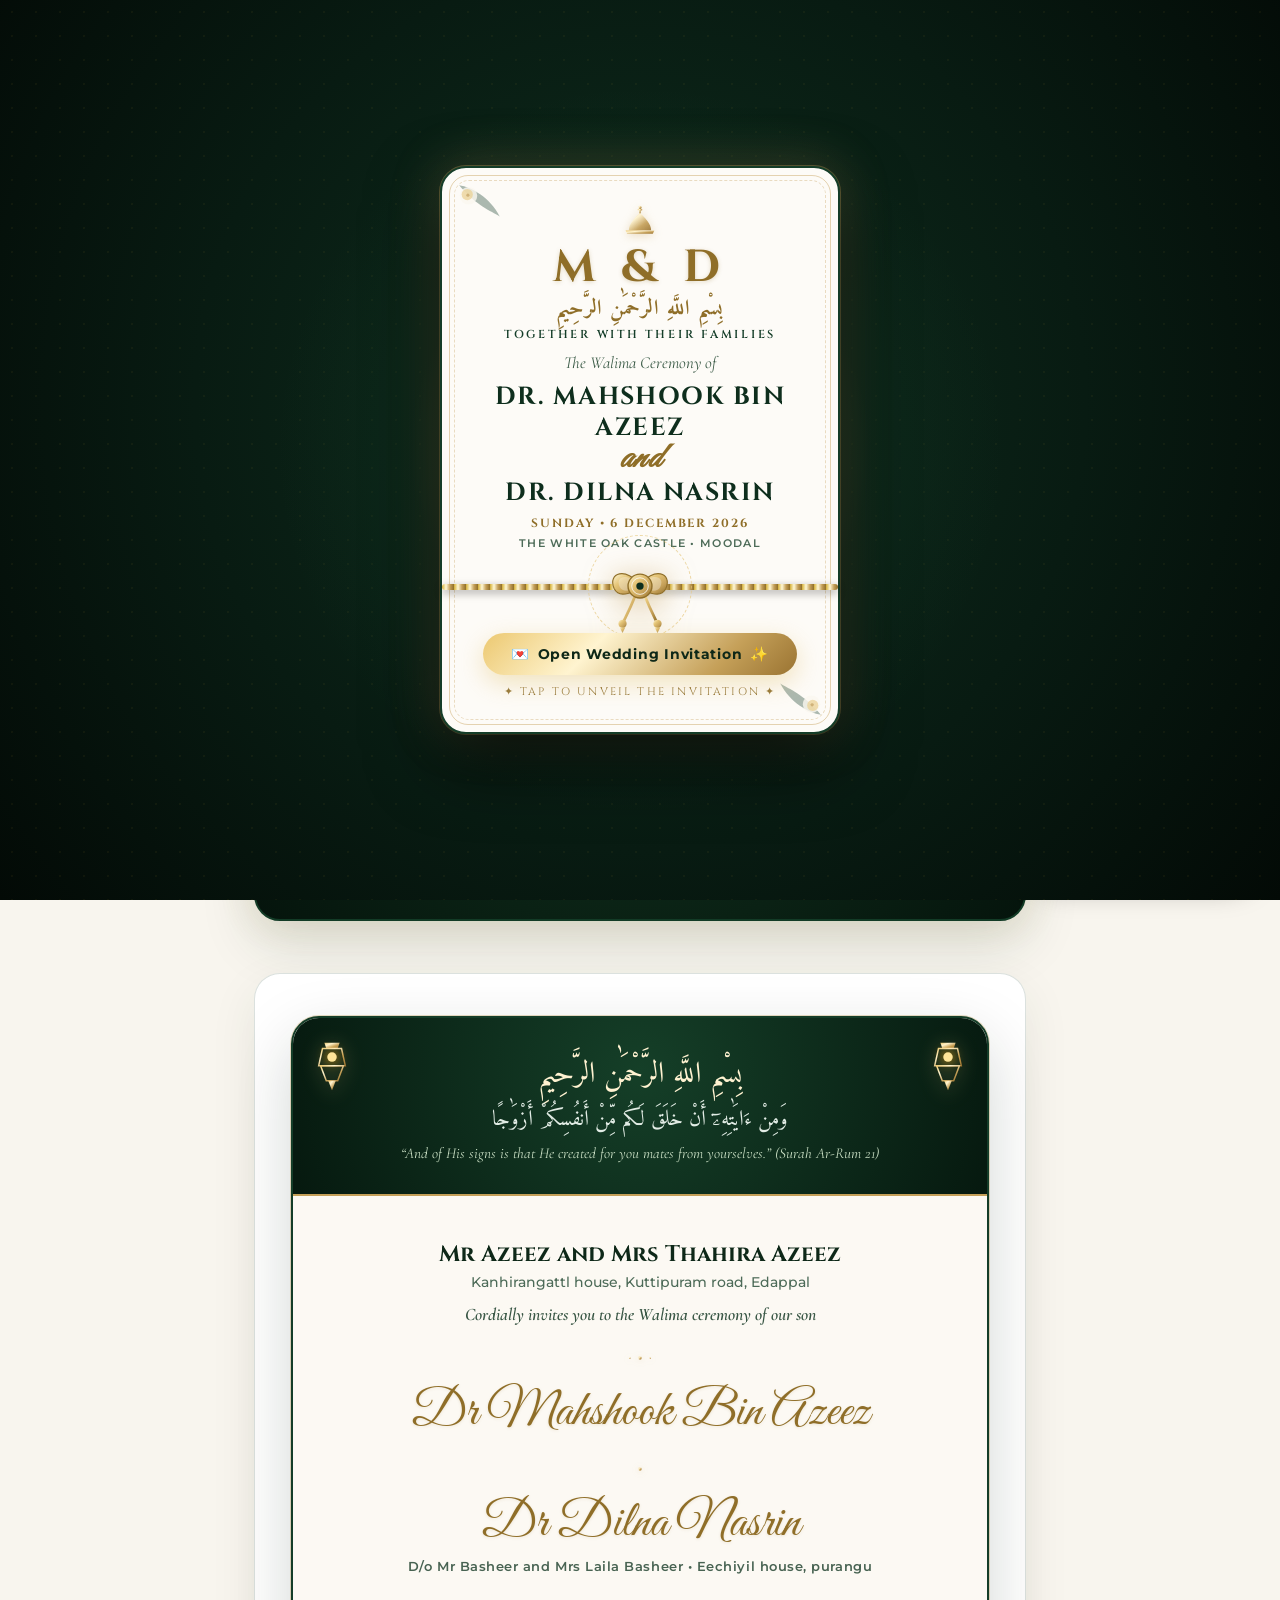
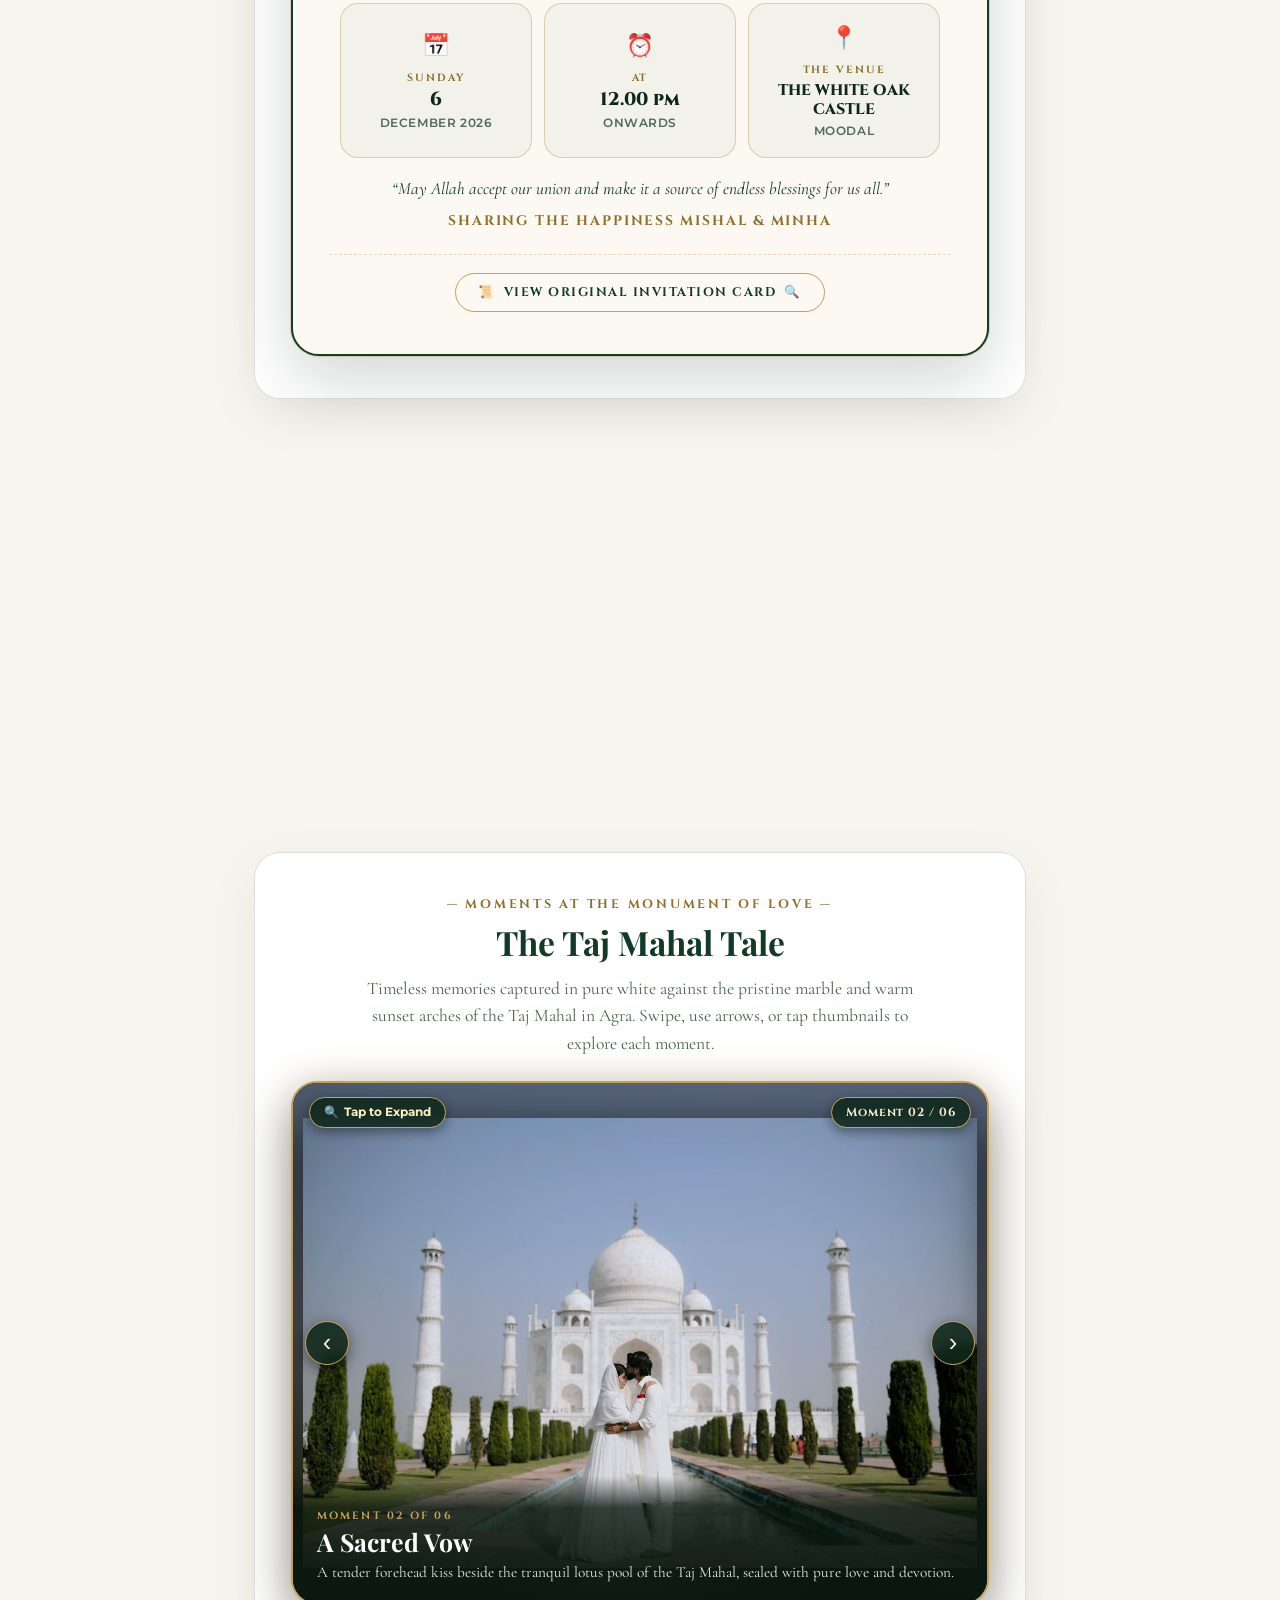
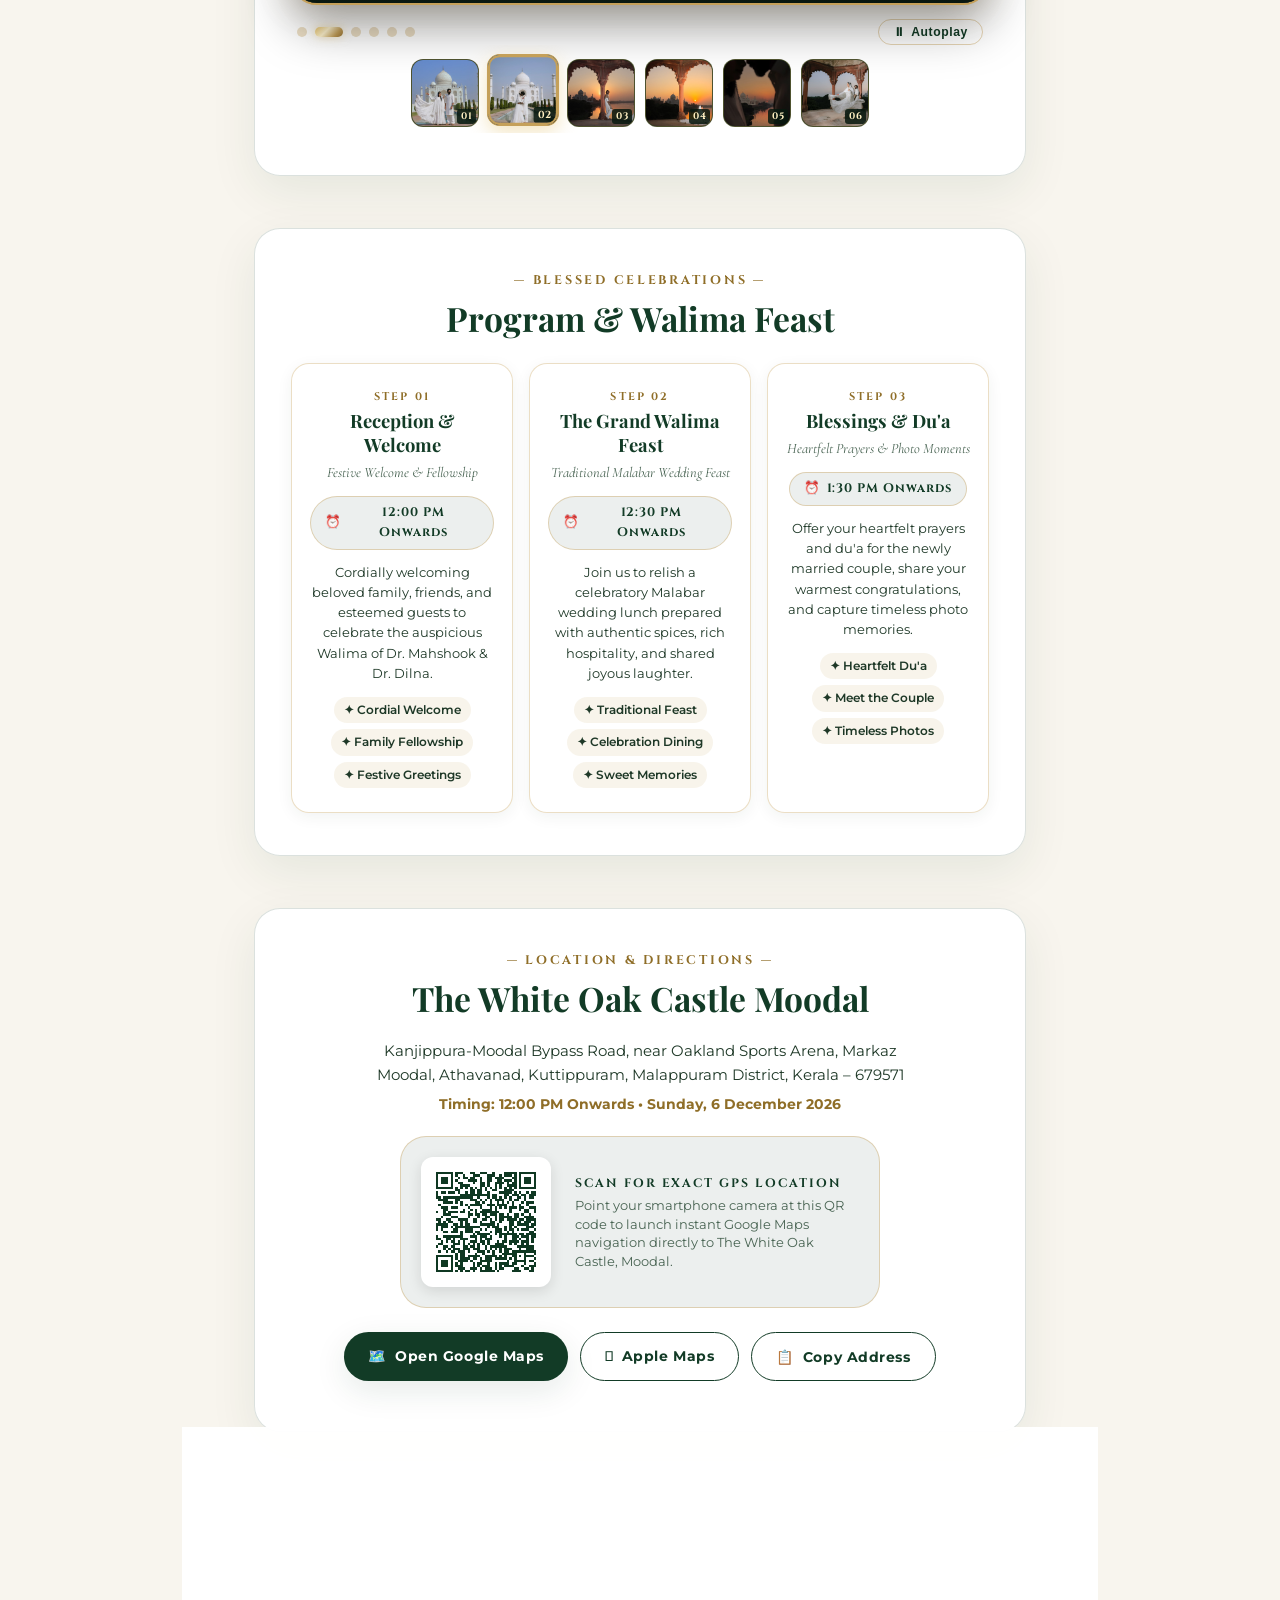
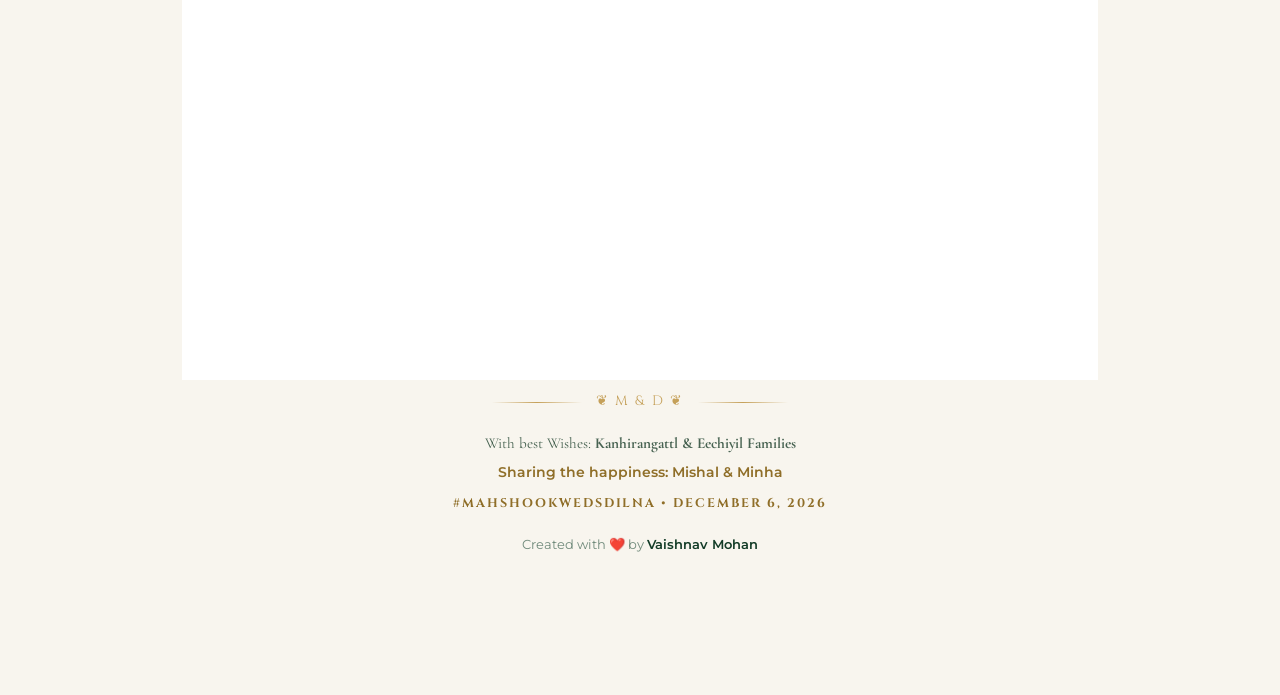
==== index.html @ 38a14735 "feat: Taj Mahal theme invitation for Dr. Mahshook & Dr. Dilna with luxury photo carousel" ====
<!DOCTYPE html>
<html lang="en">
<head>
  <meta charset="UTF-8" />
  <meta name="viewport" content="width=device-width, initial-scale=1.0, maximum-scale=1.0, user-scalable=no" />
  
  <title>Walima Ceremony | Dr. Mahshook Bin Azeez &amp; Dr. Dilna Nasrin</title>
  <meta name="description" content="Mr. Azeez &amp; Mrs. Thahira Azeez cordially invite you to the Walima ceremony of their son Dr. Mahshook Bin Azeez with Dr. Dilna Nasrin on Sunday, 6th December 2026 at The White Oak Castle, Moodal from 12:00 PM onwards." />
  
  <!-- Primary OpenGraph & WhatsApp Meta Tags -->
  <meta property="og:title" content="Walima Ceremony | Dr. Mahshook Bin Azeez &amp; Dr. Dilna Nasrin" />
  <meta property="og:description" content="Sunday, 6 December 2026 • 12:00 PM Onwards • The White Oak Castle, Moodal. ✦ Tap to view digital invitation &amp; Taj Mahal gallery" />
  <meta property="og:url" content="https://mahshookdilna.vercel.app/" />
  <meta property="og:type" content="website" />
  <meta property="og:site_name" content="Dr. Mahshook &amp; Dr. Dilna Walima Ceremony" />
  
  <!-- WhatsApp Mobile Chat Square Thumbnail -->
  <meta property="og:image" content="thumb.jpg" />
  <meta property="og:image:type" content="image/jpeg" />
  <meta property="og:image:width" content="600" />
  <meta property="og:image:height" content="600" />
  <meta property="og:image:alt" content="Walima Ceremony: Dr. Mahshook Bin Azeez &amp; Dr. Dilna Nasrin" />

  <!-- Landscape Card for Desktop / Twitter / Link Previews -->
  <meta property="og:image" content="og-image.jpg" />
  <meta property="og:image:type" content="image/jpeg" />
  <meta property="og:image:width" content="1200" />
  <meta property="og:image:height" content="630" />
  
  <!-- Twitter Card -->
  <meta name="twitter:card" content="summary_large_image" />
  <meta name="twitter:title" content="Walima Ceremony | Dr. Mahshook &amp; Dr. Dilna" />
  <meta name="twitter:description" content="Sunday, 6 December 2026 • The White Oak Castle, Moodal. Tap to unveil the digital invitation." />
  <meta name="twitter:image" content="og-image.jpg" />

  <!-- Theme Color for Mobile Browsers -->
  <meta name="theme-color" content="#F8F5EE" />
  <meta name="apple-mobile-web-app-status-bar-style" content="default" />

  <!-- Google Fonts: Premium Mughal & Royal Typography -->
  <link rel="preconnect" href="https://fonts.googleapis.com" />
  <link rel="preconnect" href="https://fonts.gstatic.com" crossorigin />
  <link rel="stylesheet" href="https://fonts.googleapis.com/css2?family=Alex+Brush&family=Amiri:wght@400;700&family=Cinzel:wght@400;600;700;800;900&family=Cormorant+Garamond:ital,wght@0,300;0,400;0,500;0,600;0,700;1,400;1,500;1,600;1,700&family=Great+Vibes&family=Montserrat:wght@200;300;400;500;600;700&family=Playfair+Display:ital,wght@0,400;0,600;0,700;1,400;1,600;1,700&family=Plus+Jakarta+Sans:wght@300;400;500;600;700&display=swap" />

  <!-- Stylesheets -->
  <link rel="stylesheet" href="css/style.css?v=200.0" />
  <link rel="stylesheet" href="css/envelope.css?v=200.0" />
</head>

<body>

  <!-- Shared SVG Gradients & Motifs -->
  <svg style="position: absolute; width: 0; height: 0; overflow: hidden;" aria-hidden="true">
    <defs>
      <linearGradient id="goldFiligree" x1="0%" y1="0%" x2="100%" y2="100%">
        <stop offset="0%" stop-color="#ECC870" />
        <stop offset="30%" stop-color="#FFF4D0" />
        <stop offset="65%" stop-color="#C5A059" />
        <stop offset="100%" stop-color="#9A7432" />
      </linearGradient>
      <linearGradient id="threadGoldGradient" x1="0%" y1="0%" x2="100%" y2="100%">
        <stop offset="0%" stop-color="#FFF8D6" />
        <stop offset="35%" stop-color="#E5C578" />
        <stop offset="70%" stop-color="#C5A059" />
        <stop offset="100%" stop-color="#8F6E28" />
      </linearGradient>
      <linearGradient id="emeraldGradient" x1="0%" y1="0%" x2="100%" y2="100%">
        <stop offset="0%" stop-color="#19482E" />
        <stop offset="100%" stop-color="#0B2417" />
      </linearGradient>
    </defs>
  </svg>

  <!-- Floating Falling Jasmine & White Petals Canvas -->
  <canvas id="petals-canvas"></canvas>

  <!-- Interactive Magic Touch Sparkle Trail Canvas -->
  <canvas id="sparkle-trail-canvas"></canvas>

  <!-- ===================================================================
       ROYAL MUGHAL FOLIO & TAJ MAHAL UNVEIL OPENING EXPERIENCE
       =================================================================== -->
  <div id="envelope-overlay" role="dialog" aria-label="Dr. Mahshook Bin Azeez and Dr. Dilna Nasrin Wedding Invitation">
    <div class="thread-ambient-glow"></div>

    <!-- Royal Folio Card -->
    <div class="thread-folio-card" title="Tap to Unveil the Royal Invitation">

      <!-- Corner Botanical Accents -->
      <svg class="thread-corner thread-corner-tl" viewBox="0 0 80 80" fill="none" xmlns="http://www.w3.org/2000/svg">
        <path d="M5 5 C25 8, 55 25, 70 55 C55 45, 35 40, 5 5 Z" fill="#1B4332" opacity="0.45" />
        <circle cx="20" cy="22" r="14" fill="#FAF6ED" opacity="0.8" />
        <circle cx="18" cy="20" r="9" fill="#E5C578" opacity="0.7" />
        <circle cx="19" cy="21" r="2.5" fill="#C5A059" />
      </svg>
      <svg class="thread-corner thread-corner-br" viewBox="0 0 80 80" fill="none" xmlns="http://www.w3.org/2000/svg">
        <path d="M5 5 C25 8, 55 25, 70 55 C55 45, 35 40, 5 5 Z" fill="#1B4332" opacity="0.45" />
        <circle cx="20" cy="22" r="14" fill="#FAF6ED" opacity="0.8" />
        <circle cx="18" cy="20" r="9" fill="#E5C578" opacity="0.7" />
        <circle cx="19" cy="21" r="2.5" fill="#C5A059" />
      </svg>

      <!-- Taj Mahal Dome Crest Finial -->
      <div class="folio-dome-crest">
        <svg class="folio-dome-svg" viewBox="0 0 60 45" fill="none" xmlns="http://www.w3.org/2000/svg">
          <path d="M30 4 L30 10 M28 6 L32 6" stroke="url(#goldFiligree)" stroke-width="1.8" stroke-linecap="round" />
          <path d="M30 10 C24 16, 16 23, 16 32 L44 32 C44 23, 36 16, 30 10 Z" fill="url(#goldFiligree)" opacity="0.9" />
          <path d="M12 32 L48 32 L46 36 L14 36 Z" fill="url(#goldFiligree)" />
          <circle cx="30" cy="3" r="2" fill="url(#goldFiligree)" />
        </svg>
      </div>

      <!-- Monogram & Invocation Header -->
      <div class="thread-card-header">
        <div class="thread-monogram-wrap">
          <div class="thread-monogram-text">M &amp; D</div>
        </div>
        <div class="thread-bismillah">بِسْمِ اللَّهِ الرَّحْمَٰنِ الرَّحِيمِ</div>
        <div class="thread-invitation-sub">Together With Their Families</div>
      </div>

      <!-- Couple Names & Date -->
      <div class="thread-couple-wrap">
        <p class="thread-invite-line">The Walima Ceremony of</p>
        <h1 class="thread-couple-names">Dr. Mahshook Bin Azeez <span class="thread-couple-and">and</span> Dr. Dilna Nasrin</h1>
        <div class="thread-date-line">Sunday • 6 December 2026</div>
        <div class="thread-venue-line">The White Oak Castle • Moodal</div>
      </div>

      <!-- Royal Woven Golden Cord & Medallion Seal -->
      <div class="sacred-thread-band">
        <div class="sacred-thread-line"></div>
        
        <!-- Center Medallion Seal -->
        <div class="sacred-knot-wrap" title="Tap to Unveil">
          <div class="sacred-knot-halo"></div>
          <svg class="sacred-knot-svg" viewBox="0 0 100 100" fill="none" xmlns="http://www.w3.org/2000/svg">
            <!-- Left Rosette Petal -->
            <path d="M50 48 C36 28 14 34 22 52 C28 64 46 54 50 50 Z" fill="url(#threadGoldGradient)" stroke="#8F6E28" stroke-width="1.2" />
            <path d="M48 48 C38 34 22 38 28 50 C32 58 45 52 48 48 Z" fill="#FAF7F2" opacity="0.35" />
            
            <!-- Right Rosette Petal -->
            <path d="M50 48 C64 28 86 34 78 52 C72 64 54 54 50 50 Z" fill="url(#threadGoldGradient)" stroke="#8F6E28" stroke-width="1.2" />
            <path d="M52 48 C62 34 78 38 72 50 C68 58 55 52 52 48 Z" fill="#FAF7F2" opacity="0.35" />
            
            <!-- Dangling Silk Tassels -->
            <path d="M48 52 Q 40 72 32 88" stroke="url(#threadGoldGradient)" stroke-width="3" stroke-linecap="round" />
            <circle cx="31" cy="90" r="4.5" fill="url(#threadGoldGradient)" />
            <path d="M28 94 L34 94 L31 100 Z" fill="url(#threadGoldGradient)" />

            <path d="M52 52 Q 60 72 68 88" stroke="url(#threadGoldGradient)" stroke-width="3" stroke-linecap="round" />
            <circle cx="69" cy="90" r="4.5" fill="url(#threadGoldGradient)" />
            <path d="M66 94 L72 94 L69 100 Z" fill="url(#threadGoldGradient)" />

            <!-- Center Royal Medallion -->
            <circle cx="50" cy="49" r="13" fill="url(#threadGoldGradient)" stroke="#8F6E28" stroke-width="1.5" />
            <circle cx="50" cy="49" r="9" fill="none" stroke="#FFFFFF" stroke-width="1" opacity="0.85" />
            <circle cx="50" cy="49" r="4" fill="#0E2E1D" />
          </svg>
        </div>
      </div>

      <!-- Action Button -->
      <div class="thread-action-wrap">
        <button class="thread-untie-btn" type="button" aria-label="Open wedding invitation">
          <span>💌</span>
          <span>Open Wedding Invitation</span>
          <span>✨</span>
        </button>
        <span class="thread-hint-text">✦ Tap to unveil the invitation ✦</span>
      </div>

    </div>
  </div>

  <!-- ===================================================================
       MAIN DIGITAL INVITATION CONTENT
       =================================================================== -->
  <main class="main-wrapper">

    <!-- 1. HERO SPOTLIGHT: COUPLE AT THE TAJ MAHAL -->
    <section class="invitation-card-section hero-spotlight-card reveal-on-scroll is-revealed">
      <div class="hero-image-wrap">
        <div class="hero-arch-crest">✦ The Monument of Eternal Love ✦</div>
        <img src="assets/images/tajmahal/photo1_hero_flowing.jpg" alt="Dr. Mahshook Bin Azeez &amp; Dr. Dilna Nasrin at the Taj Mahal" class="hero-couple-img" />
        <div class="hero-image-overlay"></div>
      </div>

      <div class="hero-content-block">
        <!-- Surah Ar-Rum Quran Verse Banner -->
        <div class="hero-quran-banner">
          <div class="quran-arabic-text">وَمِنْ ءَايَٰتِهِۦٓ أَنْ خَلَقَ لَكُم مِّنْ أَنفُسِكُمْ أَزْوَٰجًا لِّتَسْكُنُوٓا۟ إِلَيْهَا وَجَعَلَ بَيْنَكُم مَّوَدَّةًۭ وَرَحْمَةً</div>
          <p class="quran-english-text">“And of His signs is that He created for you mates from yourselves, that you may find tranquility in them; and He placed between you affection and mercy.”</p>
          <span class="quran-surah-ref">— Surah Ar-Rum 30:21 —</span>
        </div>

        <h1 class="hero-couple-headline">
          Dr. Mahshook <span class="hero-script-and">&amp;</span> Dr. Dilna
        </h1>
        <p class="hero-walima-tagline">Walima Ceremony Celebration • Sunday, 6 December 2026</p>
      </div>
    </section>

    <!-- 2. FORMAL DIGITAL INVITATION LETTER CARD (FAITHFUL RECREATION) -->
    <section class="invitation-card-section reveal-on-scroll">
      <div class="invitation-letter-card">

        <!-- Arched Emerald Header with Hanging Lanterns -->
        <div class="card-arch-header">
          <!-- Left Lantern -->
          <div class="card-lantern card-lantern-left">
            <svg class="card-lantern-svg" viewBox="0 0 40 90" fill="none" xmlns="http://www.w3.org/2000/svg">
              <path d="M20 0 L20 28" stroke="url(#goldFiligree)" stroke-width="1.8" />
              <path d="M12 28 L28 28 L26 34 L14 34 Z" fill="url(#goldFiligree)" />
              <path d="M10 34 L30 34 L34 52 L6 52 Z" fill="none" stroke="url(#goldFiligree)" stroke-width="1.6" />
              <circle cx="20" cy="43" r="5" fill="#FFE599" filter="drop-shadow(0 0 6px #FFAA00)" />
              <path d="M8 52 L32 52 L26 68 L14 68 Z" fill="none" stroke="url(#goldFiligree)" stroke-width="1.6" />
              <path d="M16 68 L24 68 L20 78 Z" fill="url(#goldFiligree)" />
            </svg>
          </div>

          <!-- Right Lantern -->
          <div class="card-lantern card-lantern-right">
            <svg class="card-lantern-svg" viewBox="0 0 40 90" fill="none" xmlns="http://www.w3.org/2000/svg">
              <path d="M20 0 L20 28" stroke="url(#goldFiligree)" stroke-width="1.8" />
              <path d="M12 28 L28 28 L26 34 L14 34 Z" fill="url(#goldFiligree)" />
              <path d="M10 34 L30 34 L34 52 L6 52 Z" fill="none" stroke="url(#goldFiligree)" stroke-width="1.6" />
              <circle cx="20" cy="43" r="5" fill="#FFE599" filter="drop-shadow(0 0 6px #FFAA00)" />
              <path d="M8 52 L32 52 L26 68 L14 68 Z" fill="none" stroke="url(#goldFiligree)" stroke-width="1.6" />
              <path d="M16 68 L24 68 L20 78 Z" fill="url(#goldFiligree)" />
            </svg>
          </div>

          <!-- Bismillah & Quranic Verse -->
          <div class="card-bismillah-top">بِسْمِ اللَّهِ الرَّحْمَٰنِ الرَّحِيمِ</div>
          <div class="card-quran-verse-top">وَمِنْ ءَايَٰتِهِۦٓ أَنْ خَلَقَ لَكُم مِّنْ أَنفُسِكُمْ أَزْوَٰجًا</div>
          <p class="card-verse-translation">“And of His signs is that He created for you mates from yourselves.” (Surah Ar-Rum 21)</p>
        </div>

        <!-- Card Body Inner -->
        <div class="card-body-inner">
          <!-- Inviting Parents -->
          <div class="card-host-invitation">
            <span class="card-host-names">Mr Azeez and Mrs Thahira Azeez</span>
            <span class="card-host-residence">Kanhirangattl house, Kuttipuram road, Edappal</span>
            <p class="card-cordial-lead">Cordially invites you to the Walima ceremony of our son</p>
          </div>

          <div class="card-ornament-sep">
            <svg class="card-ornament-svg" viewBox="0 0 60 20" fill="none" xmlns="http://www.w3.org/2000/svg">
              <circle cx="30" cy="10" r="3" fill="url(#goldFiligree)" />
              <path d="M5 10 L22 10 M38 10 L55 10" stroke="url(#goldFiligree)" stroke-width="1.2" />
              <circle cx="12" cy="10" r="1.5" fill="url(#goldFiligree)" />
              <circle cx="48" cy="10" r="1.5" fill="url(#goldFiligree)" />
            </svg>
          </div>

          <!-- Groom Section -->
          <div class="card-groom-block">
            <h2 class="card-couples-title">Dr Mahshook Bin Azeez</h2>
          </div>

          <div class="card-ornament-sep">
            <svg class="card-ornament-svg" viewBox="0 0 60 20" fill="none" xmlns="http://www.w3.org/2000/svg">
              <circle cx="30" cy="10" r="3" fill="url(#goldFiligree)" />
              <path d="M5 10 L22 10 M38 10 L55 10" stroke="url(#goldFiligree)" stroke-width="1.2" />
            </svg>
          </div>

          <!-- Bride Section -->
          <div class="card-bride-block">
            <h2 class="card-couples-title">Dr Dilna Nasrin</h2>
            <div class="card-couples-subdetail">D/o Mr Basheer and Mrs Laila Basheer • Eechiyil house, purangu</div>
          </div>

          <!-- 3-Column Luxury Badges Grid -->
          <div class="card-tri-badge-grid">
            <!-- Date Badge -->
            <div class="card-badge-col">
              <div class="badge-icon-wrap">📅</div>
              <div class="badge-tag-text">SUNDAY</div>
              <div class="badge-main-text">6</div>
              <div class="badge-sub-text">DECEMBER 2026</div>
            </div>

            <!-- Time Badge -->
            <div class="card-badge-col">
              <div class="badge-icon-wrap">⏰</div>
              <div class="badge-tag-text">AT</div>
              <div class="badge-main-text">12.00 pm</div>
              <div class="badge-sub-text">ONWARDS</div>
            </div>

            <!-- Venue Badge -->
            <div class="card-badge-col">
              <div class="badge-icon-wrap">📍</div>
              <div class="badge-tag-text">THE VENUE</div>
              <div class="badge-main-text" style="font-size: 0.95rem;">THE WHITE OAK CASTLE</div>
              <div class="badge-sub-text">MOODAL</div>
            </div>
          </div>

          <!-- Prayer & Du'a -->
          <p class="card-bottom-blessing">“May Allah accept our union and make it a source of endless blessings for us all.”</p>
          <div class="card-happiness-note">Sharing the happiness Mishal &amp; Minha</div>

          <!-- View Original Physical Invitation Button -->
          <div class="card-view-original-wrap">
            <button id="btn-view-physical-card" class="btn-view-card" type="button">
              <span>📜</span>
              <span>View Original Invitation Card</span>
              <span>🔍</span>
            </button>
          </div>

        </div>

      </div>
    </section>

    <!-- 3. LIVE COUNTDOWN & CALENDAR INTEGRATION -->
    <section class="invitation-card-section reveal-on-scroll">
      <div class="section-subtitle-tag">— Counting Down To The Blessed Occasion —</div>
      <h2 class="section-headline">Sunday, 6 December 2026</h2>

      <div class="countdown-grid">
        <div class="countdown-card">
          <div class="countdown-number" id="cd-days">--</div>
          <div class="countdown-unit">Days</div>
        </div>
        <div class="countdown-card">
          <div class="countdown-number" id="cd-hours">--</div>
          <div class="countdown-unit">Hours</div>
        </div>
        <div class="countdown-card">
          <div class="countdown-number" id="cd-minutes">--</div>
          <div class="countdown-unit">Mins</div>
        </div>
        <div class="countdown-card">
          <div class="countdown-number" id="cd-seconds">--</div>
          <div class="countdown-unit">Secs</div>
        </div>
      </div>

      <div class="calendar-actions">
        <button id="add-google-cal" class="btn-luxury btn-forest" type="button">
          <span>📅</span> Add to Google Calendar
        </button>
        <button id="add-ical" class="btn-luxury btn-outline-forest" type="button">
          <span></span> Apple / Outlook (.ics)
        </button>
      </div>
    </section>

    <!-- 4. "THE TAJ MAHAL TALE" — LUXURY ROYAL CAROUSEL -->
    <section class="invitation-card-section gallery-carousel-section reveal-on-scroll">
      <div class="section-subtitle-tag">— Moments at The Monument of Love —</div>
      <h2 class="section-headline">The Taj Mahal Tale</h2>
      <p class="gallery-intro-text">
        Timeless memories captured in pure white against the pristine marble and warm sunset arches of the Taj Mahal in Agra. Swipe, use arrows, or tap thumbnails to explore each moment.
      </p>

      <!-- Royal Carousel Container -->
      <div class="royal-carousel-wrapper" id="taj-carousel">
        
        <!-- Main Carousel Stage -->
        <div class="carousel-stage-container">
          <!-- Ambient Glow Backdrop -->
          <div class="carousel-ambient-backdrop" id="carousel-ambient-bg" style="background-image: url('assets/images/tajmahal/photo1_hero_flowing.jpg');"></div>

          <!-- Slide Frame (Clickable for Lightbox) -->
          <div class="carousel-slide-viewport" id="carousel-slide-viewport" title="Tap to expand photo">
            
            <!-- Top Badges -->
            <div class="carousel-top-bar">
              <span class="carousel-zoom-hint"><span>🔍</span> Tap to Expand</span>
              <span class="carousel-counter-pill" id="carousel-counter-badge">Moment 01 / 06</span>
            </div>

            <!-- Slides Track -->
            <div class="carousel-track" id="carousel-track">
              <!-- Slide 1 -->
              <div class="carousel-slide active" data-index="0">
                <img src="assets/images/tajmahal/photo1_hero_flowing.jpg" alt="Eternal Symphony - Taj Mahal" class="carousel-slide-img" loading="eager" />
              </div>
              <!-- Slide 2 -->
              <div class="carousel-slide" data-index="1">
                <img src="assets/images/tajmahal/photo2_forehead_kiss.jpg" alt="A Sacred Vow - Forehead Kiss at Taj Mahal" class="carousel-slide-img" loading="lazy" />
              </div>
              <!-- Slide 3 -->
              <div class="carousel-slide" data-index="2">
                <img src="assets/images/tajmahal/photo3_pavilion_sunset.jpg" alt="Sunset Whispers - Mughal Pavilion" class="carousel-slide-img" loading="lazy" />
              </div>
              <!-- Slide 4 -->
              <div class="carousel-slide" data-index="3">
                <img src="assets/images/tajmahal/photo4_bride_serenade.jpg" alt="Golden Hour Serenity - Dr. Dilna" class="carousel-slide-img" loading="lazy" />
              </div>
              <!-- Slide 5 -->
              <div class="carousel-slide" data-index="4">
                <img src="assets/images/tajmahal/photo5_sunset_silhouette.jpg" alt="Twilight Embrace - Silhouette at Taj Mahal" class="carousel-slide-img" loading="lazy" />
              </div>
              <!-- Slide 6 -->
              <div class="carousel-slide" data-index="5">
                <img src="assets/images/tajmahal/photo6_twirl_joy.jpg" alt="A Whirl of Joy - Marble Pavilion" class="carousel-slide-img" loading="lazy" />
              </div>
            </div>

            <!-- Bottom Story Card Overlay -->
            <div class="carousel-story-card" id="carousel-story-card">
              <div class="story-tag" id="carousel-slide-tag">MOMENT 01 OF 06</div>
              <h3 class="story-title" id="carousel-slide-title">Eternal Symphony</h3>
              <p class="story-caption" id="carousel-slide-caption">Dr. Mahshook &amp; Dr. Dilna standing in grace before the majestic Taj Mahal as Dilna's white dress flows like a dream in the Agra breeze.</p>
            </div>

          </div>

          <!-- Navigation Arrow Buttons -->
          <button class="carousel-nav-btn carousel-nav-prev" id="carousel-btn-prev" type="button" aria-label="Previous Photo">
            <span>‹</span>
          </button>
          <button class="carousel-nav-btn carousel-nav-next" id="carousel-btn-next" type="button" aria-label="Next Photo">
            <span>›</span>
          </button>
        </div>

        <!-- Carousel Pagination Dots & Autoplay Button -->
        <div class="carousel-controls-bar">
          <div class="carousel-dots-list" id="carousel-dots">
            <button class="carousel-dot active" data-index="0" aria-label="Slide 1"></button>
            <button class="carousel-dot" data-index="1" aria-label="Slide 2"></button>
            <button class="carousel-dot" data-index="2" aria-label="Slide 3"></button>
            <button class="carousel-dot" data-index="3" aria-label="Slide 4"></button>
            <button class="carousel-dot" data-index="4" aria-label="Slide 5"></button>
            <button class="carousel-dot" data-index="5" aria-label="Slide 6"></button>
          </div>
          <button class="carousel-autoplay-btn" id="carousel-autoplay-toggle" type="button" aria-label="Toggle Auto Play" title="Auto Play Slideshow">
            <span id="autoplay-icon">⏸</span>
            <span id="autoplay-text">Autoplay</span>
          </button>
        </div>

        <!-- Filmstrip / Thumbnail Preview Row -->
        <div class="carousel-thumbnail-strip" id="carousel-thumb-strip">
          <button class="thumb-strip-item active" data-index="0" type="button" title="Eternal Symphony">
            <img src="assets/images/tajmahal/photo1_hero_flowing.jpg" alt="Eternal Symphony" />
            <span class="thumb-num">01</span>
          </button>
          <button class="thumb-strip-item" data-index="1" type="button" title="A Sacred Vow">
            <img src="assets/images/tajmahal/photo2_forehead_kiss.jpg" alt="A Sacred Vow" />
            <span class="thumb-num">02</span>
          </button>
          <button class="thumb-strip-item" data-index="2" type="button" title="Sunset Whispers">
            <img src="assets/images/tajmahal/photo3_pavilion_sunset.jpg" alt="Sunset Whispers" />
            <span class="thumb-num">03</span>
          </button>
          <button class="thumb-strip-item" data-index="3" type="button" title="Golden Hour Serenity">
            <img src="assets/images/tajmahal/photo4_bride_serenade.jpg" alt="Golden Hour Serenity" />
            <span class="thumb-num">04</span>
          </button>
          <button class="thumb-strip-item" data-index="4" type="button" title="Twilight Embrace">
            <img src="assets/images/tajmahal/photo5_sunset_silhouette.jpg" alt="Twilight Embrace" />
            <span class="thumb-num">05</span>
          </button>
          <button class="thumb-strip-item" data-index="5" type="button" title="A Whirl of Joy">
            <img src="assets/images/tajmahal/photo6_twirl_joy.jpg" alt="A Whirl of Joy" />
            <span class="thumb-num">06</span>
          </button>
        </div>

      </div>
    </section>

    <!-- 5. WALIMA CEREMONY TIMELINE & PROGRAM -->
    <section class="invitation-card-section reveal-on-scroll">
      <div class="section-subtitle-tag">— Blessed Celebrations —</div>
      <h2 class="section-headline">Program &amp; Walima Feast</h2>

      <div class="ceremony-timeline">
        <!-- Event 1 -->
        <div class="ceremony-event-card">
          <div class="ceremony-card-top">
            <span class="ceremony-step-num">Step 01</span>
            <h3 class="ceremony-main-title">Reception &amp; Welcome</h3>
            <p class="ceremony-subtitle">Festive Welcome &amp; Fellowship</p>
            <div class="ceremony-time-pill">
              <span>⏰</span> 12:00 PM Onwards
            </div>
            <p class="ceremony-desc-text">
              Cordially welcoming beloved family, friends, and esteemed guests to celebrate the auspicious Walima of Dr. Mahshook &amp; Dr. Dilna.
            </p>
            <div class="ceremony-rituals-list">
              <span class="ritual-pill">✦ Cordial Welcome</span>
              <span class="ritual-pill">✦ Family Fellowship</span>
              <span class="ritual-pill">✦ Festive Greetings</span>
            </div>
          </div>
        </div>

        <!-- Event 2 -->
        <div class="ceremony-event-card">
          <div class="ceremony-card-top">
            <span class="ceremony-step-num">Step 02</span>
            <h3 class="ceremony-main-title">The Grand Walima Feast</h3>
            <p class="ceremony-subtitle">Traditional Malabar Wedding Feast</p>
            <div class="ceremony-time-pill">
              <span>⏰</span> 12:30 PM Onwards
            </div>
            <p class="ceremony-desc-text">
              Join us to relish a celebratory Malabar wedding lunch prepared with authentic spices, rich hospitality, and shared joyous laughter.
            </p>
            <div class="ceremony-rituals-list">
              <span class="ritual-pill">✦ Traditional Feast</span>
              <span class="ritual-pill">✦ Celebration Dining</span>
              <span class="ritual-pill">✦ Sweet Memories</span>
            </div>
          </div>
        </div>

        <!-- Event 3 -->
        <div class="ceremony-event-card">
          <div class="ceremony-card-top">
            <span class="ceremony-step-num">Step 03</span>
            <h3 class="ceremony-main-title">Blessings &amp; Du'a</h3>
            <p class="ceremony-subtitle">Heartfelt Prayers &amp; Photo Moments</p>
            <div class="ceremony-time-pill">
              <span>⏰</span> 1:30 PM Onwards
            </div>
            <p class="ceremony-desc-text">
              Offer your heartfelt prayers and du'a for the newly married couple, share your warmest congratulations, and capture timeless photo memories.
            </p>
            <div class="ceremony-rituals-list">
              <span class="ritual-pill">✦ Heartfelt Du'a</span>
              <span class="ritual-pill">✦ Meet the Couple</span>
              <span class="ritual-pill">✦ Timeless Photos</span>
            </div>
          </div>
        </div>
      </div>
    </section>

    <!-- 6. VENUE & 1-TOUCH GPS NAVIGATION (WITH QR CODE) -->
    <section class="invitation-card-section reveal-on-scroll">
      <div class="section-subtitle-tag">— Location &amp; Directions —</div>
      <h2 class="section-headline">The White Oak Castle Moodal</h2>

      <div class="venue-card-inner">
        <p class="venue-address">
          Kanjippura-Moodal Bypass Road, near Oakland Sports Arena, Markaz Moodal, Athavanad, Kuttippuram, Malappuram District, Kerala – 679571<br />
          <span style="font-size: 0.88rem; color: var(--gold-dark); font-weight: 700; display: inline-block; margin-top: 6px;">Timing: 12:00 PM Onwards • Sunday, 6 December 2026</span>
        </p>

        <!-- QR Code & Scanner Box -->
        <div class="venue-qr-section-wrap">
          <div class="venue-qr-box">
            <img src="assets/images/qr_white_oak_castle.svg" alt="Scan QR Code for The White Oak Castle Moodal" class="venue-qr-img" />
          </div>
          <div class="venue-qr-text-block">
            <div class="venue-qr-label">SCAN FOR EXACT GPS LOCATION</div>
            <p class="venue-qr-subtext">
              Point your smartphone camera at this QR code to launch instant Google Maps navigation directly to The White Oak Castle, Moodal.
            </p>
          </div>
        </div>

        <div class="venue-action-buttons">
          <a href="https://www.google.com/maps/search/?api=1&query=White+Oak+Castle+Convention+Centre+Moodal+Kerala" target="_blank" rel="noopener" class="btn-luxury btn-forest">
            <span>🗺️</span> Open Google Maps
          </a>
          <a href="https://maps.apple.com/?q=White+Oak+Castle+Convention+Centre+Moodal+Kerala" target="_blank" rel="noopener" class="btn-luxury btn-outline-forest">
            <span></span> Apple Maps
          </a>
          <button id="btn-copy-address" class="btn-luxury btn-outline-forest" type="button">
            <span>📋</span> Copy Address
          </button>
        </div>
      </div>
    </section>

    <!-- 7. WARM WISHES & BLESSINGS CONTACT -->
    <section class="invitation-card-section reveal-on-scroll">
      <div class="section-subtitle-tag">— Warm Wishes &amp; Du'a —</div>
      <h2 class="section-headline">Send Your Blessings</h2>
      <p style="font-size: 0.9rem; color: var(--text-muted); max-width: 500px; margin: 0 auto 16px;">
        Send your sincere prayers, heartfelt du'a, and congratulations directly via WhatsApp to the families!
      </p>

      <div class="blessings-actions-grid">
        <!-- Groom Family -->
        <div class="blessing-contact-card">
          <h3 class="blessing-person-name">Groom's Family</h3>
          <p class="blessing-person-role">Mr. Azeez &amp; Mrs. Thahira Azeez<br /><span style="font-size: 0.8rem; opacity: 0.85;">Kanhirangattl House, Edappal</span></p>
          <a href="https://api.whatsapp.com/send?text=Heartiest%20congratulations%20and%20warm%20prayers%20and%20blessings%20for%20Dr.%20Mahshook%20and%20Dr.%20Dilna%27s%20Walima%20ceremony!" target="_blank" rel="noopener" class="blessing-action-btn">
            <span>💬</span> Send WhatsApp Du'a
          </a>
        </div>

        <!-- Bride Family -->
        <div class="blessing-contact-card">
          <h3 class="blessing-person-name">Bride's Family</h3>
          <p class="blessing-person-role">Mr. Basheer &amp; Mrs. Laila Basheer<br /><span style="font-size: 0.8rem; opacity: 0.85;">Eechiyil House, Purangu</span></p>
          <a href="https://api.whatsapp.com/send?text=Heartiest%20congratulations%20and%20warm%20prayers%20and%20blessings%20for%20Dr.%20Mahshook%20and%20Dr.%20Dilna%27s%20Walima%20ceremony!" target="_blank" rel="noopener" class="blessing-action-btn">
            <span>💬</span> Send WhatsApp Du'a
          </a>
        </div>
      </div>
    </section>

    <!-- 8. FOOTER -->
    <footer class="invitation-footer reveal-on-scroll">
      <div class="gold-divider">
        <span class="gold-divider-icon">❦ M &amp; D ❦</span>
      </div>
      <p class="footer-compliments">
        With best Wishes:
        <strong>Kanhirangattl &amp; Eechiyil Families</strong>
      </p>
      <p style="font-size: 0.88rem; color: var(--gold-dark); font-weight: 600; margin-top: 4px;">Sharing the happiness: Mishal &amp; Minha</p>
      <div class="footer-hashtag" style="margin-top: 10px;">#MahshookWedsDilna • December 6, 2026</div>

      <!-- Developer Signature -->
      <div class="footer-signature">
        <span>Created with ❤️ by </span>
        <a href="https://vaishnavmohan.tech" target="_blank" rel="noopener noreferrer">
          Vaishnav Mohan
        </a>
      </div>
    </footer>

  </main>

  <!-- ===================================================================
       FLOATING ACTION CONTROLS BAR
       =================================================================== -->
  <div class="floating-controls-bar" role="toolbar" aria-label="Quick Controls">
    <!-- Music Toggle with Animated Equalizer Bars -->
    <button id="music-toggle-btn" class="floating-btn music-toggle-btn" aria-label="Play / Pause Music" title="Play Music">
      <div class="music-equalizer">
        <span class="eq-bar"></span>
        <span class="eq-bar"></span>
        <span class="eq-bar"></span>
        <span class="eq-bar"></span>
      </div>
    </button>

    <!-- Falling Petals Toggle (🌸) -->
    <button id="petals-toggle-btn" class="floating-btn" aria-label="Toggle Falling Petals" title="Toggle Falling Petals">
      🌸
    </button>

    <!-- Theme Switcher (☀️ / 🌙) -->
    <button id="theme-toggle-btn" class="floating-btn" aria-label="Toggle Royal Theme" title="Toggle Theme">
      <span id="theme-toggle-icon">🌙</span>
    </button>

    <!-- Share on WhatsApp -->
    <button id="share-whatsapp-btn" class="floating-btn" aria-label="Share on WhatsApp" title="Share Invitation">
      <svg viewBox="0 0 24 24">
        <path d="M12.031 6.172c-3.181 0-5.767 2.586-5.768 5.766-.001 1.298.38 2.27 1.019 3.287l-.582 2.128 2.182-.573c.978.58 1.911.928 3.145.929 3.178 0 5.767-2.587 5.768-5.766.001-3.187-2.575-5.77-5.764-5.771zm3.392 8.244c-.144.405-.837.774-1.17.824-.299.045-.677.063-1.092-.069-.252-.08-.575-.187-.988-.365-1.739-.751-2.874-2.502-2.961-2.617-.087-.116-.708-.94-.708-1.793s.448-1.273.607-1.446c.159-.173.346-.217.462-.217l.332.007c.106.005.249-.04.39.298.144.347.491 1.2.534 1.287.043.087.072.188.014.303-.058.116-.087.188-.173.289l-.26.302c-.087.087-.179.182-.077.357.101.174.45 1.002 1.488 1.621.365.217.671.306.908.38.238.075.454.065.626.04.19-.028.604-.247.69-.485.086-.239.086-.444.06-.487-.026-.044-.1-.07-.213-.127z"/>
      </svg>
    </button>

    <!-- Scroll to Top -->
    <button id="scroll-top-btn" class="floating-btn" aria-label="Scroll to Top" title="Top">
      ↑
    </button>
  </div>

  <!-- Toast Notice Container -->
  <div class="toast-notice" role="alert"></div>

  <!-- ===================================================================
       LIGHTBOX MODAL FOR GALLERY PHOTOS
       =================================================================== -->
  <div id="gallery-lightbox-modal" class="lightbox-modal" role="dialog" aria-modal="true" aria-label="Gallery Lightbox">
    <div class="lightbox-backdrop"></div>
    <div class="lightbox-content-wrap">
      <button id="lightbox-close-btn" class="modal-close-btn" type="button" aria-label="Close Lightbox">✕</button>
      <button id="lightbox-prev-btn" class="lightbox-nav-btn lightbox-prev-btn" type="button" aria-label="Previous Photo">‹</button>
      <button id="lightbox-next-btn" class="lightbox-nav-btn lightbox-next-btn" type="button" aria-label="Next Photo">›</button>
      
      <div class="lightbox-img-frame">
        <img id="lightbox-img" src="" alt="Taj Mahal Photo" class="lightbox-img" />
      </div>

      <div class="lightbox-info-bar">
        <h4 id="lightbox-title" class="lightbox-info-title"></h4>
        <p id="lightbox-caption" class="lightbox-info-caption"></p>
        <div id="lightbox-counter" class="lightbox-counter-badge"></div>
      </div>
    </div>
  </div>

  <!-- ===================================================================
       PHYSICAL INVITATION CARD MODAL
       =================================================================== -->
  <div id="physical-card-modal" class="card-modal" role="dialog" aria-modal="true" aria-label="Physical Invitation Card">
    <div class="card-modal-backdrop"></div>
    <div class="card-modal-content-wrap">
      <button id="card-modal-close-btn" class="modal-close-btn" type="button" aria-label="Close Card View">✕</button>
      <img src="assets/images/tajmahal/invitation_card.jpg" alt="Original Physical Invitation Card" class="card-modal-img" />
    </div>
  </div>

  <!-- JavaScript Modules with Cache-Busting -->
  <script src="js/config.js?v=200.0"></script>
  <script src="js/audio.js?v=200.0"></script>
  <script src="js/petals.js?v=200.0"></script>
  <script src="js/sparkles.js?v=200.0"></script>
  <script src="js/countdown.js?v=200.0"></script>
  <script src="js/envelope.js?v=200.0"></script>
  <script src="js/main.js?v=200.0"></script>

</body>
</html>
---- css/style.css ----
/* ===================================================================
   TAJ MAHAL THEME WEDDING INVITATION - ROYAL MUGHAL LUXURY
   Dr. Mahshook Bin Azeez & Dr. Dilna Nasrin — Sunday, 6 December 2026
   The White Oak Castle, Moodal
   =================================================================== */

@import url('https://fonts.googleapis.com/css2?family=Alex+Brush&family=Amiri:wght@400;700&family=Cinzel:wght@400;600;700;800;900&family=Cormorant+Garamond:ital,wght@0,300;0,400;0,500;0,600;0,700;1,400;1,500;1,600;1,700&family=Great+Vibes&family=Montserrat:wght@200;300;400;500;600;700&family=Playfair+Display:ital,wght@0,400;0,600;0,700;1,400;1,600;1,700&family=Plus+Jakarta+Sans:wght@300;400;500;600;700&display=swap');

/* 1. Base Royal Marble Day Light Theme */
:root {
  --bg-primary: #F8F5EE;
  --bg-secondary: #EFE8DC;
  --bg-card: rgba(255, 255, 255, 0.96);
  --bg-card-glass: rgba(255, 255, 255, 0.90);
  --bg-card-elevated: #FFFFFF;

  /* Typography Colors */
  --text-main: #11281B;
  --text-body: #1E3827;
  --text-muted: #486352;
  --text-light: #708A7B;
  --text-cream: #0B1E13;

  /* Signature Royal Mughal Emerald */
  --forest-primary: #123B26;
  --forest-dark: #0A2417;
  --forest-light: #20593B;
  --forest-soft: rgba(18, 59, 38, 0.08);
  --forest-border: #1C4D32;

  /* Imperial Mughal Gold */
  --gold-primary: #C5A059;
  --gold-light: #F7EECD;
  --gold-dark: #8F6E28;
  --gold-gradient: linear-gradient(135deg, #ECC870 0%, #FFF4D0 40%, #C5A059 75%, #9A7432 100%);
  --gold-foil: linear-gradient(135deg, #ECC870 0%, #FFFBE6 30%, #D4AF37 60%, #9F7824 100%);
  --forest-text-gradient: linear-gradient(135deg, #123B26 0%, #20593B 50%, #0A2417 100%);

  --shadow-sm: 0 4px 16px rgba(18, 59, 38, 0.06);
  --shadow-md: 0 10px 32px rgba(18, 59, 38, 0.10);
  --shadow-lg: 0 22px 55px rgba(18, 59, 38, 0.14);
  --shadow-gold: 0 8px 30px rgba(197, 160, 89, 0.28);
  --shadow-card: 0 16px 48px rgba(18, 59, 38, 0.08), inset 0 1px 0 rgba(255, 255, 255, 0.95);
  --border-card: 1px solid rgba(18, 59, 38, 0.15);
  --border-subtle: 1px solid rgba(18, 59, 38, 0.10);

  --font-script: 'Great Vibes', 'Alex Brush', cursive;
  --font-serif-luxury: 'Playfair Display', Georgia, serif;
  --font-serif-classic: 'Cormorant Garamond', Garamond, Georgia, serif;
  --font-royal: 'Cinzel', 'Times New Roman', serif;
  --font-arabic: 'Amiri', serif;
  --font-sans: 'Montserrat', 'Plus Jakarta Sans', -apple-system, BlinkMacSystemFont, sans-serif;

  --radius-sm: 12px;
  --radius-md: 18px;
  --radius-lg: 26px;
  --radius-xl: 34px;
  --radius-full: 9999px;

  --transition-smooth: all 0.4s cubic-bezier(0.16, 1, 0.3, 1);
  --transition-bounce: all 0.5s cubic-bezier(0.34, 1.56, 0.64, 1);
}

/* 2. Velvet Midnight Emerald & Mughal Gold Dark Theme */
html[data-theme="dark"],
body[data-theme="dark"] {
  --bg-primary: #06150D;
  --bg-secondary: #0D2418;
  --bg-card: rgba(14, 36, 25, 0.96);
  --bg-card-glass: rgba(18, 45, 31, 0.88);
  --bg-card-elevated: #163B28;

  --text-main: #FAF6ED;
  --text-body: #ECE4D5;
  --text-muted: #B4CDC0;
  --text-light: #83A392;
  --text-cream: #FFFBF2;

  --forest-primary: #E5C578;
  --forest-dark: #FFF1C5;
  --forest-light: #F7E4B2;
  --forest-soft: rgba(229, 197, 120, 0.14);
  --forest-border: #4D8B68;

  --gold-primary: #E5C578;
  --gold-light: #FFF0C2;
  --gold-dark: #C49E4A;
  --gold-gradient: linear-gradient(135deg, #ECC870 0%, #FFF4D0 40%, #C5A059 75%, #9A7432 100%);
  --gold-foil: linear-gradient(135deg, #FFF0C2 0%, #E5C578 50%, #D4AF37 100%);
  --forest-text-gradient: linear-gradient(135deg, #FFF0C2 0%, #E5C578 50%, #FFF0C2 100%);

  --shadow-sm: 0 4px 16px rgba(0, 0, 0, 0.5);
  --shadow-md: 0 10px 32px rgba(0, 0, 0, 0.65);
  --shadow-lg: 0 20px 60px rgba(0, 0, 0, 0.85);
  --shadow-gold: 0 8px 32px rgba(229, 197, 120, 0.28);
  --shadow-card: 0 16px 48px rgba(0, 0, 0, 0.8), inset 0 1px 0 rgba(229, 197, 120, 0.2);
  --border-card: 1px solid rgba(229, 197, 120, 0.26);
  --border-subtle: 1px solid rgba(229, 197, 120, 0.15);
}

/* Base Styles & Resets */
*, *::before, *::after {
  box-sizing: border-box;
  margin: 0;
  padding: 0;
}

html {
  font-size: 16px;
  scroll-behavior: smooth;
  -webkit-text-size-adjust: 100%;
}

body {
  background-color: var(--bg-primary);
  color: var(--text-body);
  font-family: var(--font-sans);
  line-height: 1.6;
  overflow-x: hidden;
  position: relative;
  transition: background-color 0.4s ease, color 0.4s ease;
  min-height: 100vh;
}

/* Background Subtle Jali Lattice Pattern */
body::before {
  content: '';
  position: fixed;
  inset: 0;
  background-image: radial-gradient(rgba(197, 160, 89, 0.07) 1.5px, transparent 1.5px);
  background-size: 26px 26px;
  pointer-events: none;
  z-index: 0;
}

/* Canvas Layers */
#petals-canvas, #sparkle-trail-canvas {
  position: fixed;
  top: 0;
  left: 0;
  width: 100%;
  height: 100%;
  pointer-events: none;
  z-index: 998;
}

/* ─────────────────────────────────────────────────────────────
   MAIN CONTAINER & WRAPPERS
   ───────────────────────────────────────────────────────────── */
.main-wrapper {
  position: relative;
  z-index: 1;
  max-width: 820px;
  margin: 0 auto;
  padding: clamp(24px, 5vw, 48px) clamp(16px, 4vw, 24px) 120px;
  display: flex;
  flex-direction: column;
  gap: clamp(32px, 6vh, 52px);
}

/* Section Cards */
.invitation-card-section {
  position: relative;
  background: var(--bg-card);
  backdrop-filter: blur(12px);
  -webkit-backdrop-filter: blur(12px);
  border-radius: var(--radius-lg);
  border: var(--border-card);
  box-shadow: var(--shadow-card);
  padding: clamp(28px, 5vw, 42px) clamp(20px, 4vw, 36px);
  text-align: center;
  transition: var(--transition-smooth);
}

/* Section Subtitle Tag & Headlines */
.section-subtitle-tag {
  font-family: var(--font-royal);
  font-size: clamp(0.7rem, 2.2vw, 0.78rem);
  font-weight: 700;
  letter-spacing: 0.22em;
  text-transform: uppercase;
  color: var(--gold-dark);
  margin-bottom: 6px;
}

html[data-theme="dark"] .section-subtitle-tag {
  color: var(--gold-primary);
}

.section-headline {
  font-family: var(--font-serif-luxury);
  font-size: clamp(1.45rem, 4.2vw, 2.1rem);
  font-weight: 700;
  color: var(--forest-primary);
  margin-bottom: 12px;
  line-height: 1.25;
}

html[data-theme="dark"] .section-headline {
  color: var(--text-main);
}

/* Gold Divider */
.gold-divider {
  display: flex;
  align-items: center;
  justify-content: center;
  gap: 14px;
  margin: 18px 0;
}

.gold-divider::before, .gold-divider::after {
  content: '';
  flex: 1;
  max-width: 90px;
  height: 1px;
  background: linear-gradient(90deg, transparent, var(--gold-primary), transparent);
}

.gold-divider-icon {
  font-family: var(--font-royal);
  color: var(--gold-primary);
  font-size: 0.85rem;
  letter-spacing: 0.15em;
}

/* ─────────────────────────────────────────────────────────────
   HERO SPOTLIGHT SECTION (MUGHAL ARCH & TAJ MAHAL COUPLE)
   ───────────────────────────────────────────────────────────── */
.hero-spotlight-card {
  padding: 0;
  overflow: hidden;
  border-radius: var(--radius-lg);
  border: 2px solid var(--forest-primary);
  box-shadow: var(--shadow-lg), 0 0 40px rgba(197, 160, 89, 0.22);
  background: #0E2818;
}

.hero-image-wrap {
  position: relative;
  width: 100%;
  aspect-ratio: 16 / 10;
  max-height: 520px;
  overflow: hidden;
  background: #0B1C12;
}

.hero-couple-img {
  width: 100%;
  height: 100%;
  object-fit: cover;
  object-position: center 38%;
  display: block;
  transition: transform 1.2s cubic-bezier(0.16, 1, 0.3, 1);
}

.hero-spotlight-card:hover .hero-couple-img {
  transform: scale(1.03);
}

/* Hero Vignette Overlay */
.hero-image-overlay {
  position: absolute;
  inset: 0;
  background: linear-gradient(180deg, rgba(8, 24, 15, 0.15) 0%, rgba(8, 24, 15, 0.3) 50%, rgba(8, 24, 15, 0.95) 100%);
  pointer-events: none;
}

/* Mughal Arch Framing at Top */
.hero-arch-crest {
  position: absolute;
  top: 14px;
  left: 50%;
  transform: translateX(-50%);
  background: rgba(8, 24, 15, 0.82);
  backdrop-filter: blur(8px);
  border: 1px solid var(--gold-primary);
  border-radius: var(--radius-full);
  padding: 6px 20px;
  color: var(--gold-light);
  font-family: var(--font-royal);
  font-size: 0.72rem;
  letter-spacing: 0.18em;
  text-transform: uppercase;
  z-index: 2;
  box-shadow: 0 4px 16px rgba(0, 0, 0, 0.4);
}

/* Hero Content Block */
.hero-content-block {
  padding: clamp(22px, 4vw, 34px) clamp(18px, 4vw, 30px);
  background: radial-gradient(circle at 50% 20%, #153B25 0%, #0A2114 65%, #05140C 100%);
  color: #FAF6ED;
  position: relative;
  text-align: center;
}

/* Surah Ar-Rum Quran Verse Banner */
.hero-quran-banner {
  background: rgba(229, 197, 120, 0.08);
  border: 1px solid rgba(229, 197, 120, 0.3);
  border-radius: var(--radius-md);
  padding: 16px 20px;
  margin: 0 auto 18px;
  max-width: 650px;
}

.quran-arabic-text {
  font-family: var(--font-arabic);
  font-size: clamp(1.2rem, 3.8vw, 1.55rem);
  color: #FFF0C2;
  line-height: 1.8;
  margin-bottom: 6px;
  direction: rtl;
}

.quran-english-text {
  font-family: var(--font-serif-classic);
  font-style: italic;
  font-size: clamp(0.92rem, 2.6vw, 1.05rem);
  color: #E2ECE5;
  line-height: 1.5;
  margin-bottom: 4px;
}

.quran-surah-ref {
  font-family: var(--font-royal);
  font-size: 0.72rem;
  letter-spacing: 0.14em;
  color: var(--gold-primary);
  text-transform: uppercase;
}

/* Couple Titles in Hero */
.hero-couple-headline {
  font-family: var(--font-royal);
  font-size: clamp(1.6rem, 5vw, 2.4rem);
  font-weight: 700;
  letter-spacing: 0.06em;
  color: #FFFFFF;
  margin: 8px 0;
  line-height: 1.25;
}

.hero-script-and {
  font-family: var(--font-script);
  font-size: clamp(2rem, 5.5vw, 2.7rem);
  color: var(--gold-primary);
  display: inline-block;
  margin: 0 8px;
  vertical-align: middle;
}

.hero-walima-tagline {
  font-family: var(--font-serif-classic);
  font-size: clamp(1rem, 3vw, 1.25rem);
  font-style: italic;
  color: #C8DEC3;
  margin-top: 4px;
}

/* ─────────────────────────────────────────────────────────────
   FORMAL DIGITAL INVITATION LETTER CARD (EXACT REPLICA DESIGN)
   Emerald Arched Top, Dual Lanterns & Cream Parchment Body
   ───────────────────────────────────────────────────────────── */
.invitation-letter-card {
  position: relative;
  background: #FCF9F3;
  border-radius: 28px;
  border: 2.5px solid #143D28;
  box-shadow: 
    0 24px 65px rgba(10, 36, 23, 0.18),
    0 0 0 1px rgba(197, 160, 89, 0.35);
  overflow: hidden;
  text-align: center;
}

html[data-theme="dark"] .invitation-letter-card {
  background: #0E2418;
  border-color: var(--gold-primary);
}

/* Arched Emerald Header Banner with Lanterns */
.card-arch-header {
  position: relative;
  background: radial-gradient(circle at 50% 30%, #153F28 0%, #0C2819 60%, #06190F 100%);
  padding: 38px 24px 28px;
  color: #FAF6ED;
  overflow: hidden;
  border-bottom: 2px solid var(--gold-primary);
}

/* Hanging Lanterns Left & Right */
.card-lantern {
  position: absolute;
  top: -4px;
  width: 38px;
  height: 90px;
  z-index: 3;
  animation: lanternSway 4.5s infinite ease-in-out alternate;
  transform-origin: top center;
  pointer-events: none;
}

.card-lantern-left {
  left: 20px;
  animation-delay: 0s;
}

.card-lantern-right {
  right: 20px;
  animation-delay: -2.2s;
}

@keyframes lanternSway {
  0% { transform: rotate(-3deg); }
  100% { transform: rotate(3deg); }
}

.card-lantern-svg {
  width: 100%;
  height: 100%;
  filter: drop-shadow(0 4px 10px rgba(229, 197, 120, 0.4));
}

/* Bismillah & Top Verses */
.card-bismillah-top {
  font-family: var(--font-arabic);
  font-size: clamp(1.4rem, 4.4vw, 1.85rem);
  color: #FFF2D1;
  margin-bottom: 8px;
  line-height: 1.3;
}

.card-quran-verse-top {
  font-family: var(--font-arabic);
  font-size: clamp(1.1rem, 3.6vw, 1.35rem);
  color: #E2ECE5;
  margin-bottom: 4px;
  direction: rtl;
}

.card-verse-translation {
  font-family: var(--font-serif-classic);
  font-size: clamp(0.85rem, 2.5vw, 0.95rem);
  font-style: italic;
  color: #C8DEC3;
}

/* Card Body (Cream / Ivory Parchment) */
.card-body-inner {
  padding: clamp(28px, 5vw, 42px) clamp(20px, 4vw, 36px);
  position: relative;
}

.card-host-invitation {
  font-family: var(--font-serif-classic);
  font-size: clamp(1.05rem, 3vw, 1.25rem);
  color: #123B26;
  font-weight: 600;
  line-height: 1.45;
  margin-bottom: 18px;
}

html[data-theme="dark"] .card-host-invitation {
  color: #FAF6ED;
}

.card-host-names {
  font-family: var(--font-royal);
  font-size: clamp(1.15rem, 3.4vw, 1.4rem);
  font-weight: 700;
  color: #0E2818;
  display: block;
  margin-bottom: 2px;
}

html[data-theme="dark"] .card-host-names {
  color: var(--gold-light);
}

.card-host-residence {
  font-family: var(--font-sans);
  font-size: clamp(0.78rem, 2.4vw, 0.88rem);
  color: #4D6B58;
  font-weight: 500;
  display: block;
}

html[data-theme="dark"] .card-host-residence {
  color: #A3C5B2;
}

.card-cordial-lead {
  font-family: var(--font-serif-classic);
  font-size: clamp(0.95rem, 2.8vw, 1.1rem);
  font-style: italic;
  color: #385644;
  margin-top: 10px;
}

html[data-theme="dark"] .card-cordial-lead {
  color: #C5DEC3;
}

/* Couple Names & Family Details */
.card-groom-block, .card-bride-block {
  margin: 14px 0;
}

.card-couples-title {
  font-family: var(--font-script);
  font-size: clamp(2.3rem, 7vw, 3.2rem);
  color: #8F6E28;
  font-weight: 400;
  line-height: 1.15;
  margin: 0;
  text-shadow: 0 1px 3px rgba(143, 110, 40, 0.15);
}

html[data-theme="dark"] .card-couples-title {
  color: #E5C578;
}

.card-couples-subdetail {
  font-family: var(--font-sans);
  font-size: clamp(0.76rem, 2.3vw, 0.84rem);
  color: #486352;
  font-weight: 600;
  letter-spacing: 0.04em;
  margin-top: 2px;
}

html[data-theme="dark"] .card-couples-subdetail {
  color: #A3C5B2;
}

.card-ornament-sep {
  display: flex;
  align-items: center;
  justify-content: center;
  margin: 12px 0;
}

.card-ornament-svg {
  width: 34px;
  height: 24px;
  filter: drop-shadow(0 1px 3px rgba(197, 160, 89, 0.3));
}

/* 3-Column Luxury Badges Grid (Date, Time, Venue) */
.card-tri-badge-grid {
  display: grid;
  grid-template-columns: repeat(3, 1fr);
  gap: 12px;
  margin: 26px auto 18px;
  max-width: 600px;
}

@media (max-width: 580px) {
  .card-tri-badge-grid {
    grid-template-columns: 1fr;
    gap: 10px;
  }
}

.card-badge-col {
  background: rgba(18, 59, 38, 0.04);
  border: 1px solid rgba(197, 160, 89, 0.45);
  border-radius: var(--radius-md);
  padding: 16px 12px;
  display: flex;
  flex-direction: column;
  align-items: center;
  justify-content: center;
  transition: var(--transition-smooth);
}

html[data-theme="dark"] .card-badge-col {
  background: rgba(229, 197, 120, 0.06);
  border-color: rgba(229, 197, 120, 0.35);
}

.badge-icon-wrap {
  font-size: 1.4rem;
  margin-bottom: 6px;
  color: var(--gold-dark);
}

html[data-theme="dark"] .badge-icon-wrap {
  color: var(--gold-primary);
}

.badge-tag-text {
  font-family: var(--font-royal);
  font-size: 0.65rem;
  letter-spacing: 0.18em;
  text-transform: uppercase;
  color: var(--gold-dark);
  font-weight: 700;
  margin-bottom: 2px;
}

html[data-theme="dark"] .badge-tag-text {
  color: var(--gold-primary);
}

.badge-main-text {
  font-family: var(--font-royal);
  font-size: clamp(0.95rem, 2.8vw, 1.15rem);
  font-weight: 800;
  color: #0E2818;
  line-height: 1.25;
}

html[data-theme="dark"] .badge-main-text {
  color: #FAF6ED;
}

.badge-sub-text {
  font-family: var(--font-sans);
  font-size: 0.74rem;
  font-weight: 600;
  color: #4D6B58;
  letter-spacing: 0.05em;
  text-transform: uppercase;
  margin-top: 3px;
}

html[data-theme="dark"] .badge-sub-text {
  color: #A3C5B2;
}

/* Card Bottom Blessing & Happiness */
.card-bottom-blessing {
  font-family: var(--font-serif-classic);
  font-size: clamp(0.95rem, 2.7vw, 1.08rem);
  font-style: italic;
  color: #123B26;
  margin-top: 18px;
  line-height: 1.5;
}

html[data-theme="dark"] .card-bottom-blessing {
  color: #E2ECE5;
}

.card-happiness-note {
  font-family: var(--font-royal);
  font-size: clamp(0.78rem, 2.4vw, 0.86rem);
  font-weight: 700;
  letter-spacing: 0.14em;
  color: #8F6E28;
  text-transform: uppercase;
  margin-top: 8px;
}

html[data-theme="dark"] .card-happiness-note {
  color: #E5C578;
}

/* View Physical Card Action */
.card-view-original-wrap {
  margin-top: 22px;
  padding-top: 18px;
  border-top: 1px dashed rgba(197, 160, 89, 0.4);
}

.btn-view-card {
  display: inline-flex;
  align-items: center;
  gap: 8px;
  background: transparent;
  color: var(--forest-primary);
  border: 1.5px solid var(--gold-primary);
  padding: 10px 22px;
  border-radius: var(--radius-full);
  font-family: var(--font-royal);
  font-size: 0.78rem;
  font-weight: 700;
  letter-spacing: 0.12em;
  text-transform: uppercase;
  cursor: pointer;
  transition: var(--transition-smooth);
}

html[data-theme="dark"] .btn-view-card {
  color: var(--gold-light);
}

.btn-view-card:hover {
  background: var(--gold-gradient);
  color: #0E2818;
  border-color: transparent;
  box-shadow: 0 4px 16px rgba(197, 160, 89, 0.4);
  transform: translateY(-2px);
}

/* ─────────────────────────────────────────────────────────────
   COUNTDOWN TIMER & CALENDAR INTEGRATION
   ───────────────────────────────────────────────────────────── */
.countdown-grid {
  display: grid;
  grid-template-columns: repeat(4, 1fr);
  gap: clamp(8px, 2vw, 16px);
  margin: 24px auto;
  max-width: 520px;
}

.countdown-card {
  background: var(--forest-soft);
  border: 1px solid rgba(197, 160, 89, 0.35);
  border-radius: var(--radius-md);
  padding: clamp(14px, 3vw, 20px) 8px;
  text-align: center;
  box-shadow: var(--shadow-sm);
}

.countdown-number {
  font-family: var(--font-royal);
  font-size: clamp(1.8rem, 5vw, 2.4rem);
  font-weight: 800;
  color: var(--forest-primary);
  line-height: 1;
  margin-bottom: 4px;
}

html[data-theme="dark"] .countdown-number {
  color: var(--gold-primary);
}

.countdown-unit {
  font-family: var(--font-royal);
  font-size: clamp(0.65rem, 2vw, 0.75rem);
  font-weight: 600;
  letter-spacing: 0.18em;
  text-transform: uppercase;
  color: var(--text-muted);
}

.calendar-actions {
  display: flex;
  flex-wrap: wrap;
  gap: 12px;
  justify-content: center;
  margin-top: 18px;
}

/* Luxury Buttons */
.btn-luxury {
  display: inline-flex;
  align-items: center;
  justify-content: center;
  gap: 8px;
  padding: 12px 24px;
  border-radius: var(--radius-full);
  font-family: var(--font-sans);
  font-size: 0.88rem;
  font-weight: 700;
  letter-spacing: 0.04em;
  text-decoration: none;
  cursor: pointer;
  transition: var(--transition-smooth);
  border: none;
}

.btn-forest {
  background: var(--forest-primary);
  color: #FFFFFF;
  box-shadow: var(--shadow-md);
}

html[data-theme="dark"] .btn-forest {
  background: var(--gold-gradient);
  color: #0E2818;
}

.btn-forest:hover {
  transform: translateY(-2px);
  box-shadow: var(--shadow-lg);
  filter: brightness(1.1);
}

.btn-outline-forest {
  background: transparent;
  color: var(--forest-primary);
  border: 1.5px solid var(--forest-primary);
}

html[data-theme="dark"] .btn-outline-forest {
  color: var(--gold-primary);
  border-color: var(--gold-primary);
}

.btn-outline-forest:hover {
  background: var(--forest-soft);
  transform: translateY(-2px);
}

/* ─────────────────────────────────────────────────────────────
   "THE TAJ MAHAL TALE" — LUXURY ROYAL CAROUSEL
   ───────────────────────────────────────────────────────────── */
.gallery-intro-text {
  font-family: var(--font-serif-classic);
  font-size: clamp(0.96rem, 2.7vw, 1.1rem);
  color: var(--text-muted);
  max-width: 580px;
  margin: 0 auto 24px;
  line-height: 1.55;
}

.royal-carousel-wrapper {
  position: relative;
  max-width: 720px;
  margin: 0 auto;
}

/* Main Carousel Stage */
.carousel-stage-container {
  position: relative;
  border-radius: var(--radius-lg);
  overflow: hidden;
  box-shadow: 0 20px 50px rgba(0, 0, 0, 0.4), 0 0 35px rgba(197, 160, 89, 0.25);
  border: 2px solid var(--gold-primary);
  background: #081C12;
}

/* Ambient Glow Backdrop */
.carousel-ambient-backdrop {
  position: absolute;
  inset: -20px;
  background-size: cover;
  background-position: center;
  filter: blur(28px) brightness(0.65);
  transform: scale(1.15);
  transition: background-image 0.6s ease;
  pointer-events: none;
  z-index: 1;
}

/* Slide Viewport Frame (Clickable for Lightbox) */
.carousel-slide-viewport {
  position: relative;
  z-index: 2;
  width: 100%;
  height: clamp(380px, 60vh, 520px);
  overflow: hidden;
  cursor: pointer;
  display: flex;
  flex-direction: column;
  justify-content: space-between;
}

/* Top Bar: Zoom Hint & Counter */
.carousel-top-bar {
  position: absolute;
  top: 14px;
  left: 16px;
  right: 16px;
  display: flex;
  justify-content: space-between;
  align-items: center;
  z-index: 10;
  pointer-events: none;
}

.carousel-zoom-hint {
  background: rgba(14, 38, 25, 0.85);
  backdrop-filter: blur(8px);
  -webkit-backdrop-filter: blur(8px);
  border: 1px solid var(--gold-primary);
  color: #FFF0C2;
  font-size: 0.74rem;
  font-weight: 700;
  padding: 5px 14px;
  border-radius: var(--radius-full);
  box-shadow: 0 4px 12px rgba(0, 0, 0, 0.4);
  display: inline-flex;
  align-items: center;
  gap: 5px;
}

.carousel-counter-pill {
  background: rgba(14, 38, 25, 0.85);
  backdrop-filter: blur(8px);
  -webkit-backdrop-filter: blur(8px);
  border: 1px solid var(--gold-primary);
  color: var(--gold-light);
  font-family: var(--font-royal);
  font-size: 0.74rem;
  font-weight: 700;
  letter-spacing: 0.08em;
  padding: 5px 14px;
  border-radius: var(--radius-full);
  box-shadow: 0 4px 12px rgba(0, 0, 0, 0.4);
}

/* Slides Track */
.carousel-track {
  display: flex;
  width: 100%;
  height: 100%;
  transition: transform 0.55s cubic-bezier(0.16, 1, 0.3, 1);
}

.carousel-slide {
  flex: 0 0 100%;
  width: 100%;
  height: 100%;
  display: flex;
  align-items: center;
  justify-content: center;
  position: relative;
  user-select: none;
  -webkit-user-select: none;
  padding: 10px;
  box-sizing: border-box;
}

.carousel-slide-img {
  max-width: 100%;
  max-height: 100%;
  width: 100%;
  height: 100%;
  object-fit: contain;
  display: block;
  filter: drop-shadow(0 8px 24px rgba(0, 0, 0, 0.65));
  transition: transform 0.6s cubic-bezier(0.16, 1, 0.3, 1);
}

.carousel-slide-viewport:hover .carousel-slide-img {
  transform: scale(1.02);
}

/* Bottom Story Card Overlay */
.carousel-story-card {
  position: absolute;
  bottom: 0;
  left: 0;
  right: 0;
  background: linear-gradient(180deg, transparent 0%, rgba(6, 21, 13, 0.78) 25%, rgba(6, 21, 13, 0.96) 100%);
  padding: clamp(24px, 4vw, 32px) clamp(18px, 4vw, 24px) clamp(16px, 3vw, 20px);
  color: #FFFFFF;
  text-align: left;
  z-index: 10;
  pointer-events: none;
}

.story-tag {
  font-family: var(--font-royal);
  font-size: 0.66rem;
  letter-spacing: 0.2em;
  text-transform: uppercase;
  color: var(--gold-primary);
  font-weight: 700;
  margin-bottom: 2px;
}

.story-title {
  font-family: var(--font-serif-luxury);
  font-size: clamp(1.2rem, 3.6vw, 1.55rem);
  font-weight: 700;
  color: #FFFFFF;
  line-height: 1.2;
  margin-bottom: 4px;
}

.story-caption {
  font-family: var(--font-serif-classic);
  font-size: clamp(0.86rem, 2.5vw, 0.96rem);
  color: #E2ECE5;
  line-height: 1.45;
}

/* Navigation Arrow Buttons */
.carousel-nav-btn {
  position: absolute;
  top: 50%;
  transform: translateY(-50%);
  width: 44px;
  height: 44px;
  border-radius: 50%;
  background: rgba(14, 38, 25, 0.88);
  backdrop-filter: blur(8px);
  -webkit-backdrop-filter: blur(8px);
  border: 1.5px solid var(--gold-primary);
  color: var(--gold-light);
  font-size: 1.6rem;
  display: flex;
  align-items: center;
  justify-content: center;
  cursor: pointer;
  z-index: 20;
  transition: var(--transition-smooth);
  box-shadow: 0 4px 16px rgba(0, 0, 0, 0.5);
}

.carousel-nav-prev { left: 12px; }
.carousel-nav-next { right: 12px; }

.carousel-nav-btn:hover {
  background: var(--gold-gradient);
  color: #0E2818;
  transform: translateY(-50%) scale(1.12);
  box-shadow: 0 6px 22px rgba(229, 197, 120, 0.5);
}

/* Pagination Dots & Autoplay Bar */
.carousel-controls-bar {
  display: flex;
  justify-content: space-between;
  align-items: center;
  margin-top: 14px;
  padding: 0 6px;
}

.carousel-dots-list {
  display: flex;
  gap: 8px;
  align-items: center;
}

.carousel-dot {
  width: 10px;
  height: 10px;
  border-radius: 5px;
  background: rgba(197, 160, 89, 0.35);
  border: none;
  cursor: pointer;
  padding: 0;
  transition: all 0.35s cubic-bezier(0.16, 1, 0.3, 1);
}

.carousel-dot.active {
  width: 28px;
  background: var(--gold-gradient);
  box-shadow: 0 0 10px rgba(229, 197, 120, 0.5);
}

.carousel-autoplay-btn {
  display: inline-flex;
  align-items: center;
  gap: 6px;
  background: transparent;
  border: 1px solid rgba(197, 160, 89, 0.45);
  color: var(--forest-primary);
  padding: 5px 14px;
  border-radius: var(--radius-full);
  font-size: 0.76rem;
  font-weight: 600;
  letter-spacing: 0.05em;
  cursor: pointer;
  transition: var(--transition-smooth);
}

html[data-theme="dark"] .carousel-autoplay-btn {
  color: var(--gold-light);
  border-color: rgba(229, 197, 120, 0.4);
}

.carousel-autoplay-btn:hover {
  background: var(--forest-soft);
  border-color: var(--gold-primary);
}

/* Filmstrip / Thumbnail Selector Row */
.carousel-thumbnail-strip {
  display: flex;
  gap: 10px;
  overflow-x: auto;
  padding: 14px 2px 6px;
  scrollbar-width: none;
  -webkit-overflow-scrolling: touch;
  justify-content: center;
}

.carousel-thumbnail-strip::-webkit-scrollbar {
  display: none;
}

@media (max-width: 600px) {
  .carousel-thumbnail-strip {
    justify-content: flex-start;
  }
}

.thumb-strip-item {
  position: relative;
  flex: 0 0 68px;
  height: 68px;
  border-radius: var(--radius-sm);
  overflow: hidden;
  border: 1.5px solid rgba(197, 160, 89, 0.35);
  background: #0E2818;
  cursor: pointer;
  padding: 0;
  transition: var(--transition-smooth);
}

.thumb-strip-item img {
  width: 100%;
  height: 100%;
  object-fit: cover;
  display: block;
  transition: transform 0.4s ease;
}

.thumb-strip-item:hover img {
  transform: scale(1.08);
}

.thumb-strip-item.active {
  border-color: var(--gold-primary);
  transform: translateY(-3px) scale(1.06);
  box-shadow: 0 6px 18px rgba(229, 197, 120, 0.45);
}

.thumb-strip-item.active::after {
  content: '';
  position: absolute;
  inset: 0;
  border: 2px solid var(--gold-primary);
  border-radius: calc(var(--radius-sm) - 1.5px);
  pointer-events: none;
}

.thumb-num {
  position: absolute;
  bottom: 2px;
  right: 2px;
  background: rgba(8, 24, 15, 0.85);
  color: #FFF0C2;
  font-size: 0.6rem;
  font-weight: 700;
  padding: 1px 4px;
  border-radius: 3px;
  font-family: var(--font-royal);
  letter-spacing: 0.05em;
}

/* ─────────────────────────────────────────────────────────────
   WALIMA CEREMONY TIMELINE & PROGRAM
   ───────────────────────────────────────────────────────────── */
.ceremony-timeline {
  display: grid;
  grid-template-columns: repeat(3, 1fr);
  gap: 16px;
  margin-top: 24px;
}

@media (max-width: 720px) {
  .ceremony-timeline {
    grid-template-columns: 1fr;
    gap: 16px;
  }
}

.ceremony-event-card {
  background: var(--bg-card);
  border: 1.5px solid rgba(197, 160, 89, 0.35);
  border-radius: var(--radius-md);
  padding: 24px 18px;
  display: flex;
  flex-direction: column;
  justify-content: space-between;
  box-shadow: var(--shadow-sm);
  transition: var(--transition-smooth);
}

.ceremony-event-card:hover {
  transform: translateY(-4px);
  box-shadow: var(--shadow-md);
  border-color: var(--gold-primary);
}

.ceremony-step-num {
  font-family: var(--font-royal);
  font-size: 0.68rem;
  letter-spacing: 0.2em;
  text-transform: uppercase;
  color: var(--gold-dark);
  font-weight: 700;
  margin-bottom: 4px;
  display: block;
}

html[data-theme="dark"] .ceremony-step-num {
  color: var(--gold-primary);
}

.ceremony-main-title {
  font-family: var(--font-serif-luxury);
  font-size: 1.15rem;
  font-weight: 700;
  color: var(--forest-primary);
  margin-bottom: 4px;
  line-height: 1.3;
}

html[data-theme="dark"] .ceremony-main-title {
  color: var(--text-main);
}

.ceremony-subtitle {
  font-family: var(--font-serif-classic);
  font-style: italic;
  font-size: 0.9rem;
  color: var(--text-muted);
  margin-bottom: 12px;
}

.ceremony-time-pill {
  display: inline-flex;
  align-items: center;
  gap: 6px;
  background: var(--forest-soft);
  border: 1px solid rgba(197, 160, 89, 0.4);
  padding: 6px 14px;
  border-radius: var(--radius-full);
  font-family: var(--font-royal);
  font-size: 0.78rem;
  font-weight: 700;
  letter-spacing: 0.08em;
  color: var(--forest-primary);
  margin-bottom: 12px;
}

html[data-theme="dark"] .ceremony-time-pill {
  color: var(--gold-primary);
}

.ceremony-desc-text {
  font-size: 0.84rem;
  color: var(--text-body);
  line-height: 1.5;
  margin-bottom: 14px;
}

.ceremony-rituals-list {
  display: flex;
  flex-wrap: wrap;
  gap: 6px;
  justify-content: center;
}

.ritual-pill {
  font-size: 0.72rem;
  font-weight: 600;
  background: rgba(197, 160, 89, 0.12);
  color: var(--text-body);
  padding: 4px 10px;
  border-radius: var(--radius-full);
}

/* ─────────────────────────────────────────────────────────────
   VENUE & GPS NAVIGATION SECTION
   ───────────────────────────────────────────────────────────── */
.venue-card-inner {
  padding: 8px 0;
}

.venue-address {
  font-family: var(--font-sans);
  font-size: 0.94rem;
  color: var(--text-body);
  max-width: 540px;
  margin: 0 auto 20px;
  line-height: 1.6;
}

.venue-qr-section-wrap {
  display: flex;
  align-items: center;
  justify-content: center;
  gap: 24px;
  background: var(--forest-soft);
  border: 1.5px solid rgba(197, 160, 89, 0.4);
  border-radius: var(--radius-lg);
  padding: 20px;
  max-width: 480px;
  margin: 0 auto 24px;
  text-align: left;
}

@media (max-width: 500px) {
  .venue-qr-section-wrap {
    flex-direction: column;
    text-align: center;
    gap: 14px;
  }
}

.venue-qr-box {
  background: #FFFFFF;
  padding: 10px;
  border-radius: var(--radius-sm);
  box-shadow: 0 4px 14px rgba(0, 0, 0, 0.12);
  display: flex;
  align-items: center;
  justify-content: center;
  flex-shrink: 0;
}

.venue-qr-img {
  width: 110px;
  height: 110px;
  display: block;
}

.venue-qr-label {
  font-family: var(--font-royal);
  font-size: 0.76rem;
  font-weight: 700;
  letter-spacing: 0.16em;
  color: var(--forest-primary);
  margin-bottom: 4px;
}

html[data-theme="dark"] .venue-qr-label {
  color: var(--gold-primary);
}

.venue-qr-subtext {
  font-size: 0.8rem;
  color: var(--text-muted);
  line-height: 1.45;
}

.venue-action-buttons {
  display: flex;
  flex-wrap: wrap;
  gap: 12px;
  justify-content: center;
}

/* ─────────────────────────────────────────────────────────────
   WARM WISHES & WHATSAPP DU'A
   ───────────────────────────────────────────────────────────── */
.blessings-actions-grid {
  display: grid;
  grid-template-columns: repeat(2, 1fr);
  gap: 18px;
  margin-top: 22px;
}

@media (max-width: 560px) {
  .blessings-actions-grid {
    grid-template-columns: 1fr;
    gap: 14px;
  }
}

.blessing-contact-card {
  background: var(--bg-card);
  border: 1.5px solid rgba(197, 160, 89, 0.35);
  border-radius: var(--radius-md);
  padding: 22px 18px;
  box-shadow: var(--shadow-sm);
  transition: var(--transition-smooth);
}

.blessing-contact-card:hover {
  transform: translateY(-3px);
  box-shadow: var(--shadow-md);
  border-color: var(--gold-primary);
}

.blessing-person-name {
  font-family: var(--font-royal);
  font-size: 1.05rem;
  font-weight: 700;
  color: var(--forest-primary);
  margin-bottom: 4px;
}

html[data-theme="dark"] .blessing-person-name {
  color: var(--gold-primary);
}

.blessing-person-role {
  font-size: 0.84rem;
  color: var(--text-muted);
  line-height: 1.45;
  margin-bottom: 16px;
}

.blessing-action-btn {
  display: inline-flex;
  align-items: center;
  justify-content: center;
  gap: 8px;
  width: 100%;
  padding: 10px 18px;
  border-radius: var(--radius-full);
  font-size: 0.84rem;
  font-weight: 700;
  text-decoration: none;
  background: #25D366;
  color: #FFFFFF;
  box-shadow: 0 4px 14px rgba(37, 211, 102, 0.3);
  transition: var(--transition-smooth);
}

.blessing-action-btn:hover {
  background: #1EBE5D;
  transform: translateY(-2px);
  box-shadow: 0 6px 20px rgba(37, 211, 102, 0.45);
}

/* ─────────────────────────────────────────────────────────────
   FOOTER
   ───────────────────────────────────────────────────────────── */
.invitation-footer {
  text-align: center;
  padding: 30px 20px 20px;
}

.footer-compliments {
  font-family: var(--font-serif-classic);
  font-size: 0.95rem;
  color: var(--text-muted);
  margin-bottom: 6px;
}

.footer-hashtag {
  font-family: var(--font-royal);
  font-size: 0.78rem;
  letter-spacing: 0.16em;
  color: var(--gold-dark);
  font-weight: 700;
  text-transform: uppercase;
}

html[data-theme="dark"] .footer-hashtag {
  color: var(--gold-primary);
}

.footer-signature {
  margin-top: 20px;
  font-size: 0.82rem;
  color: var(--text-light);
}

.footer-signature a {
  color: var(--forest-primary);
  text-decoration: none;
  font-weight: 600;
}

html[data-theme="dark"] .footer-signature a {
  color: var(--gold-primary);
}

/* ─────────────────────────────────────────────────────────────
   FLOATING ACTION CONTROLS BAR
   ───────────────────────────────────────────────────────────── */
.floating-controls-bar {
  position: fixed;
  bottom: 24px;
  right: 24px;
  display: flex;
  align-items: center;
  gap: 10px;
  z-index: 990;
  background: rgba(14, 38, 25, 0.85);
  backdrop-filter: blur(12px);
  -webkit-backdrop-filter: blur(12px);
  padding: 8px 12px;
  border-radius: var(--radius-full);
  border: 1px solid var(--gold-primary);
  box-shadow: 0 10px 30px rgba(0, 0, 0, 0.4);
}

.floating-btn {
  width: 42px;
  height: 42px;
  border-radius: 50%;
  border: none;
  background: rgba(255, 255, 255, 0.12);
  color: #FFFFFF;
  display: flex;
  align-items: center;
  justify-content: center;
  font-size: 1.15rem;
  cursor: pointer;
  transition: var(--transition-smooth);
}

.floating-btn:hover {
  background: var(--gold-gradient);
  color: #0E2818;
  transform: translateY(-2px) scale(1.08);
}

.floating-btn svg {
  width: 20px;
  height: 20px;
  fill: currentColor;
}

#scroll-top-btn {
  display: none;
}

#scroll-top-btn.visible {
  display: flex;
}

/* Music Equalizer Bars on Floating Button */
.music-toggle-btn {
  position: relative;
  overflow: hidden;
}

.music-equalizer {
  display: flex;
  align-items: flex-end;
  gap: 2.5px;
  height: 16px;
}

.eq-bar {
  width: 3px;
  height: 4px;
  background: #FFFFFF;
  border-radius: 1px;
  transition: height 0.2s ease;
}

.music-toggle-btn.is-playing .eq-bar:nth-child(1) {
  animation: eqPulse 1.1s infinite alternate ease-in-out;
}
.music-toggle-btn.is-playing .eq-bar:nth-child(2) {
  animation: eqPulse 0.8s infinite alternate ease-in-out 0.2s;
}
.music-toggle-btn.is-playing .eq-bar:nth-child(3) {
  animation: eqPulse 1.3s infinite alternate ease-in-out 0.4s;
}
.music-toggle-btn.is-playing .eq-bar:nth-child(4) {
  animation: eqPulse 0.9s infinite alternate ease-in-out 0.1s;
}

@keyframes eqPulse {
  0% { height: 4px; }
  100% { height: 16px; }
}

/* ─────────────────────────────────────────────────────────────
   MODALS: GALLERY LIGHTBOX & PHYSICAL INVITATION MODAL
   ───────────────────────────────────────────────────────────── */
.lightbox-modal, .card-modal {
  position: fixed;
  inset: 0;
  z-index: 99999;
  display: flex;
  align-items: center;
  justify-content: center;
  padding: 16px;
  opacity: 0;
  visibility: hidden;
  transition: opacity 0.35s ease, visibility 0.35s ease;
}

.lightbox-modal.is-open, .card-modal.is-open {
  opacity: 1;
  visibility: visible;
}

.lightbox-backdrop, .card-modal-backdrop {
  position: absolute;
  inset: 0;
  background: rgba(3, 10, 6, 0.92);
  backdrop-filter: blur(10px);
  -webkit-backdrop-filter: blur(10px);
}

.lightbox-content-wrap, .card-modal-content-wrap {
  position: relative;
  z-index: 2;
  max-width: 900px;
  max-height: 90vh;
  display: flex;
  flex-direction: column;
  align-items: center;
}

.lightbox-img-frame {
  max-width: 100%;
  max-height: 72vh;
  border-radius: var(--radius-md);
  overflow: hidden;
  border: 2px solid var(--gold-primary);
  box-shadow: 0 20px 60px rgba(0, 0, 0, 0.8);
}

.lightbox-img {
  max-width: 100%;
  max-height: 72vh;
  object-fit: contain;
  display: block;
}

.lightbox-info-bar {
  background: rgba(14, 38, 25, 0.92);
  border: 1px solid var(--gold-primary);
  border-radius: var(--radius-md);
  padding: 12px 20px;
  margin-top: 12px;
  text-align: center;
  color: #FFFFFF;
  max-width: 600px;
}

.lightbox-info-title {
  font-family: var(--font-serif-luxury);
  font-size: 1.15rem;
  color: var(--gold-light);
  margin-bottom: 4px;
}

.lightbox-info-caption {
  font-size: 0.84rem;
  color: #D2E4DA;
  line-height: 1.45;
}

.lightbox-counter-badge {
  font-family: var(--font-royal);
  font-size: 0.72rem;
  letter-spacing: 0.12em;
  color: var(--gold-primary);
  margin-top: 4px;
}

/* Modal Nav & Close Buttons */
.modal-close-btn {
  position: absolute;
  top: -46px;
  right: 0;
  width: 38px;
  height: 38px;
  background: rgba(255, 255, 255, 0.18);
  border: 1px solid var(--gold-primary);
  border-radius: 50%;
  color: #FFFFFF;
  font-size: 1.3rem;
  display: flex;
  align-items: center;
  justify-content: center;
  cursor: pointer;
  transition: var(--transition-smooth);
}

.modal-close-btn:hover {
  background: var(--gold-gradient);
  color: #0E2818;
  transform: rotate(90deg);
}

.lightbox-nav-btn {
  position: absolute;
  top: 50%;
  transform: translateY(-50%);
  width: 44px;
  height: 44px;
  background: rgba(14, 38, 25, 0.85);
  border: 1px solid var(--gold-primary);
  border-radius: 50%;
  color: #FFFFFF;
  font-size: 1.4rem;
  display: flex;
  align-items: center;
  justify-content: center;
  cursor: pointer;
  transition: var(--transition-smooth);
}

.lightbox-prev-btn { left: -54px; }
.lightbox-next-btn { right: -54px; }

@media (max-width: 680px) {
  .lightbox-prev-btn { left: 10px; }
  .lightbox-next-btn { right: 10px; }
  .modal-close-btn { top: -42px; right: 8px; }
}

.lightbox-nav-btn:hover {
  background: var(--gold-gradient);
  color: #0E2818;
}

/* Physical Card Modal Image */
.card-modal-img {
  max-width: 90vw;
  max-height: 85vh;
  border-radius: var(--radius-md);
  border: 2px solid var(--gold-primary);
  box-shadow: 0 20px 60px rgba(0, 0, 0, 0.9);
  object-fit: contain;
}

/* Toast Notice */
.toast-notice {
  position: fixed;
  bottom: 84px;
  left: 50%;
  transform: translateX(-50%) translateY(20px);
  background: rgba(14, 38, 25, 0.94);
  color: #FFFFFF;
  border: 1px solid var(--gold-primary);
  padding: 10px 22px;
  border-radius: var(--radius-full);
  font-size: 0.85rem;
  font-weight: 600;
  box-shadow: 0 10px 30px rgba(0, 0, 0, 0.5);
  z-index: 10000;
  opacity: 0;
  pointer-events: none;
  transition: all 0.3s cubic-bezier(0.16, 1, 0.3, 1);
}

.toast-notice.visible {
  opacity: 1;
  transform: translateX(-50%) translateY(0);
}

/* Reveal on Scroll */
.reveal-on-scroll {
  opacity: 0;
  transform: translateY(28px);
  transition: opacity 0.8s cubic-bezier(0.16, 1, 0.3, 1), transform 0.8s cubic-bezier(0.16, 1, 0.3, 1);
}

.reveal-on-scroll.is-revealed {
  opacity: 1;
  transform: translateY(0);
}
---- css/envelope.css ----
/* ===================================================================
   ROYAL MUGHAL FOLIO & TAJ MAHAL OPENING EXPERIENCE
   Dr. Mahshook Bin Azeez & Dr. Dilna Nasrin — Sunday, 6 December 2026
   =================================================================== */

/* Prevent page scrolling while overlay is active */
body:not(.envelope-opened) {
  overflow: hidden !important;
  height: 100vh !important;
  height: 100dvh !important;
  touch-action: none;
  -webkit-overflow-scrolling: auto;
}

#envelope-overlay {
  position: fixed;
  inset: 0;
  width: 100vw;
  height: 100vh;
  height: 100dvh;
  background: radial-gradient(circle at 50% 45%, #0F2E1E 0%, #081B12 55%, #030A06 100%);
  z-index: 9999;
  display: flex;
  flex-direction: column;
  align-items: center;
  justify-content: center;
  padding: 16px;
  box-sizing: border-box;
  overflow: hidden;
  perspective: 1200px;
  transition: opacity 0.85s cubic-bezier(0.16, 1, 0.3, 1), visibility 0.85s cubic-bezier(0.16, 1, 0.3, 1);
}

#envelope-overlay.opened {
  opacity: 0;
  visibility: hidden;
  pointer-events: none;
  display: none !important;
}

/* Ambient Radial Glow */
.thread-ambient-glow {
  position: absolute;
  top: 50%;
  left: 50%;
  transform: translate(-50%, -50%);
  width: min(720px, 95vw);
  height: min(720px, 95vw);
  background: radial-gradient(circle, rgba(229, 197, 120, 0.28) 0%, rgba(15, 46, 30, 0.35) 45%, transparent 72%);
  border-radius: 50%;
  pointer-events: none;
  animation: threadGlowPulse 4.5s infinite alternate ease-in-out;
}

@keyframes threadGlowPulse {
  0% { transform: translate(-50%, -50%) scale(0.92); opacity: 0.6; }
  100% { transform: translate(-50%, -50%) scale(1.15); opacity: 1; }
}

/* Background Mughal Jali Geometric Screen Pattern */
#envelope-overlay::before {
  content: '';
  position: absolute;
  inset: 0;
  background-image: radial-gradient(rgba(212, 175, 55, 0.08) 1.5px, transparent 1.5px);
  background-size: 24px 24px;
  pointer-events: none;
  opacity: 0.7;
}

/* ─────────────────────────────────────────────────────────────
   ROYAL MUGHAL FOLIO CARD CONTAINER
   ───────────────────────────────────────────────────────────── */
.thread-folio-card {
  position: relative;
  width: min(400px, 92vw);
  background: #FDFBF7;
  border-radius: 26px;
  padding: clamp(26px, 4vh, 38px) clamp(20px, 5vw, 30px) clamp(24px, 3.8vh, 32px);
  text-align: center;
  box-shadow: 
    0 26px 70px rgba(0, 0, 0, 0.75),
    0 0 0 1px rgba(197, 160, 89, 0.4),
    0 0 50px rgba(229, 197, 120, 0.25);
  border: 2.5px solid #143D28;
  cursor: pointer;
  z-index: 10;
  user-select: none;
  -webkit-user-select: none;
  animation: folioGentleFloat 5s infinite ease-in-out alternate;
  transform-style: preserve-3d;
  transition: transform 0.4s ease-out, box-shadow 0.4s ease;
}

@keyframes folioGentleFloat {
  0% { transform: translateY(0px) rotate(0deg); }
  50% { transform: translateY(-6px) rotate(0.4deg); }
  100% { transform: translateY(3px) rotate(-0.4deg); }
}

/* Gold Inset Double Frame */
.thread-folio-card::before {
  content: '';
  position: absolute;
  top: 7px;
  left: 7px;
  right: 7px;
  bottom: 7px;
  border: 1px solid rgba(197, 160, 89, 0.45);
  border-radius: 19px;
  pointer-events: none;
}

.thread-folio-card::after {
  content: '';
  position: absolute;
  top: 12px;
  left: 12px;
  right: 12px;
  bottom: 12px;
  border: 0.8px dashed rgba(197, 160, 89, 0.35);
  border-radius: 15px;
  pointer-events: none;
}

/* Taj Mahal Dome Finial Motif at Top of Card */
.folio-dome-crest {
  display: flex;
  justify-content: center;
  align-items: center;
  margin-bottom: 4px;
}

.folio-dome-svg {
  width: 48px;
  height: 38px;
  filter: drop-shadow(0 2px 5px rgba(197, 160, 89, 0.35));
}

/* Corner Botanical Filigree */
.thread-corner {
  position: absolute;
  width: clamp(38px, 7vw, 50px);
  height: clamp(38px, 7vw, 50px);
  pointer-events: none;
  opacity: 0.8;
}

.thread-corner-tl {
  top: 14px;
  left: 14px;
}

.thread-corner-tr {
  top: 14px;
  right: 14px;
  transform: scaleX(-1);
}

.thread-corner-bl {
  bottom: 14px;
  left: 14px;
  transform: scaleY(-1);
}

.thread-corner-br {
  bottom: 14px;
  right: 14px;
  transform: rotate(180deg);
}

/* Card Header (Royal Monogram & Invocation) */
.thread-card-header {
  position: relative;
  z-index: 2;
  margin-bottom: 6px;
}

.thread-monogram-wrap {
  margin: 0 auto 4px;
}

.thread-monogram-text {
  font-family: var(--font-royal);
  font-size: clamp(2.2rem, 7vw, 2.8rem);
  font-weight: 700;
  letter-spacing: 0.16em;
  color: #8F6E28;
  line-height: 1;
  text-shadow: 0 1px 4px rgba(143, 110, 40, 0.25);
}

.thread-bismillah {
  font-family: 'Amiri', serif;
  font-size: clamp(1.05rem, 3.4vw, 1.3rem);
  font-weight: 600;
  letter-spacing: 0.05em;
  color: #8F6E28;
  margin: 4px 0 2px;
  line-height: 1.4;
}

.thread-invitation-sub {
  font-family: var(--font-royal);
  font-size: clamp(0.66rem, 2.4vw, 0.72rem);
  font-weight: 600;
  letter-spacing: 0.24em;
  text-transform: uppercase;
  color: #143D28;
}

/* Couple Typography */
.thread-couple-wrap {
  position: relative;
  z-index: 2;
  margin: 6px 0 12px;
}

.thread-invite-line {
  font-family: var(--font-serif-classic);
  font-size: clamp(0.92rem, 3.4vw, 1.05rem);
  font-style: italic;
  color: #3B5B47;
  margin-bottom: 2px;
}

.thread-couple-names {
  font-family: var(--font-royal);
  font-size: clamp(1.2rem, 4.2vw, 1.55rem);
  font-weight: 700;
  letter-spacing: 0.06em;
  color: #0E2E1D;
  line-height: 1.25;
  margin: 4px 0;
  text-transform: uppercase;
}

.thread-couple-and {
  font-family: var(--font-script);
  font-size: clamp(1.7rem, 4.8vw, 2.2rem);
  color: #8F6E28;
  display: block;
  line-height: 0.9;
  margin: 1px 0;
  font-style: italic;
  text-transform: none;
}

.thread-date-line {
  font-family: var(--font-royal);
  font-size: clamp(0.66rem, 2.4vw, 0.74rem);
  font-weight: 700;
  letter-spacing: 0.16em;
  color: #8F6E28;
  text-transform: uppercase;
  margin-top: 6px;
}

.thread-venue-line {
  font-family: var(--font-sans);
  font-size: clamp(0.62rem, 2.2vw, 0.68rem);
  font-weight: 600;
  letter-spacing: 0.12em;
  color: #4D6B58;
  text-transform: uppercase;
  margin-top: 3px;
}

/* ─────────────────────────────────────────────────────────────
   THE ROYAL GOLDEN THREAD BAND & SEAL (Interactive)
   ───────────────────────────────────────────────────────────── */
.sacred-thread-band {
  position: relative;
  width: calc(100% + clamp(40px, 10vw, 60px));
  margin-left: calc(-1 * clamp(20px, 5vw, 30px));
  height: 40px;
  margin-top: 14px;
  margin-bottom: 26px;
  display: flex;
  align-items: center;
  justify-content: center;
  z-index: 5;
}

/* Horizontal Woven Silk Cord */
.sacred-thread-line {
  position: absolute;
  top: 50%;
  left: 0;
  right: 0;
  height: 6px;
  transform: translateY(-50%);
  background: repeating-linear-gradient(90deg, #D4AF37 0px, #FFF8D6 4px, #C5A059 8px, #8F6E28 12px);
  border-radius: 4px;
  box-shadow: 0 3px 8px rgba(0, 0, 0, 0.35);
  transition: transform 0.6s ease, opacity 0.5s ease;
}

/* Central Royal Medallion Seal */
.sacred-knot-wrap {
  position: absolute;
  top: 50%;
  left: 50%;
  transform: translate(-50%, -50%);
  width: 92px;
  height: 92px;
  display: flex;
  align-items: center;
  justify-content: center;
  cursor: pointer;
  z-index: 8;
  animation: knotBreathPulse 2.6s infinite ease-in-out;
  transition: transform 0.3s cubic-bezier(0.34, 1.56, 0.64, 1);
}

@keyframes knotBreathPulse {
  0%, 100% { transform: translate(-50%, -50%) scale(1); }
  50% { transform: translate(-50%, -50%) scale(1.08); }
}

.thread-folio-card:hover .sacred-knot-wrap {
  transform: translate(-50%, -50%) scale(1.14);
}

.sacred-knot-svg {
  width: 100%;
  height: 100%;
  display: block;
  filter: drop-shadow(0 4px 14px rgba(197, 160, 89, 0.55));
}

/* Pulsing Radiant Halo behind Knot */
.sacred-knot-halo {
  position: absolute;
  inset: -6px;
  border-radius: 50%;
  border: 1.5px dashed rgba(229, 197, 120, 0.65);
  animation: knotHaloRotate 6s infinite linear;
  pointer-events: none;
}

@keyframes knotHaloRotate {
  0% { transform: rotate(0deg) scale(0.95); opacity: 0.5; }
  50% { transform: rotate(180deg) scale(1.1); opacity: 0.9; }
  100% { transform: rotate(360deg) scale(0.95); opacity: 0.5; }
}

/* ─────────────────────────────────────────────────────────────
   TAP TO UNVEIL ACTION BUTTON
   ───────────────────────────────────────────────────────────── */
.thread-action-wrap {
  position: relative;
  z-index: 6;
  margin-top: 6px;
  display: flex;
  flex-direction: column;
  align-items: center;
  gap: 8px;
}

.thread-untie-btn {
  background: linear-gradient(135deg, #ECC870 0%, #FFF4D0 35%, #C5A059 75%, #9A7432 100%);
  color: #0E2818;
  border: none;
  padding: 12px 28px;
  border-radius: var(--radius-full);
  font-family: var(--font-sans);
  font-size: clamp(0.82rem, 3.2vw, 0.9rem);
  font-weight: 700;
  letter-spacing: 0.05em;
  cursor: pointer;
  box-shadow: 0 8px 24px rgba(229, 197, 120, 0.45);
  display: inline-flex;
  align-items: center;
  gap: 8px;
  transition: var(--transition-smooth);
  animation: untieBtnGlow 2.2s infinite ease-in-out;
}

@keyframes untieBtnGlow {
  0%, 100% { transform: translateY(0); box-shadow: 0 6px 20px rgba(229, 197, 120, 0.35); }
  50% { transform: translateY(-3px); box-shadow: 0 12px 28px rgba(229, 197, 120, 0.65); }
}

.thread-untie-btn:hover {
  transform: translateY(-4px) scale(1.04);
  box-shadow: 0 14px 34px rgba(229, 197, 120, 0.7);
}

.thread-hint-text {
  font-family: var(--font-royal);
  font-size: 0.68rem;
  letter-spacing: 0.2em;
  text-transform: uppercase;
  color: #8F6E28;
  opacity: 0.9;
}

/* ─────────────────────────────────────────────────────────────
   UNTYING ANIMATION CHOREOGRAPHY ON TAP
   ───────────────────────────────────────────────────────────── */
#envelope-overlay.opening .sacred-knot-wrap {
  animation: knotUnravel 0.75s forwards cubic-bezier(0.16, 1, 0.3, 1) !important;
}

@keyframes knotUnravel {
  0% { transform: translate(-50%, -50%) scale(1); opacity: 1; }
  40% { transform: translate(-50%, -50%) scale(1.35) rotate(15deg); opacity: 0.9; filter: brightness(1.8); }
  100% { transform: translate(-50%, -50%) scale(2.2) rotate(45deg); opacity: 0; filter: blur(6px); }
}

#envelope-overlay.opening .sacred-thread-line {
  opacity: 0;
  transform: translateY(-50%) scaleX(0);
}

#envelope-overlay.opening .thread-folio-card {
  animation: folioUnveil 0.9s forwards cubic-bezier(0.16, 1, 0.3, 1);
}

@keyframes folioUnveil {
  0% { transform: scale(1) translateY(0); opacity: 1; }
  50% { transform: scale(1.05) translateY(-10px); opacity: 0.8; }
  100% { transform: scale(0.9) translateY(40px); opacity: 0; }
}
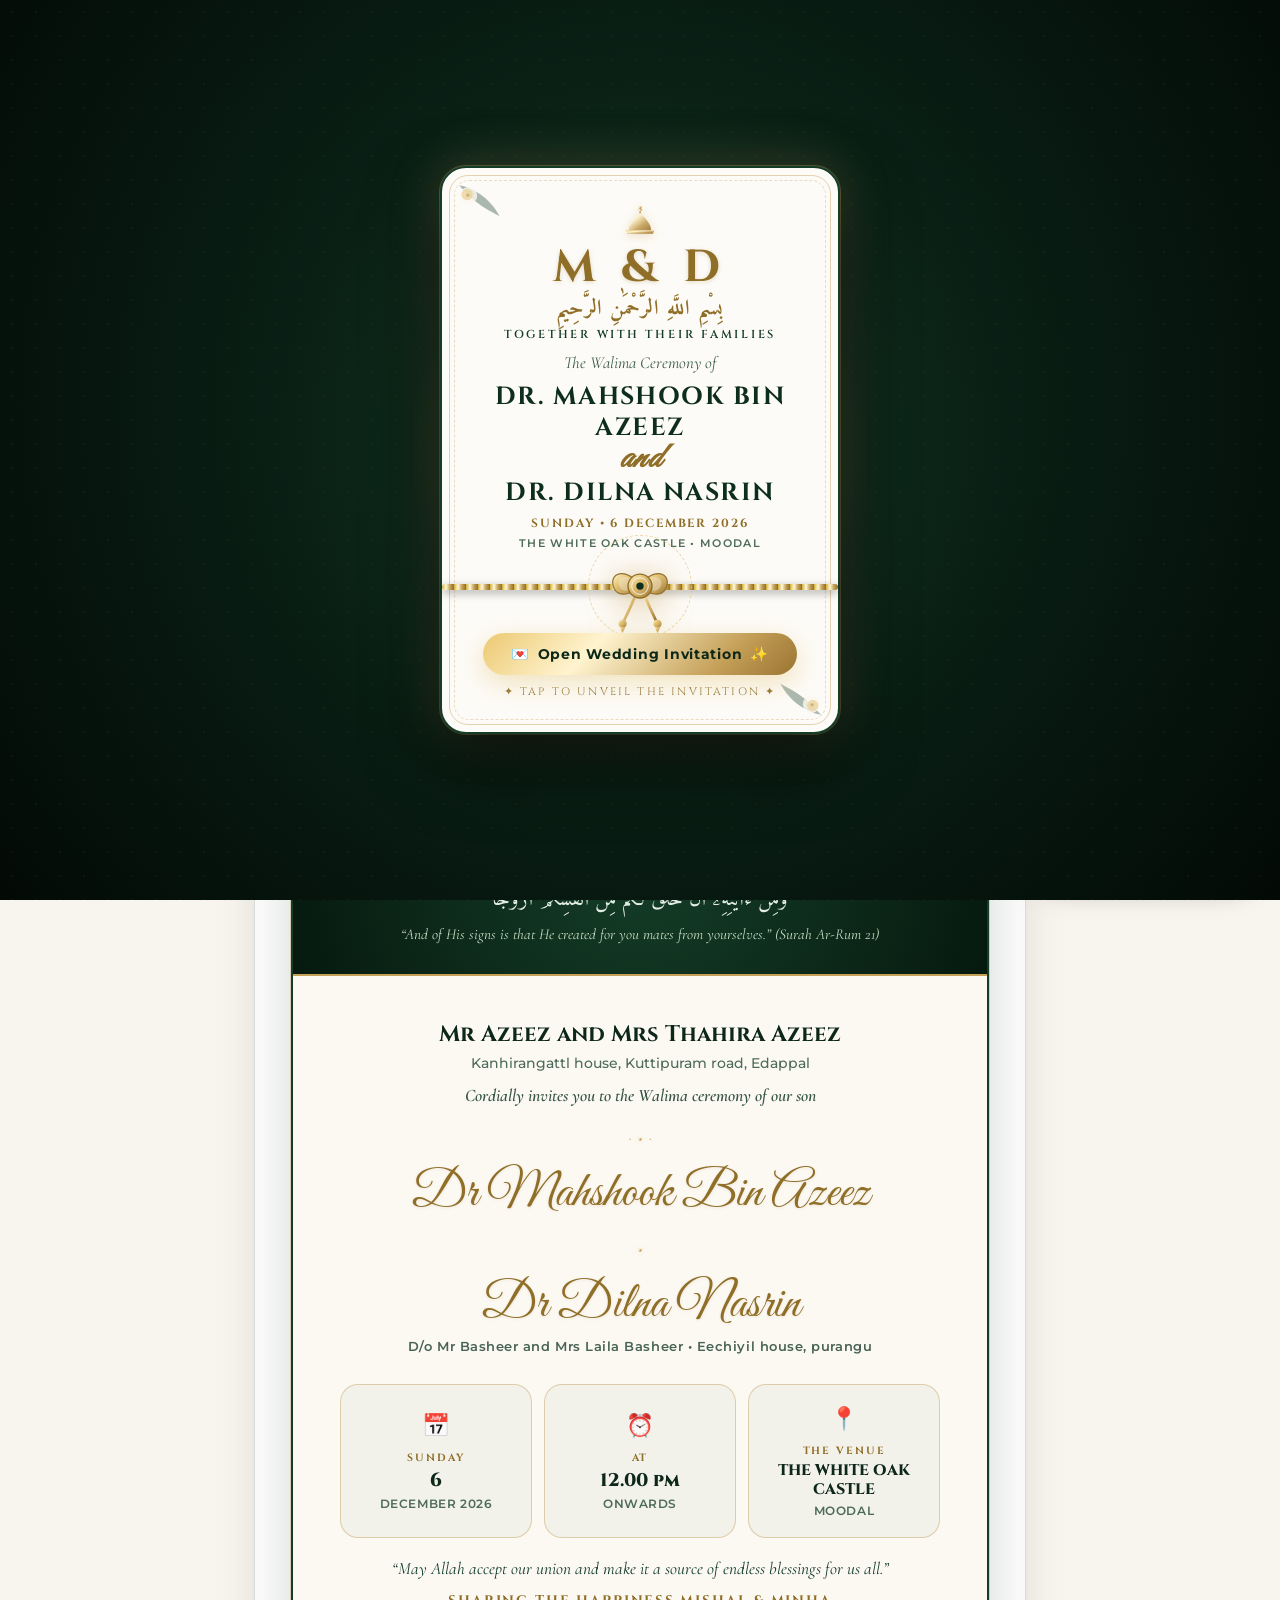
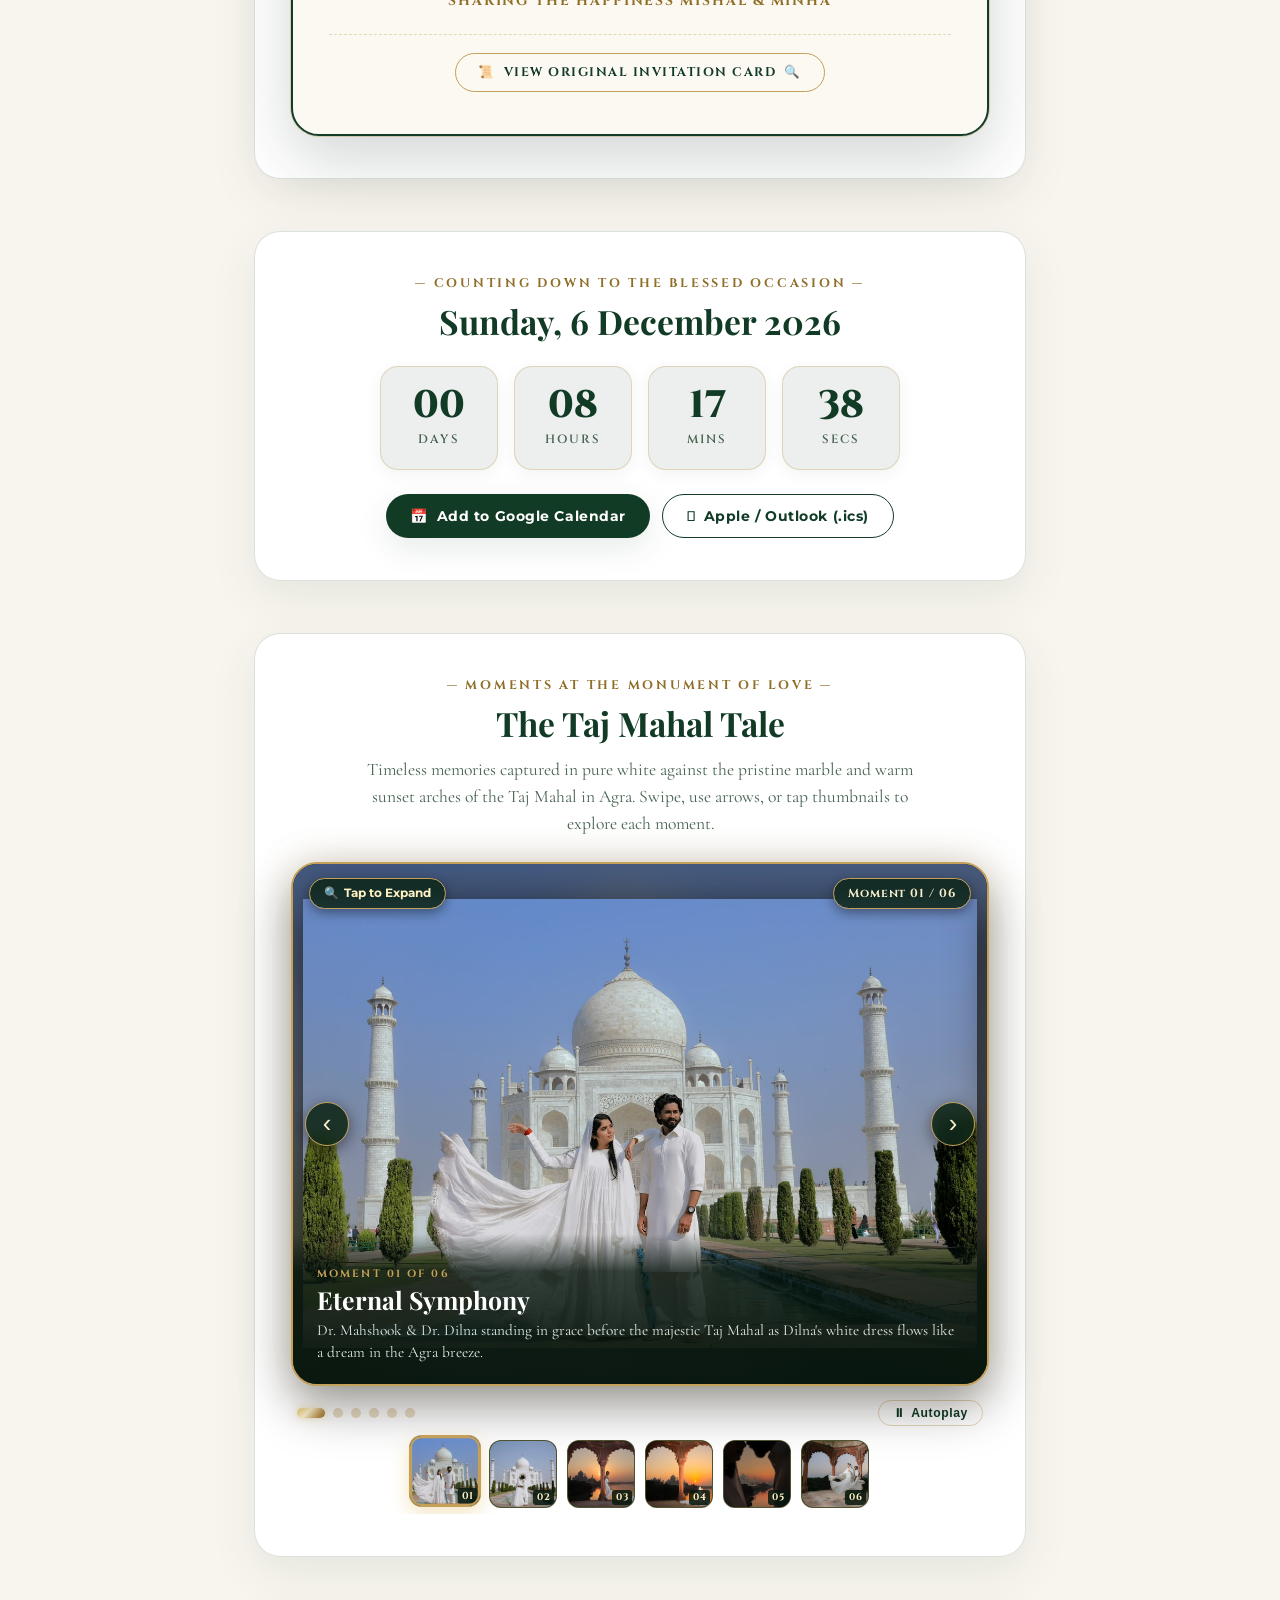
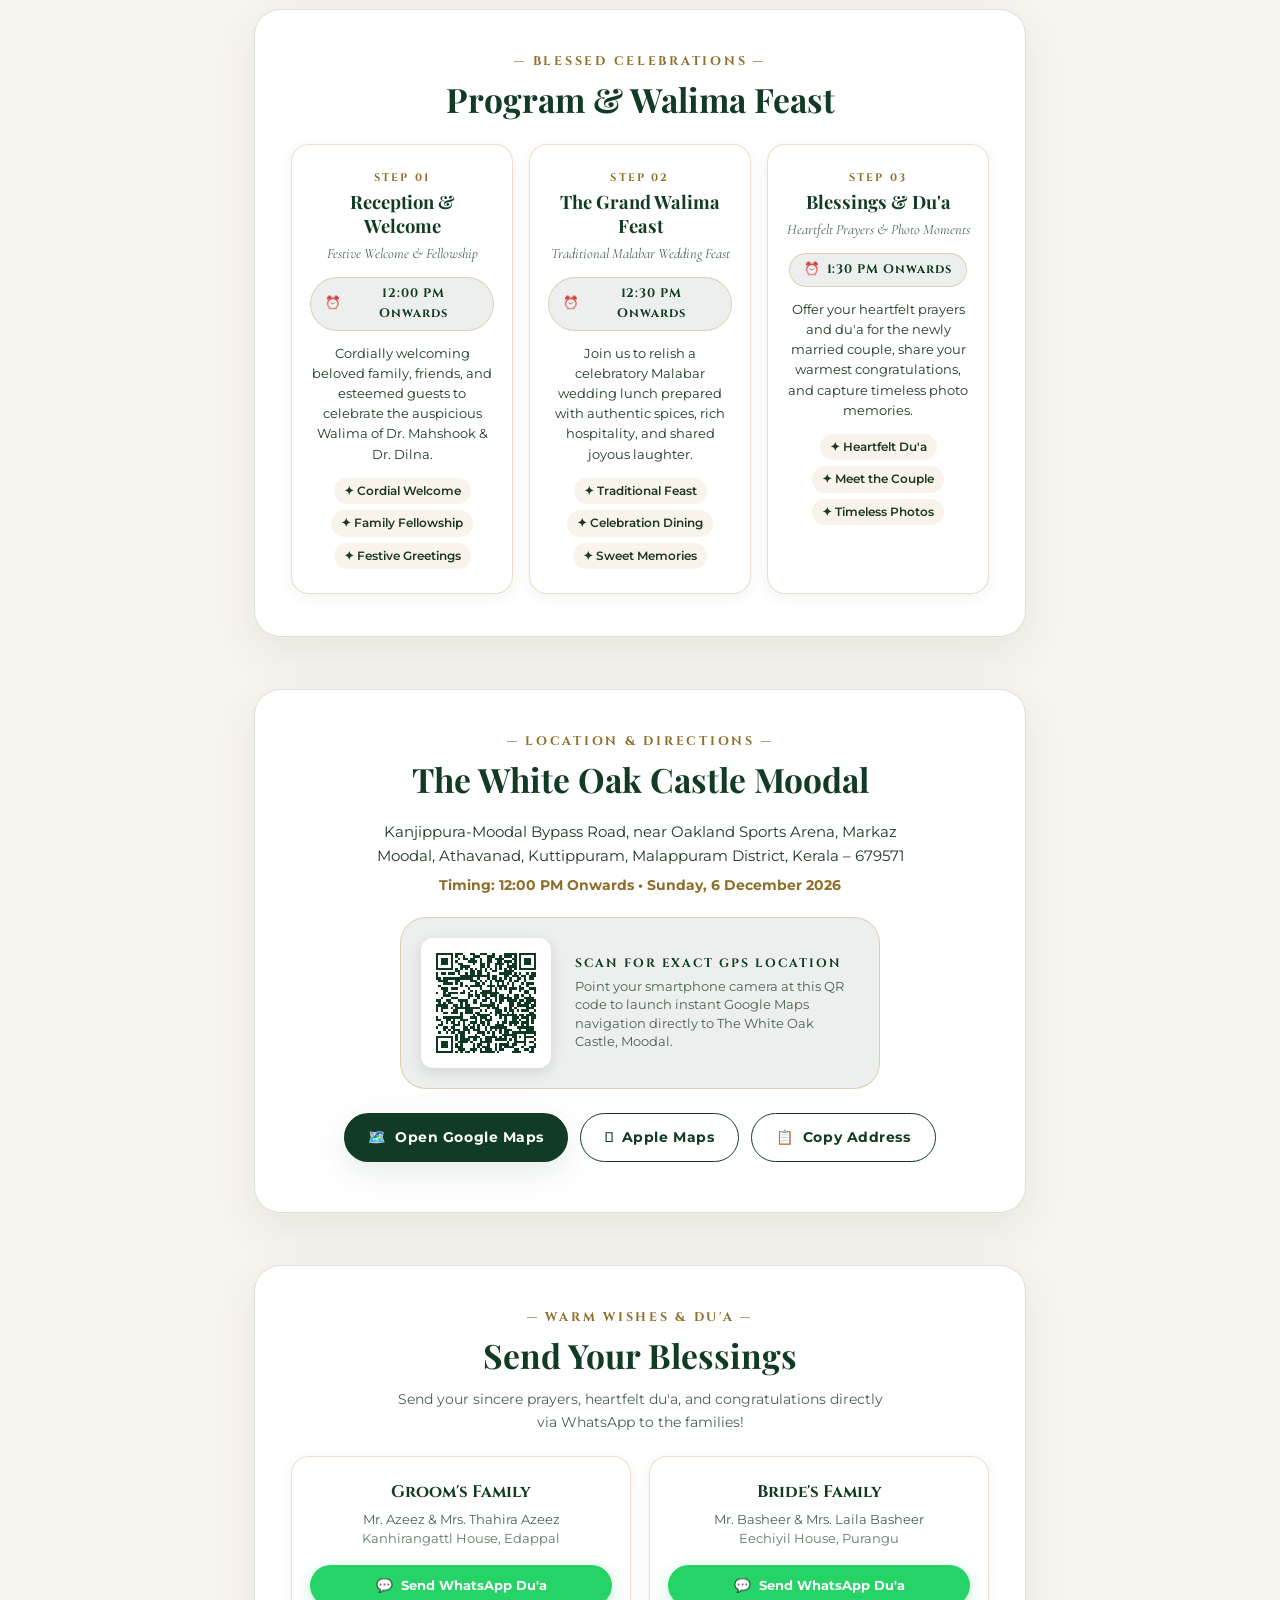
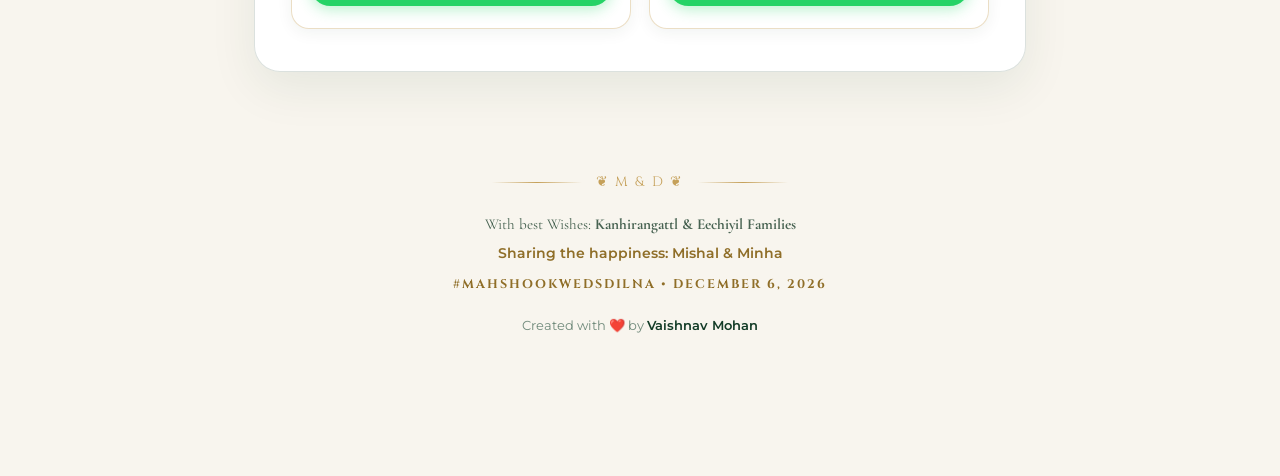
==== commit d0dadd24: "refactor: remove redundant Quran verse banner from hero spotlight" ====
--- a/index.html
+++ b/index.html
@@ -187,13 +187,6 @@
       </div>
 
       <div class="hero-content-block">
-        <!-- Surah Ar-Rum Quran Verse Banner -->
-        <div class="hero-quran-banner">
-          <div class="quran-arabic-text">وَمِنْ ءَايَٰتِهِۦٓ أَنْ خَلَقَ لَكُم مِّنْ أَنفُسِكُمْ أَزْوَٰجًا لِّتَسْكُنُوٓا۟ إِلَيْهَا وَجَعَلَ بَيْنَكُم مَّوَدَّةًۭ وَرَحْمَةً</div>
-          <p class="quran-english-text">“And of His signs is that He created for you mates from yourselves, that you may find tranquility in them; and He placed between you affection and mercy.”</p>
-          <span class="quran-surah-ref">— Surah Ar-Rum 30:21 —</span>
-        </div>
-
         <h1 class="hero-couple-headline">
           Dr. Mahshook <span class="hero-script-and">&amp;</span> Dr. Dilna
         </h1>
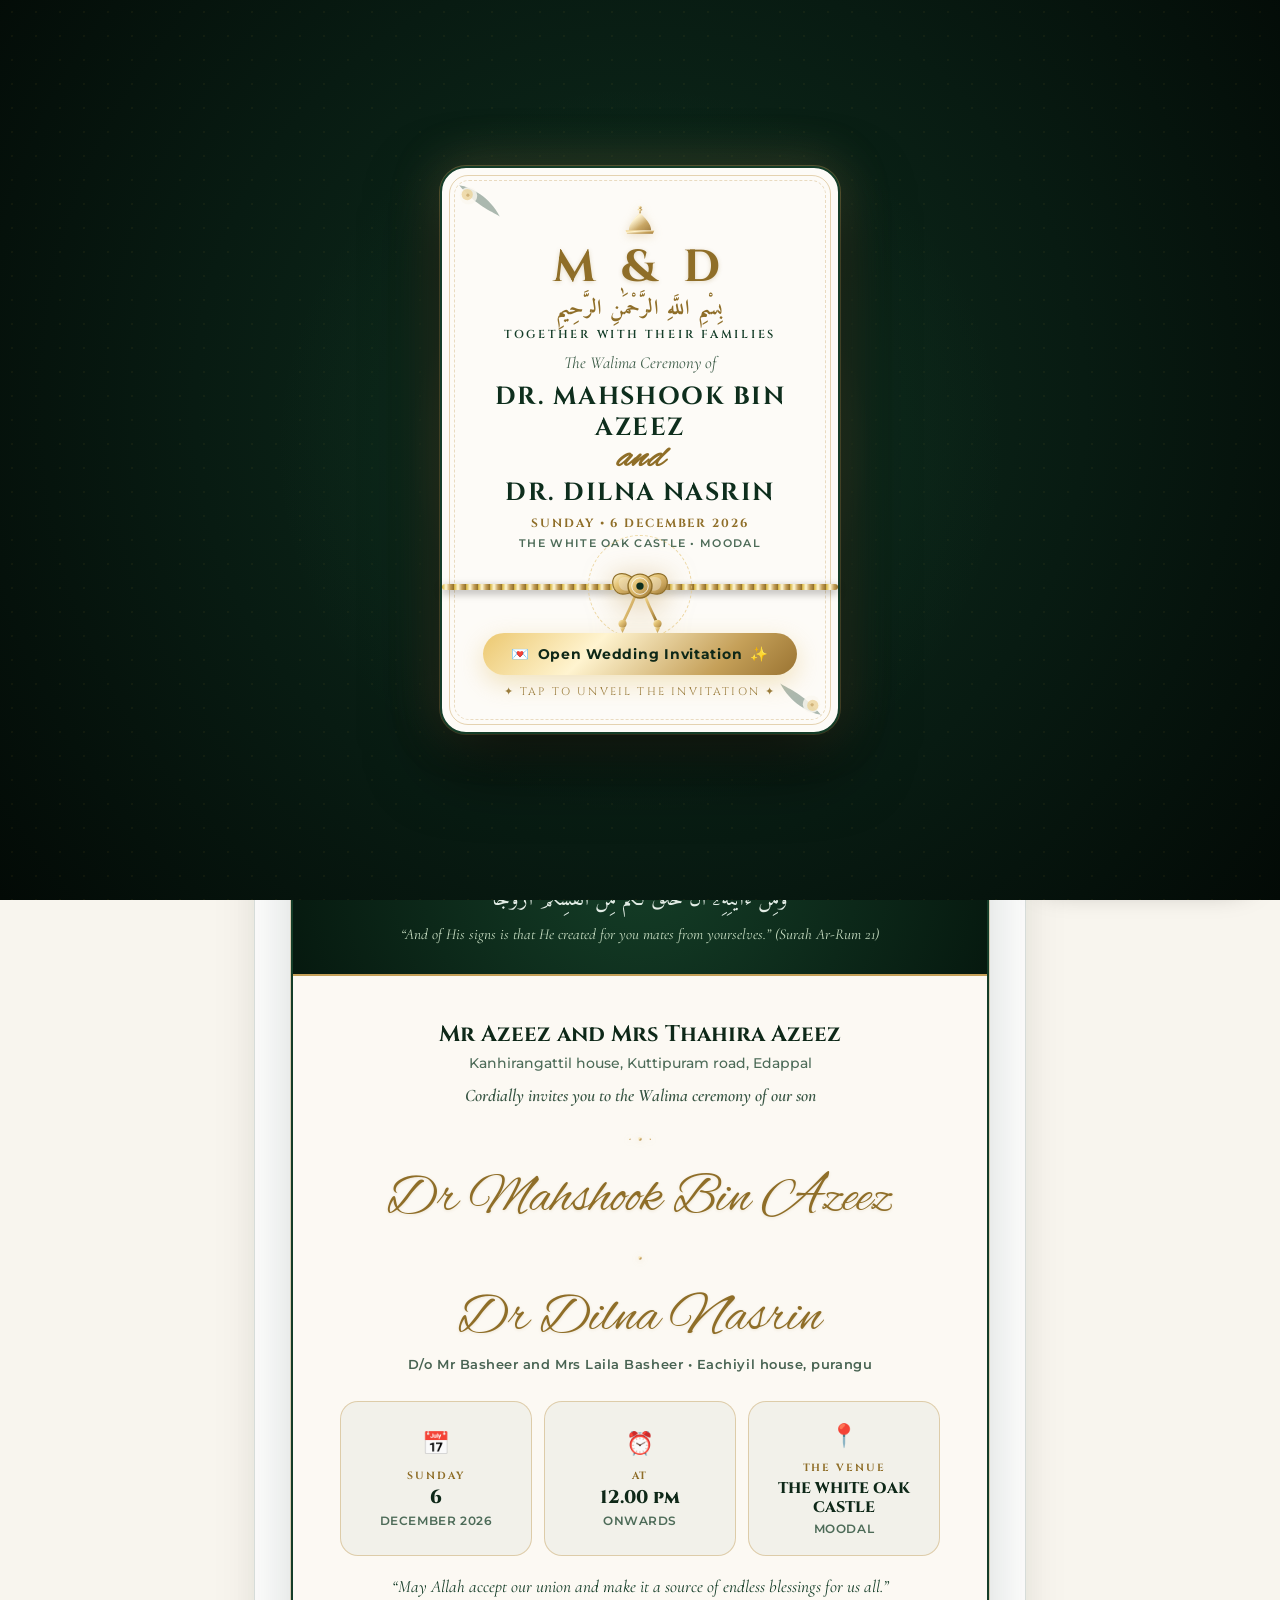
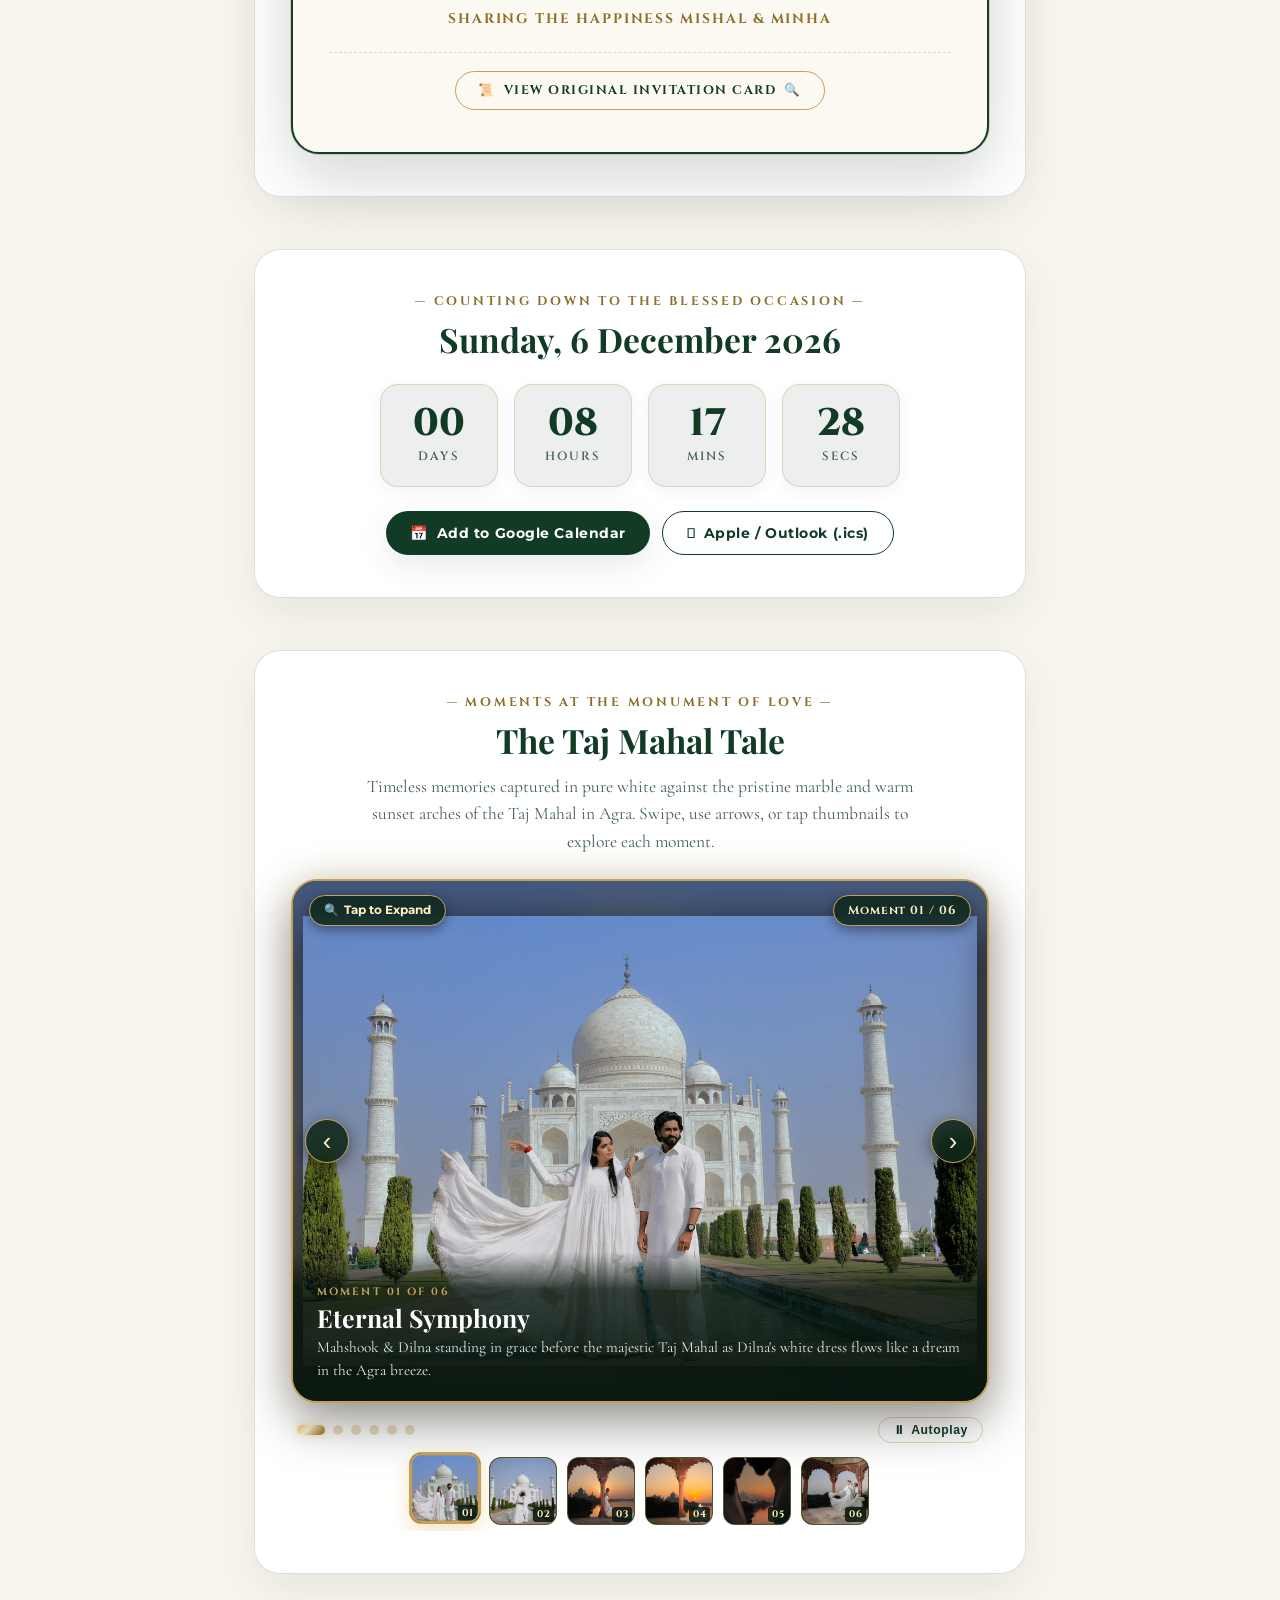
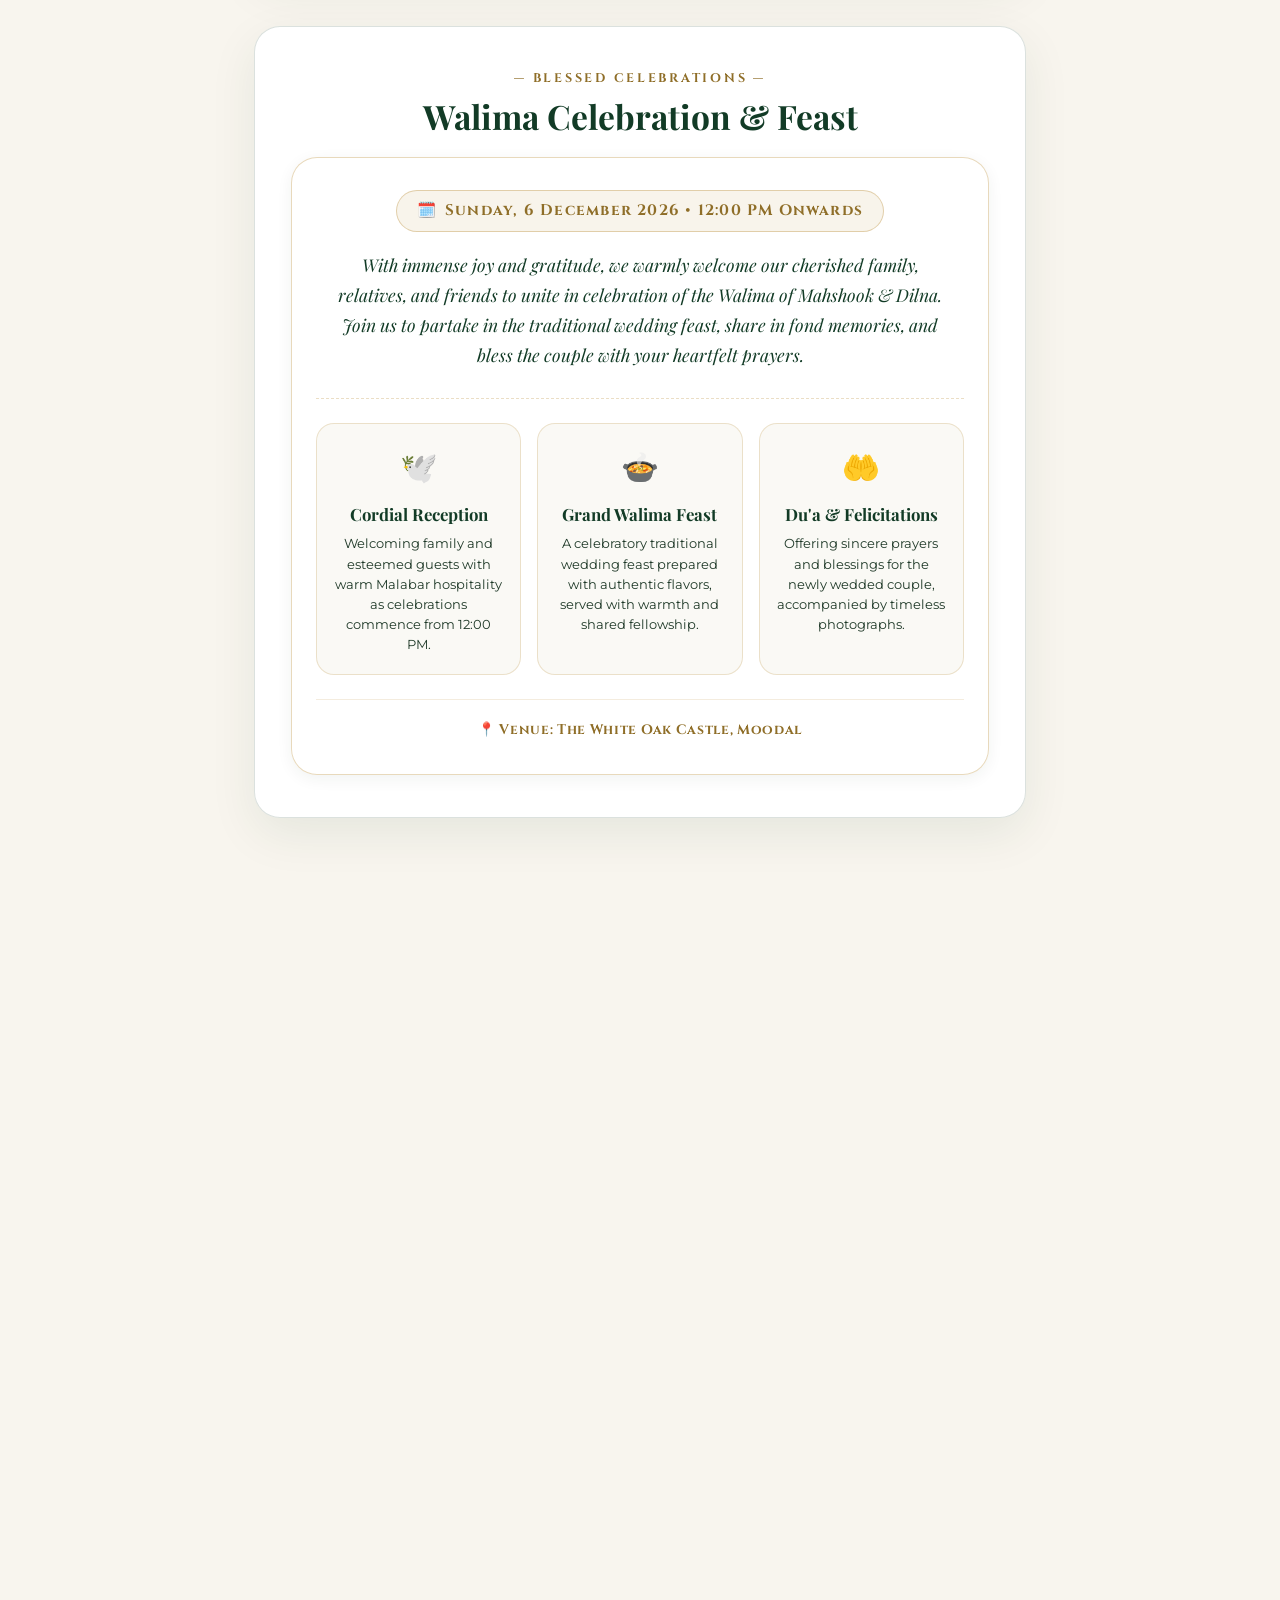
==== commit 1416e624: "fix: simplify celebrations section, capitalize names, correct house spellings, remove bottom whatsap" ====
--- a/index.html
+++ b/index.html
@@ -40,7 +40,7 @@
   <!-- Google Fonts: Premium Mughal & Royal Typography -->
   <link rel="preconnect" href="https://fonts.googleapis.com" />
   <link rel="preconnect" href="https://fonts.gstatic.com" crossorigin />
-  <link rel="stylesheet" href="https://fonts.googleapis.com/css2?family=Alex+Brush&family=Amiri:wght@400;700&family=Cinzel:wght@400;600;700;800;900&family=Cormorant+Garamond:ital,wght@0,300;0,400;0,500;0,600;0,700;1,400;1,500;1,600;1,700&family=Great+Vibes&family=Montserrat:wght@200;300;400;500;600;700&family=Playfair+Display:ital,wght@0,400;0,600;0,700;1,400;1,600;1,700&family=Plus+Jakarta+Sans:wght@300;400;500;600;700&display=swap" />
+  <link rel="stylesheet" href="https://fonts.googleapis.com/css2?family=Alex+Brush&family=Allura&family=Amiri:wght@400;700&family=Cinzel:wght@400;600;700;800;900&family=Cormorant+Garamond:ital,wght@0,300;0,400;0,500;0,600;0,700;1,400;1,500;1,600;1,700&family=Great+Vibes&family=Montserrat:wght@200;300;400;500;600;700&family=Pinyon+Script&family=Playfair+Display:ital,wght@0,400;0,600;0,700;1,400;1,600;1,700&family=Plus+Jakarta+Sans:wght@300;400;500;600;700&display=swap" />
 
   <!-- Stylesheets -->
   <link rel="stylesheet" href="css/style.css?v=200.0" />
@@ -182,13 +182,13 @@
     <section class="invitation-card-section hero-spotlight-card reveal-on-scroll is-revealed">
       <div class="hero-image-wrap">
         <div class="hero-arch-crest">✦ The Monument of Eternal Love ✦</div>
-        <img src="assets/images/tajmahal/photo1_hero_flowing.jpg" alt="Dr. Mahshook Bin Azeez &amp; Dr. Dilna Nasrin at the Taj Mahal" class="hero-couple-img" />
+        <img src="assets/images/tajmahal/photo1_hero_flowing.jpg" alt="Mahshook &amp; Dilna at the Taj Mahal" class="hero-couple-img" />
         <div class="hero-image-overlay"></div>
       </div>
 
       <div class="hero-content-block">
         <h1 class="hero-couple-headline">
-          Dr. Mahshook <span class="hero-script-and">&amp;</span> Dr. Dilna
+          Mahshook <span class="hero-script-and">&amp;</span> Dilna
         </h1>
         <p class="hero-walima-tagline">Walima Ceremony Celebration • Sunday, 6 December 2026</p>
       </div>
@@ -235,7 +235,7 @@
           <!-- Inviting Parents -->
           <div class="card-host-invitation">
             <span class="card-host-names">Mr Azeez and Mrs Thahira Azeez</span>
-            <span class="card-host-residence">Kanhirangattl house, Kuttipuram road, Edappal</span>
+            <span class="card-host-residence">Kanhirangattil house, Kuttipuram road, Edappal</span>
             <p class="card-cordial-lead">Cordially invites you to the Walima ceremony of our son</p>
           </div>
 
@@ -250,7 +250,7 @@
 
           <!-- Groom Section -->
           <div class="card-groom-block">
-            <h2 class="card-couples-title">Dr Mahshook Bin Azeez</h2>
+            <h2 class="card-couples-title">Dr Mahshook Bin <span class="card-cap-initial">A</span>zeez</h2>
           </div>
 
           <div class="card-ornament-sep">
@@ -262,8 +262,8 @@
 
           <!-- Bride Section -->
           <div class="card-bride-block">
-            <h2 class="card-couples-title">Dr Dilna Nasrin</h2>
-            <div class="card-couples-subdetail">D/o Mr Basheer and Mrs Laila Basheer • Eechiyil house, purangu</div>
+            <h2 class="card-couples-title">Dr Dilna <span class="card-cap-initial">N</span>asrin</h2>
+            <div class="card-couples-subdetail">D/o Mr Basheer and Mrs Laila Basheer • Eachiyil house, purangu</div>
           </div>
 
           <!-- 3-Column Luxury Badges Grid -->
@@ -402,7 +402,7 @@
             <div class="carousel-story-card" id="carousel-story-card">
               <div class="story-tag" id="carousel-slide-tag">MOMENT 01 OF 06</div>
               <h3 class="story-title" id="carousel-slide-title">Eternal Symphony</h3>
-              <p class="story-caption" id="carousel-slide-caption">Dr. Mahshook &amp; Dr. Dilna standing in grace before the majestic Taj Mahal as Dilna's white dress flows like a dream in the Agra breeze.</p>
+              <p class="story-caption" id="carousel-slide-caption">Mahshook &amp; Dilna standing in grace before the majestic Taj Mahal as Dilna's white dress flows like a dream in the Agra breeze.</p>
             </div>
 
           </div>
@@ -463,70 +463,45 @@
       </div>
     </section>
 
-    <!-- 5. WALIMA CEREMONY TIMELINE & PROGRAM -->
+    <!-- 5. WALIMA CELEBRATION & TRADITIONAL FEAST -->
     <section class="invitation-card-section reveal-on-scroll">
       <div class="section-subtitle-tag">— Blessed Celebrations —</div>
-      <h2 class="section-headline">Program &amp; Walima Feast</h2>
-
-      <div class="ceremony-timeline">
-        <!-- Event 1 -->
-        <div class="ceremony-event-card">
-          <div class="ceremony-card-top">
-            <span class="ceremony-step-num">Step 01</span>
-            <h3 class="ceremony-main-title">Reception &amp; Welcome</h3>
-            <p class="ceremony-subtitle">Festive Welcome &amp; Fellowship</p>
-            <div class="ceremony-time-pill">
-              <span>⏰</span> 12:00 PM Onwards
-            </div>
-            <p class="ceremony-desc-text">
-              Cordially welcoming beloved family, friends, and esteemed guests to celebrate the auspicious Walima of Dr. Mahshook &amp; Dr. Dilna.
-            </p>
-            <div class="ceremony-rituals-list">
-              <span class="ritual-pill">✦ Cordial Welcome</span>
-              <span class="ritual-pill">✦ Family Fellowship</span>
-              <span class="ritual-pill">✦ Festive Greetings</span>
-            </div>
-          </div>
-        </div>
-
-        <!-- Event 2 -->
-        <div class="ceremony-event-card">
-          <div class="ceremony-card-top">
-            <span class="ceremony-step-num">Step 02</span>
-            <h3 class="ceremony-main-title">The Grand Walima Feast</h3>
-            <p class="ceremony-subtitle">Traditional Malabar Wedding Feast</p>
-            <div class="ceremony-time-pill">
-              <span>⏰</span> 12:30 PM Onwards
-            </div>
-            <p class="ceremony-desc-text">
-              Join us to relish a celebratory Malabar wedding lunch prepared with authentic spices, rich hospitality, and shared joyous laughter.
-            </p>
-            <div class="ceremony-rituals-list">
-              <span class="ritual-pill">✦ Traditional Feast</span>
-              <span class="ritual-pill">✦ Celebration Dining</span>
-              <span class="ritual-pill">✦ Sweet Memories</span>
-            </div>
-          </div>
-        </div>
-
-        <!-- Event 3 -->
-        <div class="ceremony-event-card">
-          <div class="ceremony-card-top">
-            <span class="ceremony-step-num">Step 03</span>
-            <h3 class="ceremony-main-title">Blessings &amp; Du'a</h3>
-            <p class="ceremony-subtitle">Heartfelt Prayers &amp; Photo Moments</p>
-            <div class="ceremony-time-pill">
-              <span>⏰</span> 1:30 PM Onwards
-            </div>
-            <p class="ceremony-desc-text">
-              Offer your heartfelt prayers and du'a for the newly married couple, share your warmest congratulations, and capture timeless photo memories.
-            </p>
-            <div class="ceremony-rituals-list">
-              <span class="ritual-pill">✦ Heartfelt Du'a</span>
-              <span class="ritual-pill">✦ Meet the Couple</span>
-              <span class="ritual-pill">✦ Timeless Photos</span>
-            </div>
-          </div>
+      <h2 class="section-headline">Walima Celebration &amp; Feast</h2>
+
+      <div class="walima-celebration-showcase">
+        <div class="celebration-time-badge">
+          <span>🗓️</span> Sunday, 6 December 2026 • 12:00 PM Onwards
+        </div>
+
+        <p class="celebration-lead-message">
+          With immense joy and gratitude, we warmly welcome our cherished family, relatives, and friends to unite in celebration of the Walima of Mahshook &amp; Dilna. Join us to partake in the traditional wedding feast, share in fond memories, and bless the couple with your heartfelt prayers.
+        </p>
+
+        <div class="celebration-features-grid">
+          <!-- Feature 1: Cordial Reception -->
+          <div class="celebration-feature-item">
+            <div class="celebration-feature-icon">🕊️</div>
+            <h3 class="celebration-feature-title">Cordial Reception</h3>
+            <p class="celebration-feature-desc">Welcoming family and esteemed guests with warm Malabar hospitality as celebrations commence from 12:00 PM.</p>
+          </div>
+
+          <!-- Feature 2: Grand Walima Feast -->
+          <div class="celebration-feature-item">
+            <div class="celebration-feature-icon">🍲</div>
+            <h3 class="celebration-feature-title">Grand Walima Feast</h3>
+            <p class="celebration-feature-desc">A celebratory traditional wedding feast prepared with authentic flavors, served with warmth and shared fellowship.</p>
+          </div>
+
+          <!-- Feature 3: Du'a & Blessings -->
+          <div class="celebration-feature-item">
+            <div class="celebration-feature-icon">🤲</div>
+            <h3 class="celebration-feature-title">Du'a &amp; Felicitations</h3>
+            <p class="celebration-feature-desc">Offering sincere prayers and blessings for the newly wedded couple, accompanied by timeless photographs.</p>
+          </div>
+        </div>
+
+        <div class="celebration-venue-note">
+          <span class="celebration-venue-tag">📍 Venue: The White Oak Castle, Moodal</span>
         </div>
       </div>
     </section>
@@ -569,43 +544,14 @@
       </div>
     </section>
 
-    <!-- 7. WARM WISHES & BLESSINGS CONTACT -->
-    <section class="invitation-card-section reveal-on-scroll">
-      <div class="section-subtitle-tag">— Warm Wishes &amp; Du'a —</div>
-      <h2 class="section-headline">Send Your Blessings</h2>
-      <p style="font-size: 0.9rem; color: var(--text-muted); max-width: 500px; margin: 0 auto 16px;">
-        Send your sincere prayers, heartfelt du'a, and congratulations directly via WhatsApp to the families!
-      </p>
-
-      <div class="blessings-actions-grid">
-        <!-- Groom Family -->
-        <div class="blessing-contact-card">
-          <h3 class="blessing-person-name">Groom's Family</h3>
-          <p class="blessing-person-role">Mr. Azeez &amp; Mrs. Thahira Azeez<br /><span style="font-size: 0.8rem; opacity: 0.85;">Kanhirangattl House, Edappal</span></p>
-          <a href="https://api.whatsapp.com/send?text=Heartiest%20congratulations%20and%20warm%20prayers%20and%20blessings%20for%20Dr.%20Mahshook%20and%20Dr.%20Dilna%27s%20Walima%20ceremony!" target="_blank" rel="noopener" class="blessing-action-btn">
-            <span>💬</span> Send WhatsApp Du'a
-          </a>
-        </div>
-
-        <!-- Bride Family -->
-        <div class="blessing-contact-card">
-          <h3 class="blessing-person-name">Bride's Family</h3>
-          <p class="blessing-person-role">Mr. Basheer &amp; Mrs. Laila Basheer<br /><span style="font-size: 0.8rem; opacity: 0.85;">Eechiyil House, Purangu</span></p>
-          <a href="https://api.whatsapp.com/send?text=Heartiest%20congratulations%20and%20warm%20prayers%20and%20blessings%20for%20Dr.%20Mahshook%20and%20Dr.%20Dilna%27s%20Walima%20ceremony!" target="_blank" rel="noopener" class="blessing-action-btn">
-            <span>💬</span> Send WhatsApp Du'a
-          </a>
-        </div>
-      </div>
-    </section>
-
-    <!-- 8. FOOTER -->
+    <!-- 7. FOOTER -->
     <footer class="invitation-footer reveal-on-scroll">
       <div class="gold-divider">
         <span class="gold-divider-icon">❦ M &amp; D ❦</span>
       </div>
       <p class="footer-compliments">
         With best Wishes:
-        <strong>Kanhirangattl &amp; Eechiyil Families</strong>
+        <strong>Kanhirangattil &amp; Eachiyil Families</strong>
       </p>
       <p style="font-size: 0.88rem; color: var(--gold-dark); font-weight: 600; margin-top: 4px;">Sharing the happiness: Mishal &amp; Minha</p>
       <div class="footer-hashtag" style="margin-top: 10px;">#MahshookWedsDilna • December 6, 2026</div>
--- a/css/style.css
+++ b/css/style.css
@@ -44,7 +44,7 @@
   --border-card: 1px solid rgba(18, 59, 38, 0.15);
   --border-subtle: 1px solid rgba(18, 59, 38, 0.10);
 
-  --font-script: 'Great Vibes', 'Alex Brush', cursive;
+  --font-script: 'Alex Brush', 'Great Vibes', cursive;
   --font-serif-luxury: 'Playfair Display', Georgia, serif;
   --font-serif-classic: 'Cormorant Garamond', Garamond, Georgia, serif;
   --font-royal: 'Cinzel', 'Times New Roman', serif;
@@ -510,12 +510,19 @@
 
 .card-couples-title {
   font-family: var(--font-script);
-  font-size: clamp(2.3rem, 7vw, 3.2rem);
+  font-size: clamp(2.4rem, 7.5vw, 3.4rem);
   color: #8F6E28;
   font-weight: 400;
   line-height: 1.15;
   margin: 0;
   text-shadow: 0 1px 3px rgba(143, 110, 40, 0.15);
+}
+
+.card-couples-title .card-cap-initial {
+  font-size: 1.08em;
+  display: inline-block;
+  vertical-align: baseline;
+  letter-spacing: 0.02em;
 }
 
 html[data-theme="dark"] .card-couples-title {
@@ -1136,6 +1143,134 @@
   border-radius: 3px;
   font-family: var(--font-royal);
   letter-spacing: 0.05em;
+}
+
+/* ─────────────────────────────────────────────────────────────
+   WALIMA CELEBRATION SHOWCASE (SIMPLIFIED & MEANINGFUL)
+   ───────────────────────────────────────────────────────────── */
+.walima-celebration-showcase {
+  background: var(--bg-card);
+  border: 1.5px solid rgba(197, 160, 89, 0.4);
+  border-radius: var(--radius-lg);
+  padding: 32px 24px;
+  box-shadow: var(--shadow-sm);
+  text-align: center;
+  position: relative;
+  overflow: hidden;
+  margin-top: 20px;
+}
+
+.celebration-time-badge {
+  display: inline-flex;
+  align-items: center;
+  gap: 8px;
+  background: rgba(197, 160, 89, 0.12);
+  border: 1px solid rgba(197, 160, 89, 0.45);
+  padding: 8px 20px;
+  border-radius: var(--radius-full);
+  font-family: var(--font-royal);
+  font-size: clamp(0.82rem, 2.5vw, 0.95rem);
+  font-weight: 700;
+  letter-spacing: 0.08em;
+  color: var(--gold-dark);
+  margin-bottom: 18px;
+}
+
+html[data-theme="dark"] .celebration-time-badge {
+  color: var(--gold-primary);
+  background: rgba(197, 160, 89, 0.16);
+}
+
+.celebration-lead-message {
+  font-family: var(--font-serif-luxury);
+  font-size: clamp(0.96rem, 2.8vw, 1.1rem);
+  color: var(--forest-primary);
+  line-height: 1.7;
+  max-width: 620px;
+  margin: 0 auto 28px;
+  font-style: italic;
+}
+
+html[data-theme="dark"] .celebration-lead-message {
+  color: var(--cream-soft);
+}
+
+.celebration-features-grid {
+  display: grid;
+  grid-template-columns: repeat(3, 1fr);
+  gap: 16px;
+  margin-top: 10px;
+  padding-top: 24px;
+  border-top: 1px dashed rgba(197, 160, 89, 0.35);
+}
+
+@media (max-width: 720px) {
+  .celebration-features-grid {
+    grid-template-columns: 1fr;
+    gap: 14px;
+  }
+}
+
+.celebration-feature-item {
+  background: rgba(247, 245, 239, 0.6);
+  border: 1px solid rgba(197, 160, 89, 0.28);
+  border-radius: var(--radius-md);
+  padding: 20px 16px;
+  transition: var(--transition-smooth);
+}
+
+html[data-theme="dark"] .celebration-feature-item {
+  background: rgba(13, 30, 20, 0.7);
+  border-color: rgba(197, 160, 89, 0.3);
+}
+
+.celebration-feature-item:hover {
+  transform: translateY(-3px);
+  border-color: var(--gold-primary);
+  box-shadow: var(--shadow-sm);
+}
+
+.celebration-feature-icon {
+  font-size: 1.9rem;
+  margin-bottom: 8px;
+  display: block;
+}
+
+.celebration-feature-title {
+  font-family: var(--font-serif-luxury);
+  font-size: 1.05rem;
+  font-weight: 700;
+  color: var(--forest-primary);
+  margin-bottom: 6px;
+}
+
+html[data-theme="dark"] .celebration-feature-title {
+  color: var(--text-main);
+}
+
+.celebration-feature-desc {
+  font-size: 0.84rem;
+  color: var(--text-body);
+  line-height: 1.5;
+  margin: 0;
+}
+
+.celebration-venue-note {
+  margin-top: 24px;
+  padding-top: 16px;
+  border-top: 1px solid rgba(197, 160, 89, 0.2);
+}
+
+.celebration-venue-tag {
+  font-family: var(--font-royal);
+  font-size: 0.85rem;
+  font-weight: 700;
+  letter-spacing: 0.05em;
+  color: var(--gold-dark);
+}
+
+html[data-theme="dark"] .celebration-venue-tag {
+  color: var(--gold-primary);
 }
 
 /* ─────────────────────────────────────────────────────────────
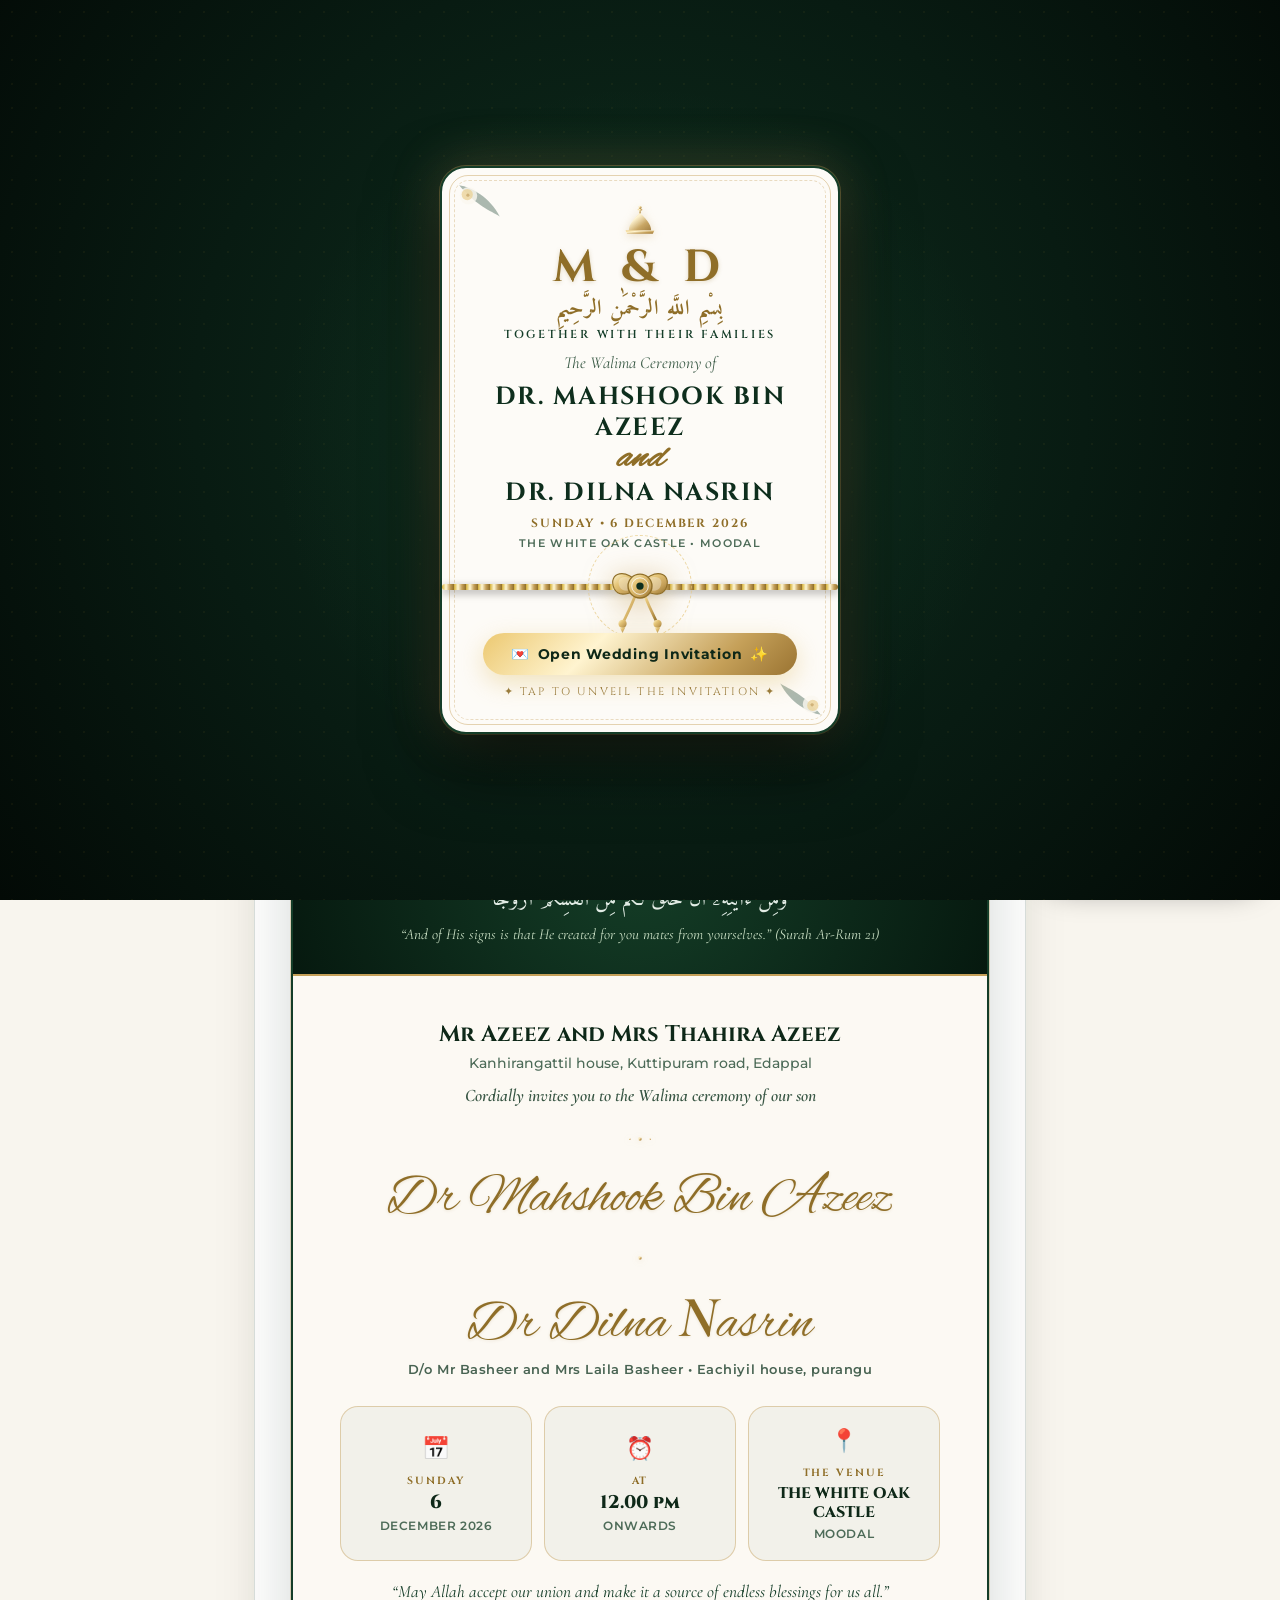
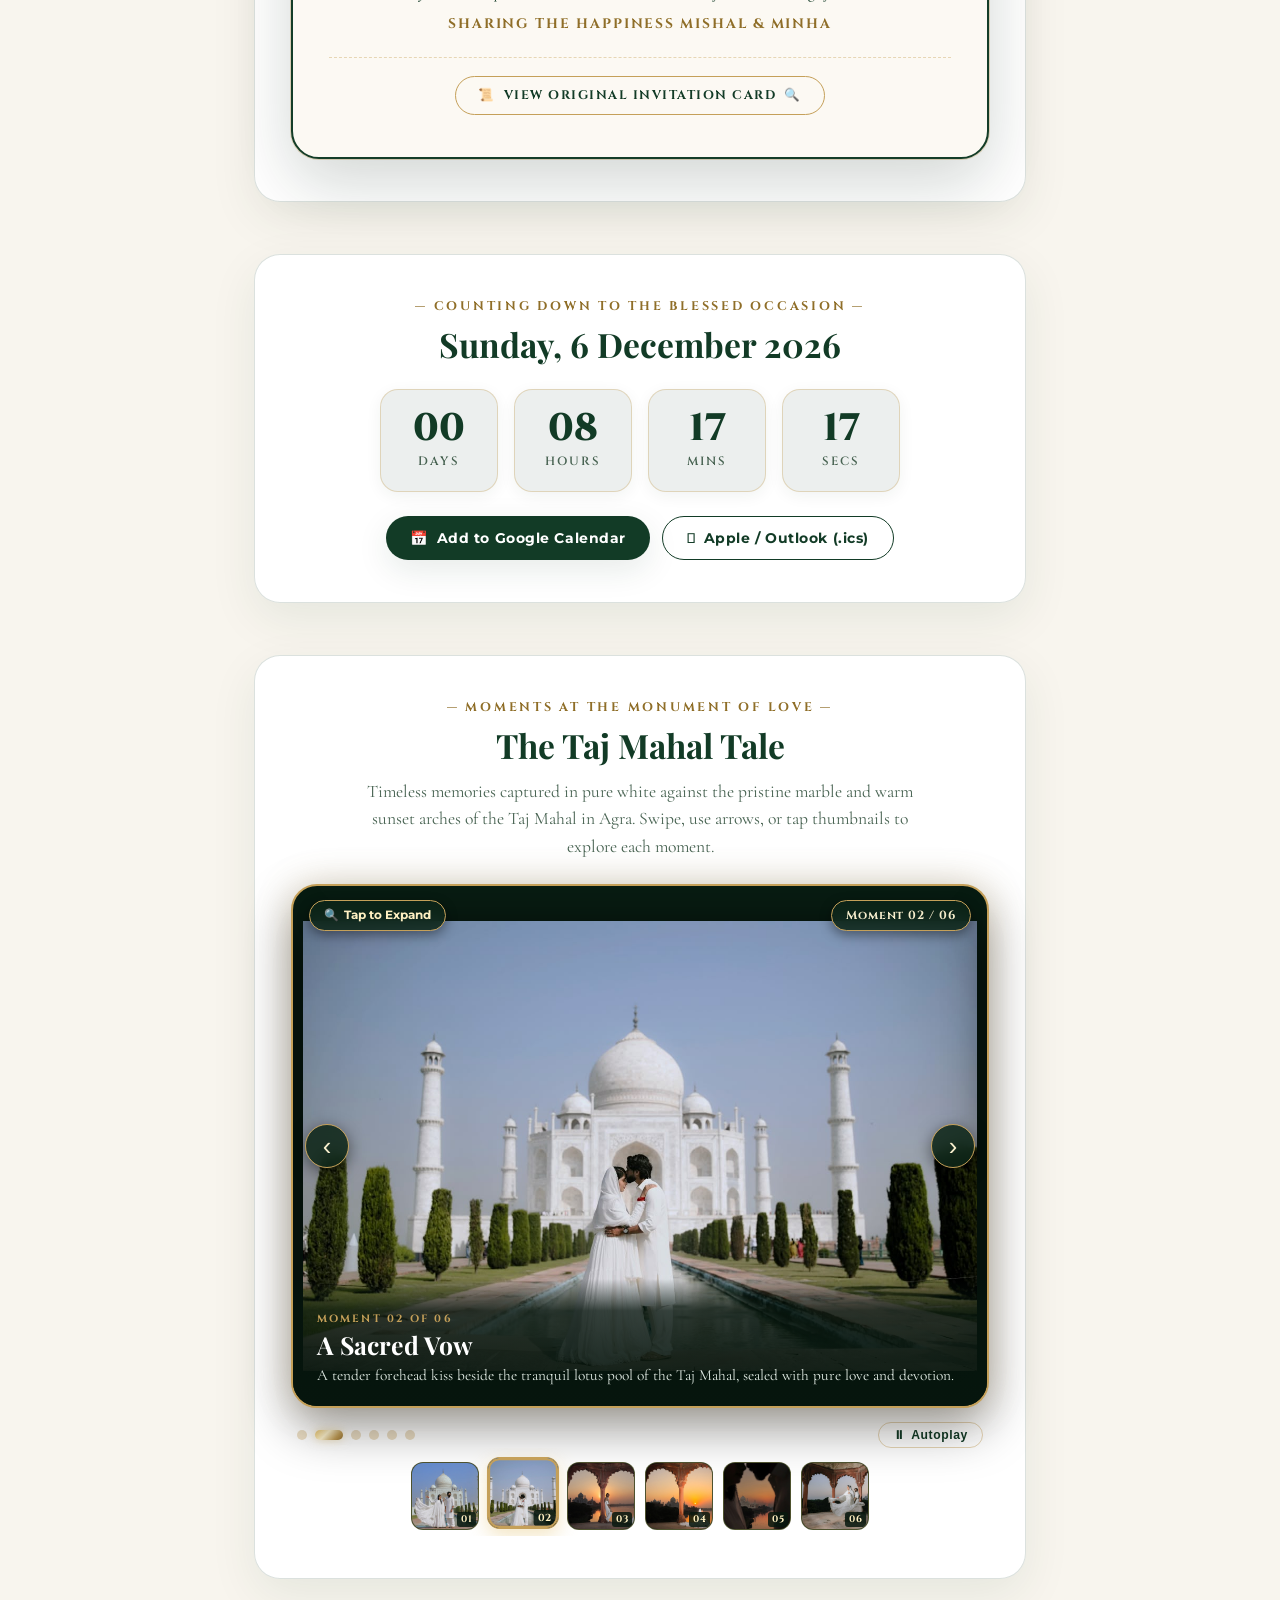
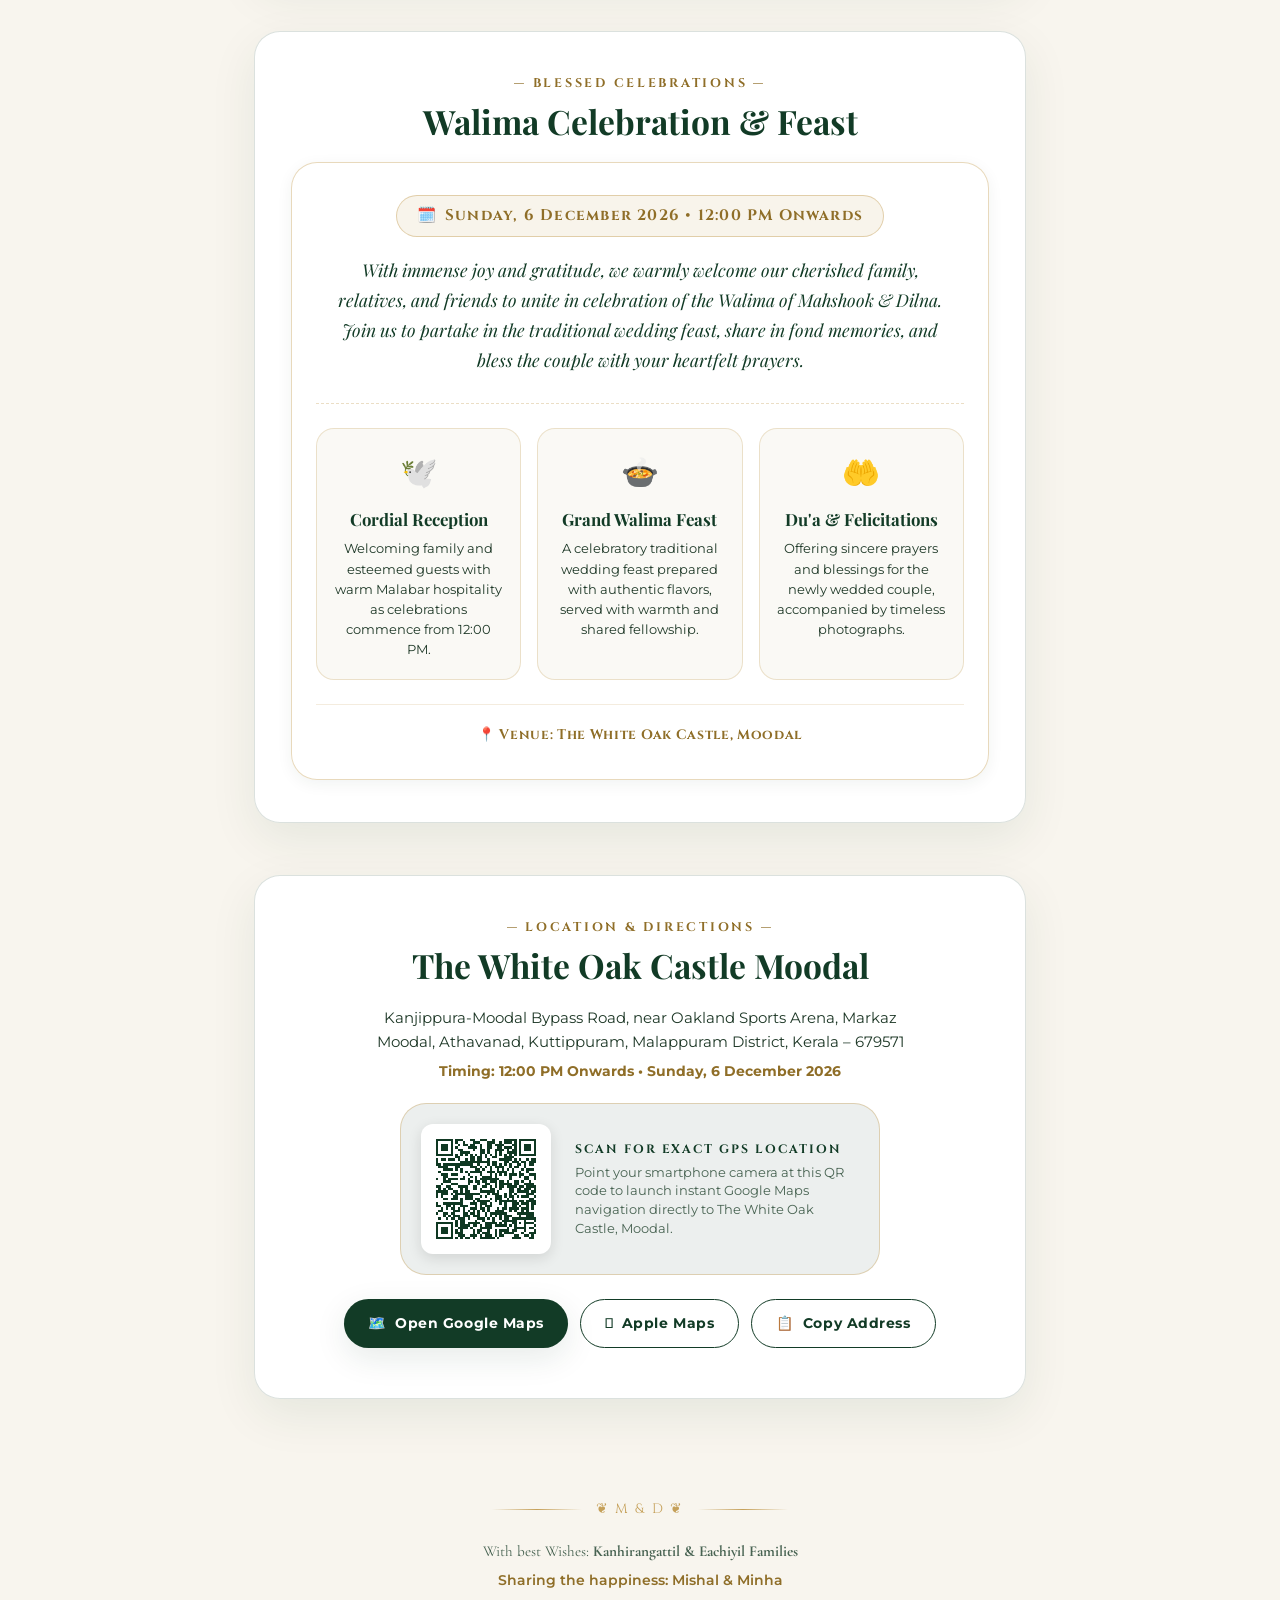
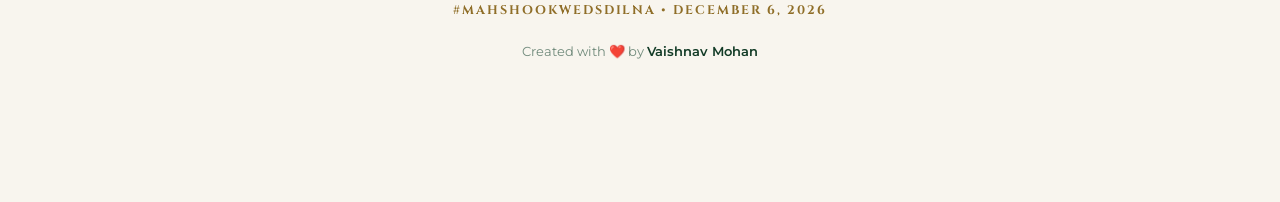
==== commit c55eda4f: "fix: capital N for Nasrin, comprehensive mobile responsiveness, and high-res Taj Mahal WhatsApp thum" ====
--- a/index.html
+++ b/index.html
@@ -2,36 +2,38 @@
 <html lang="en">
 <head>
   <meta charset="UTF-8" />
-  <meta name="viewport" content="width=device-width, initial-scale=1.0, maximum-scale=1.0, user-scalable=no" />
+  <meta name="viewport" content="width=device-width, initial-scale=1.0, viewport-fit=cover" />
   
-  <title>Walima Ceremony | Dr. Mahshook Bin Azeez &amp; Dr. Dilna Nasrin</title>
-  <meta name="description" content="Mr. Azeez &amp; Mrs. Thahira Azeez cordially invite you to the Walima ceremony of their son Dr. Mahshook Bin Azeez with Dr. Dilna Nasrin on Sunday, 6th December 2026 at The White Oak Castle, Moodal from 12:00 PM onwards." />
+  <title>Walima Ceremony | Mahshook &amp; Dilna</title>
+  <meta name="description" content="Mr. Azeez &amp; Mrs. Thahira Azeez cordially invite you to the Walima ceremony of their son Mahshook with Dilna on Sunday, 6th December 2026 at The White Oak Castle, Moodal from 12:00 PM onwards." />
   
-  <!-- Primary OpenGraph & WhatsApp Meta Tags -->
-  <meta property="og:title" content="Walima Ceremony | Dr. Mahshook Bin Azeez &amp; Dr. Dilna Nasrin" />
-  <meta property="og:description" content="Sunday, 6 December 2026 • 12:00 PM Onwards • The White Oak Castle, Moodal. ✦ Tap to view digital invitation &amp; Taj Mahal gallery" />
+  <!-- Primary OpenGraph & WhatsApp Meta Tags (Absolute URLs for WhatsApp Preview) -->
+  <meta property="og:title" content="Walima Ceremony | Mahshook &amp; Dilna" />
+  <meta property="og:description" content="Sunday, 6 December 2026 • 12:00 PM Onwards • The White Oak Castle, Moodal. ✦ Tap to open royal digital invitation &amp; Taj Mahal gallery" />
   <meta property="og:url" content="https://mahshookdilna.vercel.app/" />
   <meta property="og:type" content="website" />
-  <meta property="og:site_name" content="Dr. Mahshook &amp; Dr. Dilna Walima Ceremony" />
+  <meta property="og:site_name" content="Mahshook &amp; Dilna Walima Ceremony" />
   
-  <!-- WhatsApp Mobile Chat Square Thumbnail -->
-  <meta property="og:image" content="thumb.jpg" />
+  <!-- WhatsApp Mobile Chat Square Thumbnail (High-Quality 800x800) -->
+  <meta property="og:image" content="https://mahshookdilna.vercel.app/thumb.jpg?v=201.0" />
+  <meta property="og:image:secure_url" content="https://mahshookdilna.vercel.app/thumb.jpg?v=201.0" />
   <meta property="og:image:type" content="image/jpeg" />
-  <meta property="og:image:width" content="600" />
-  <meta property="og:image:height" content="600" />
-  <meta property="og:image:alt" content="Walima Ceremony: Dr. Mahshook Bin Azeez &amp; Dr. Dilna Nasrin" />
+  <meta property="og:image:width" content="800" />
+  <meta property="og:image:height" content="800" />
+  <meta property="og:image:alt" content="Walima Ceremony: Mahshook &amp; Dilna at the Taj Mahal" />
 
   <!-- Landscape Card for Desktop / Twitter / Link Previews -->
-  <meta property="og:image" content="og-image.jpg" />
+  <meta property="og:image" content="https://mahshookdilna.vercel.app/og-image.jpg?v=201.0" />
+  <meta property="og:image:secure_url" content="https://mahshookdilna.vercel.app/og-image.jpg?v=201.0" />
   <meta property="og:image:type" content="image/jpeg" />
   <meta property="og:image:width" content="1200" />
   <meta property="og:image:height" content="630" />
   
   <!-- Twitter Card -->
   <meta name="twitter:card" content="summary_large_image" />
-  <meta name="twitter:title" content="Walima Ceremony | Dr. Mahshook &amp; Dr. Dilna" />
+  <meta name="twitter:title" content="Walima Ceremony | Mahshook &amp; Dilna" />
   <meta name="twitter:description" content="Sunday, 6 December 2026 • The White Oak Castle, Moodal. Tap to unveil the digital invitation." />
-  <meta name="twitter:image" content="og-image.jpg" />
+  <meta name="twitter:image" content="https://mahshookdilna.vercel.app/og-image.jpg?v=201.0" />
 
   <!-- Theme Color for Mobile Browsers -->
   <meta name="theme-color" content="#F8F5EE" />
@@ -43,8 +45,8 @@
   <link rel="stylesheet" href="https://fonts.googleapis.com/css2?family=Alex+Brush&family=Allura&family=Amiri:wght@400;700&family=Cinzel:wght@400;600;700;800;900&family=Cormorant+Garamond:ital,wght@0,300;0,400;0,500;0,600;0,700;1,400;1,500;1,600;1,700&family=Great+Vibes&family=Montserrat:wght@200;300;400;500;600;700&family=Pinyon+Script&family=Playfair+Display:ital,wght@0,400;0,600;0,700;1,400;1,600;1,700&family=Plus+Jakarta+Sans:wght@300;400;500;600;700&display=swap" />
 
   <!-- Stylesheets -->
-  <link rel="stylesheet" href="css/style.css?v=200.0" />
-  <link rel="stylesheet" href="css/envelope.css?v=200.0" />
+  <link rel="stylesheet" href="css/style.css?v=201.0" />
+  <link rel="stylesheet" href="css/envelope.css?v=201.0" />
 </head>
 
 <body>
@@ -262,7 +264,7 @@
 
           <!-- Bride Section -->
           <div class="card-bride-block">
-            <h2 class="card-couples-title">Dr Dilna <span class="card-cap-initial">N</span>asrin</h2>
+            <h2 class="card-couples-title">Dr Dilna <span class="card-cap-initial-n">N</span>asrin</h2>
             <div class="card-couples-subdetail">D/o Mr Basheer and Mrs Laila Basheer • Eachiyil house, purangu</div>
           </div>
 
--- a/css/style.css
+++ b/css/style.css
@@ -525,6 +525,17 @@
   letter-spacing: 0.02em;
 }
 
+.card-couples-title .card-cap-initial-n {
+  font-family: 'Cormorant Garamond', Garamond, Georgia, serif;
+  font-style: italic;
+  font-size: 1.08em;
+  font-weight: 700;
+  display: inline-block;
+  vertical-align: baseline;
+  letter-spacing: 0.02em;
+  margin-right: -0.02em;
+}
+
 html[data-theme="dark"] .card-couples-title {
   color: #E5C578;
 }
@@ -566,8 +577,33 @@
 
 @media (max-width: 580px) {
   .card-tri-badge-grid {
-    grid-template-columns: 1fr;
-    gap: 10px;
+    grid-template-columns: repeat(3, 1fr);
+    gap: 6px;
+    margin: 18px auto 12px;
+  }
+
+  .card-badge-col {
+    padding: 10px 4px;
+    border-radius: var(--radius-sm);
+  }
+
+  .badge-icon-wrap {
+    font-size: 1.15rem;
+    margin-bottom: 3px;
+  }
+
+  .badge-tag-text {
+    font-size: 0.58rem;
+    letter-spacing: 0.08em;
+  }
+
+  .badge-main-text {
+    font-size: clamp(0.85rem, 3.2vw, 1rem);
+  }
+
+  .badge-sub-text {
+    font-size: 0.62rem;
+    letter-spacing: 0.03em;
   }
 }
 
@@ -1468,6 +1504,21 @@
   justify-content: center;
 }
 
+@media (max-width: 580px) {
+  .venue-action-buttons {
+    flex-direction: column;
+    width: 100%;
+    max-width: 320px;
+    margin: 0 auto;
+  }
+
+  .venue-action-buttons .btn-luxury {
+    width: 100%;
+    justify-content: center;
+    padding: 14px 20px;
+  }
+}
+
 /* ─────────────────────────────────────────────────────────────
    WARM WISHES & WHATSAPP DU'A
    ───────────────────────────────────────────────────────────── */
@@ -1591,13 +1642,13 @@
    ───────────────────────────────────────────────────────────── */
 .floating-controls-bar {
   position: fixed;
-  bottom: 24px;
-  right: 24px;
+  bottom: calc(20px + env(safe-area-inset-bottom, 0px));
+  right: calc(16px + env(safe-area-inset-right, 0px));
   display: flex;
   align-items: center;
   gap: 10px;
   z-index: 990;
-  background: rgba(14, 38, 25, 0.85);
+  background: rgba(14, 38, 25, 0.88);
   backdrop-filter: blur(12px);
   -webkit-backdrop-filter: blur(12px);
   padding: 8px 12px;
--- a/css/envelope.css
+++ b/css/envelope.css
@@ -423,3 +423,40 @@
   50% { transform: scale(1.05) translateY(-10px); opacity: 0.8; }
   100% { transform: scale(0.9) translateY(40px); opacity: 0; }
 }
+
+/* ─────────────────────────────────────────────────────────────
+   COMPACT MOBILE OPTIMIZATIONS (iPhone SE, Small Screens)
+   ───────────────────────────────────────────────────────────── */
+@media (max-height: 720px), (max-width: 380px) {
+  .thread-folio-card {
+    width: min(340px, 92vw);
+    padding: 20px 16px 18px;
+    border-radius: 20px;
+  }
+
+  .thread-monogram-circle {
+    width: 64px;
+    height: 64px;
+    margin-bottom: 10px;
+  }
+
+  .thread-monogram-text {
+    font-size: 1.4rem;
+  }
+
+  .thread-bismillah {
+    font-size: 1rem;
+    margin-bottom: 4px;
+  }
+
+  .thread-couple-names {
+    font-size: clamp(1.2rem, 4vw, 1.45rem);
+    margin: 4px 0;
+  }
+
+  .thread-untie-btn {
+    padding: 10px 22px;
+    font-size: 0.8rem;
+    margin-bottom: 6px;
+  }
+}
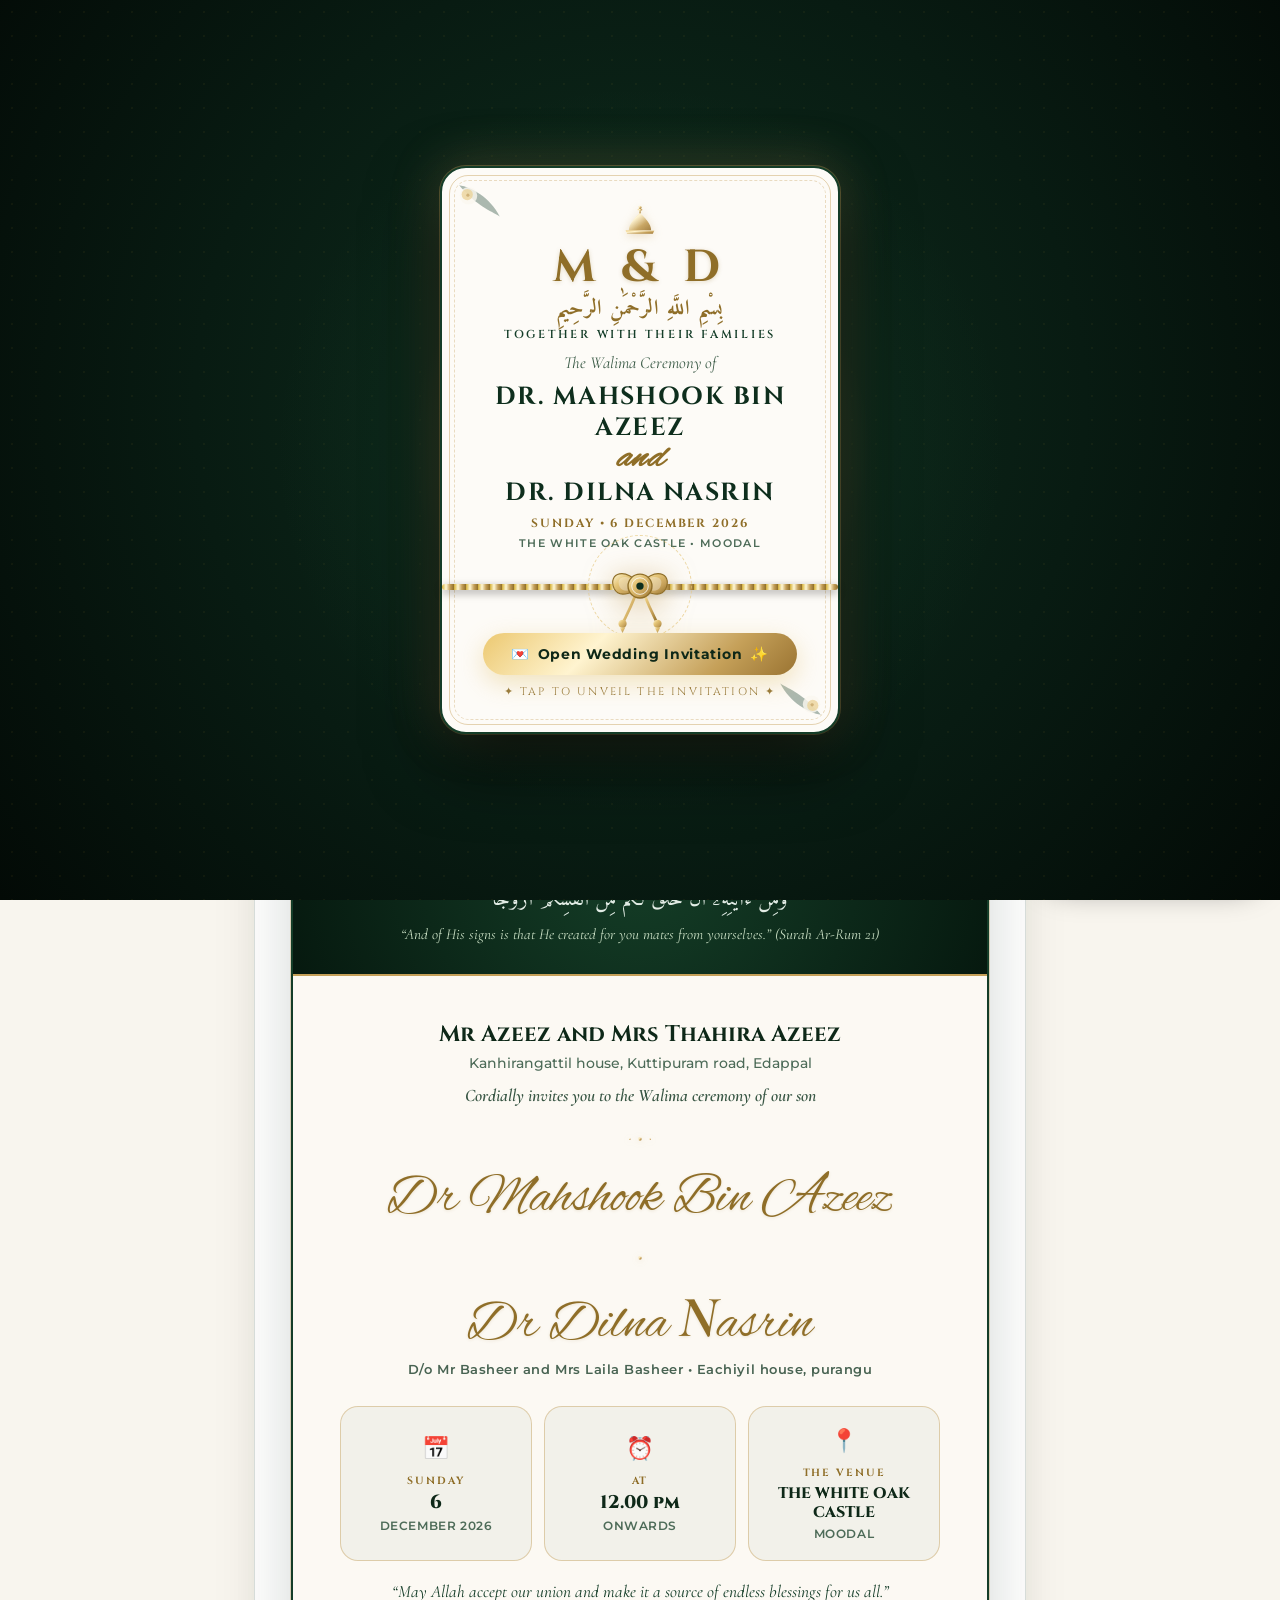
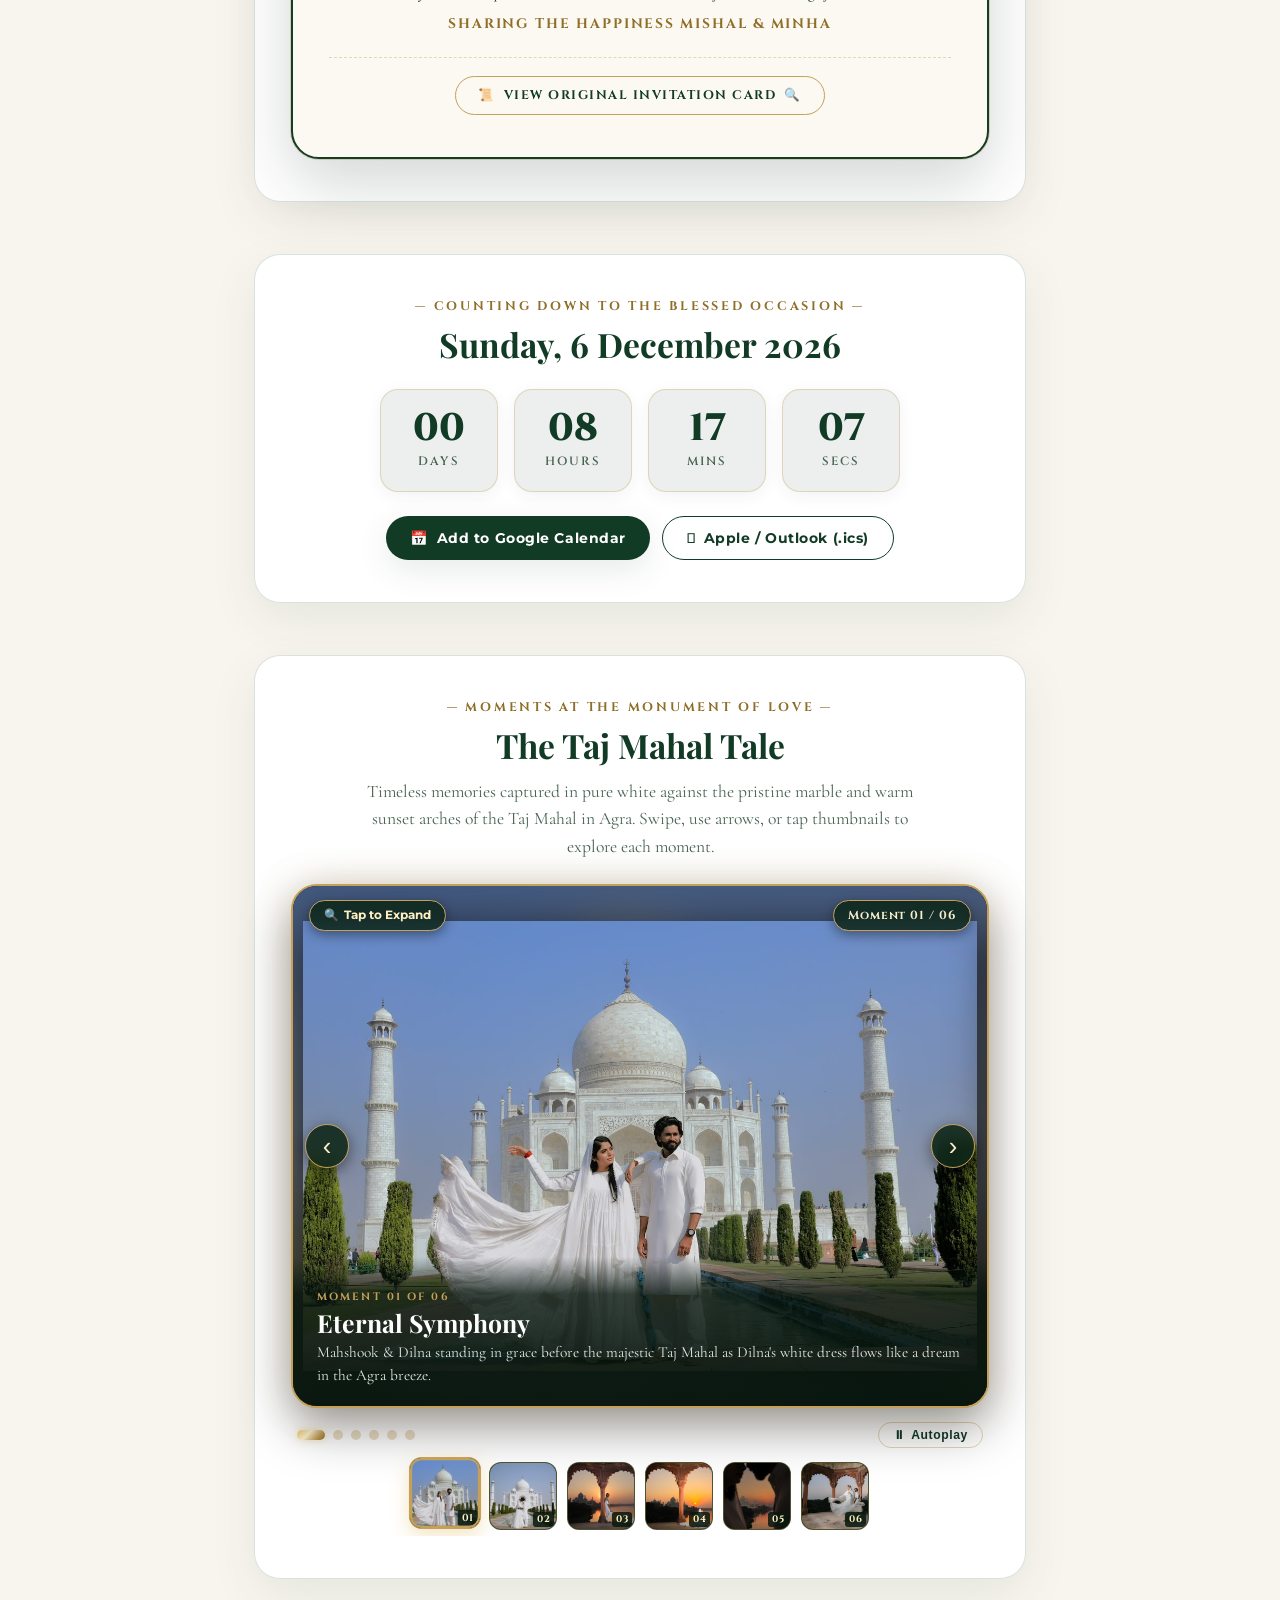
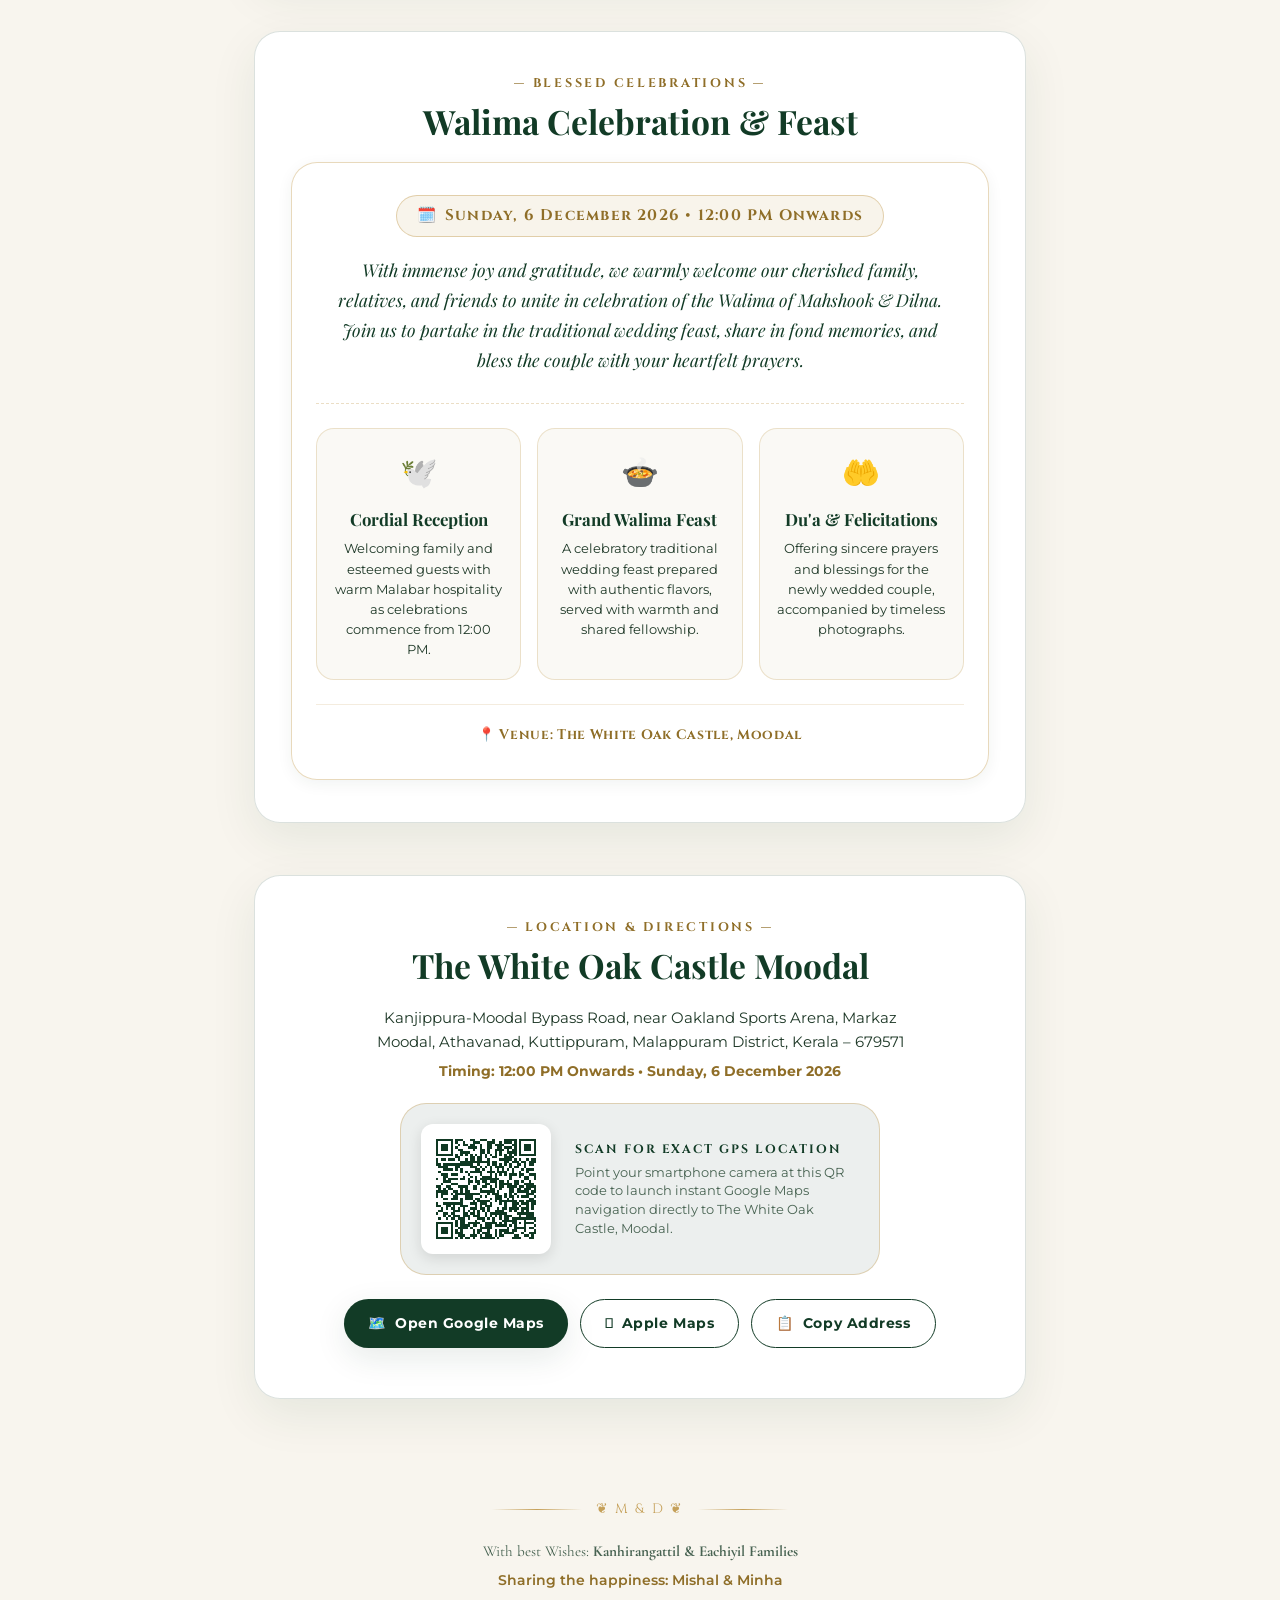
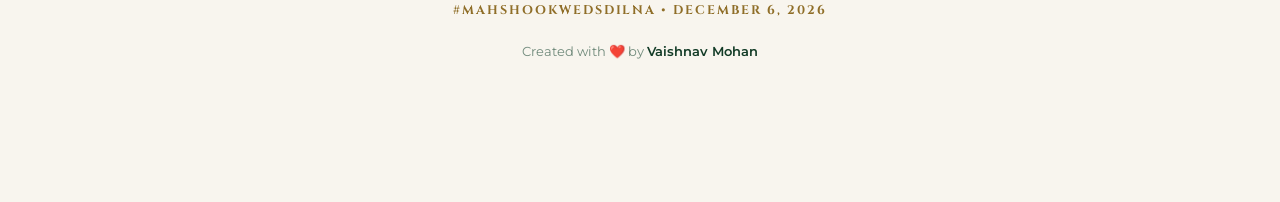
==== commit 843f06d8: "fix: optimize WhatsApp thumbnail to 600x600 49KB baseline JPEG with clean og tags and vercel caching" ====
--- a/index.html
+++ b/index.html
@@ -1,5 +1,5 @@
 <!DOCTYPE html>
-<html lang="en">
+<html lang="en" prefix="og: https://ogp.me/ns#">
 <head>
   <meta charset="UTF-8" />
   <meta name="viewport" content="width=device-width, initial-scale=1.0, viewport-fit=cover" />
@@ -7,33 +7,32 @@
   <title>Walima Ceremony | Mahshook &amp; Dilna</title>
   <meta name="description" content="Mr. Azeez &amp; Mrs. Thahira Azeez cordially invite you to the Walima ceremony of their son Mahshook with Dilna on Sunday, 6th December 2026 at The White Oak Castle, Moodal from 12:00 PM onwards." />
   
-  <!-- Primary OpenGraph & WhatsApp Meta Tags (Absolute URLs for WhatsApp Preview) -->
+  <!-- Primary OpenGraph & WhatsApp Meta Tags (Dedicated 600x600 <50KB Image for WhatsApp) -->
+  <meta property="og:type" content="website" />
   <meta property="og:title" content="Walima Ceremony | Mahshook &amp; Dilna" />
   <meta property="og:description" content="Sunday, 6 December 2026 • 12:00 PM Onwards • The White Oak Castle, Moodal. ✦ Tap to open royal digital invitation &amp; Taj Mahal gallery" />
   <meta property="og:url" content="https://mahshookdilna.vercel.app/" />
-  <meta property="og:type" content="website" />
   <meta property="og:site_name" content="Mahshook &amp; Dilna Walima Ceremony" />
   
-  <!-- WhatsApp Mobile Chat Square Thumbnail (High-Quality 800x800) -->
-  <meta property="og:image" content="https://mahshookdilna.vercel.app/thumb.jpg?v=201.0" />
-  <meta property="og:image:secure_url" content="https://mahshookdilna.vercel.app/thumb.jpg?v=201.0" />
+  <!-- WhatsApp Direct Thumbnail Tags (No Query String, Strictly 600x600, Baseline JPEG) -->
+  <meta property="og:image" content="https://mahshookdilna.vercel.app/thumb.jpg" />
+  <meta property="og:image:url" content="https://mahshookdilna.vercel.app/thumb.jpg" />
+  <meta property="og:image:secure_url" content="https://mahshookdilna.vercel.app/thumb.jpg" />
   <meta property="og:image:type" content="image/jpeg" />
-  <meta property="og:image:width" content="800" />
-  <meta property="og:image:height" content="800" />
+  <meta property="og:image:width" content="600" />
+  <meta property="og:image:height" content="600" />
   <meta property="og:image:alt" content="Walima Ceremony: Mahshook &amp; Dilna at the Taj Mahal" />
 
-  <!-- Landscape Card for Desktop / Twitter / Link Previews -->
-  <meta property="og:image" content="https://mahshookdilna.vercel.app/og-image.jpg?v=201.0" />
-  <meta property="og:image:secure_url" content="https://mahshookdilna.vercel.app/og-image.jpg?v=201.0" />
-  <meta property="og:image:type" content="image/jpeg" />
-  <meta property="og:image:width" content="1200" />
-  <meta property="og:image:height" content="630" />
+  <!-- Universal Fallback Tags for WhatsApp & Legacy Crawlers -->
+  <link rel="image_src" href="https://mahshookdilna.vercel.app/thumb.jpg" />
+  <meta itemprop="image" content="https://mahshookdilna.vercel.app/thumb.jpg" />
+  <meta name="thumbnail" content="https://mahshookdilna.vercel.app/thumb.jpg" />
   
-  <!-- Twitter Card -->
+  <!-- Twitter Card (Uses Landscape 1200x630 Card) -->
   <meta name="twitter:card" content="summary_large_image" />
   <meta name="twitter:title" content="Walima Ceremony | Mahshook &amp; Dilna" />
   <meta name="twitter:description" content="Sunday, 6 December 2026 • The White Oak Castle, Moodal. Tap to unveil the digital invitation." />
-  <meta name="twitter:image" content="https://mahshookdilna.vercel.app/og-image.jpg?v=201.0" />
+  <meta name="twitter:image" content="https://mahshookdilna.vercel.app/og-image.jpg" />
 
   <!-- Theme Color for Mobile Browsers -->
   <meta name="theme-color" content="#F8F5EE" />
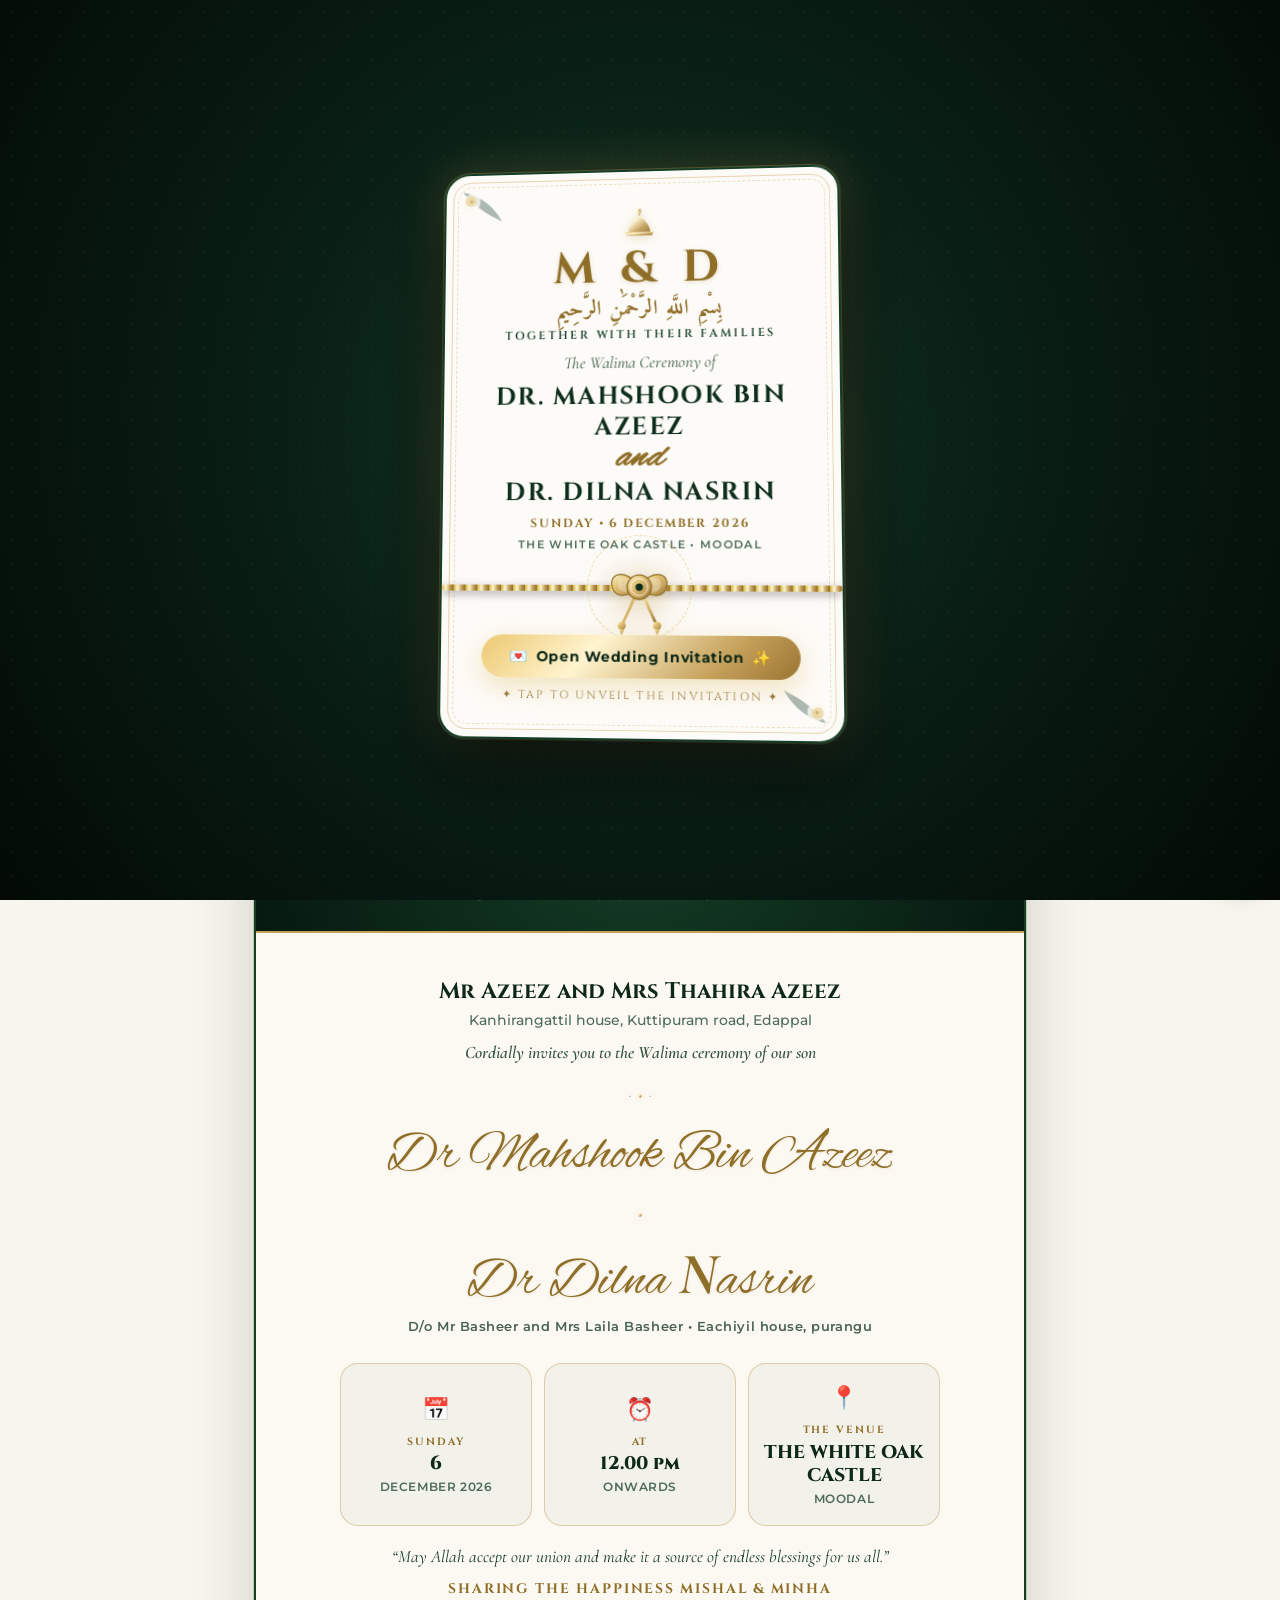
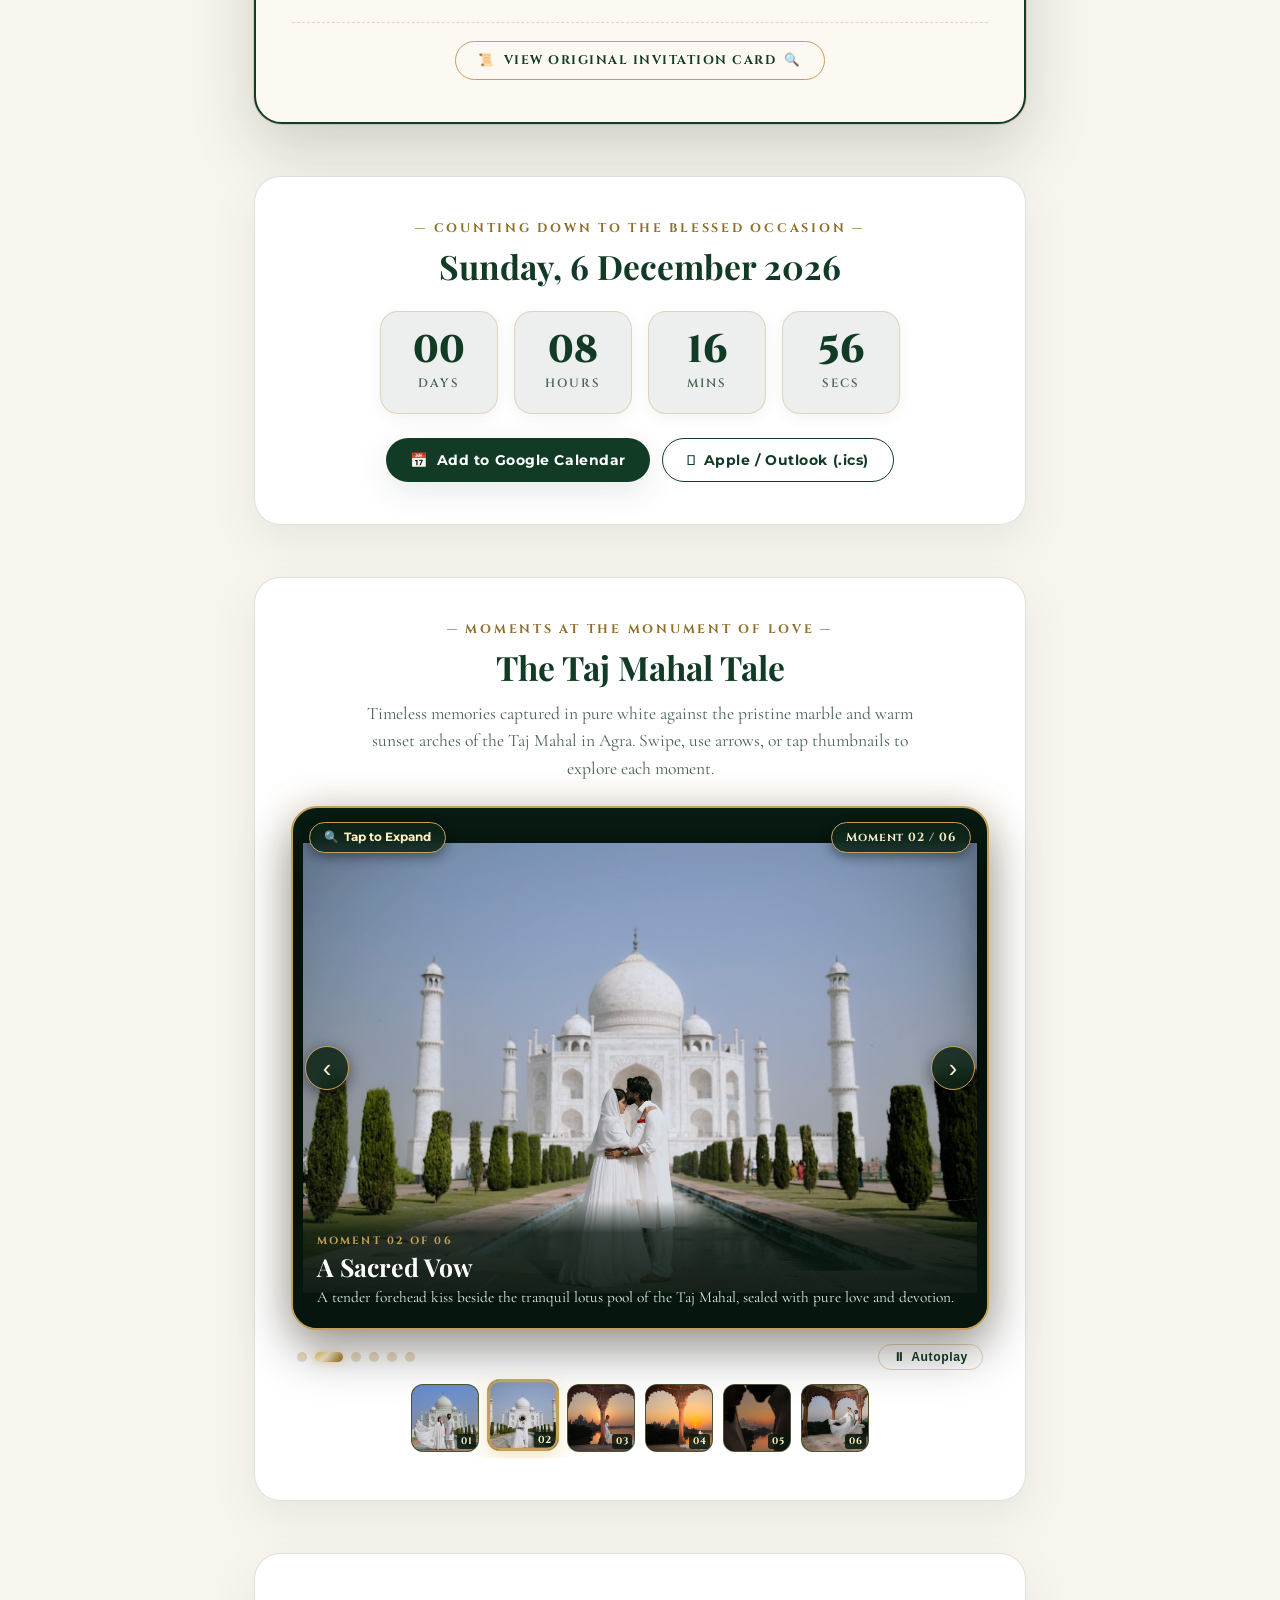
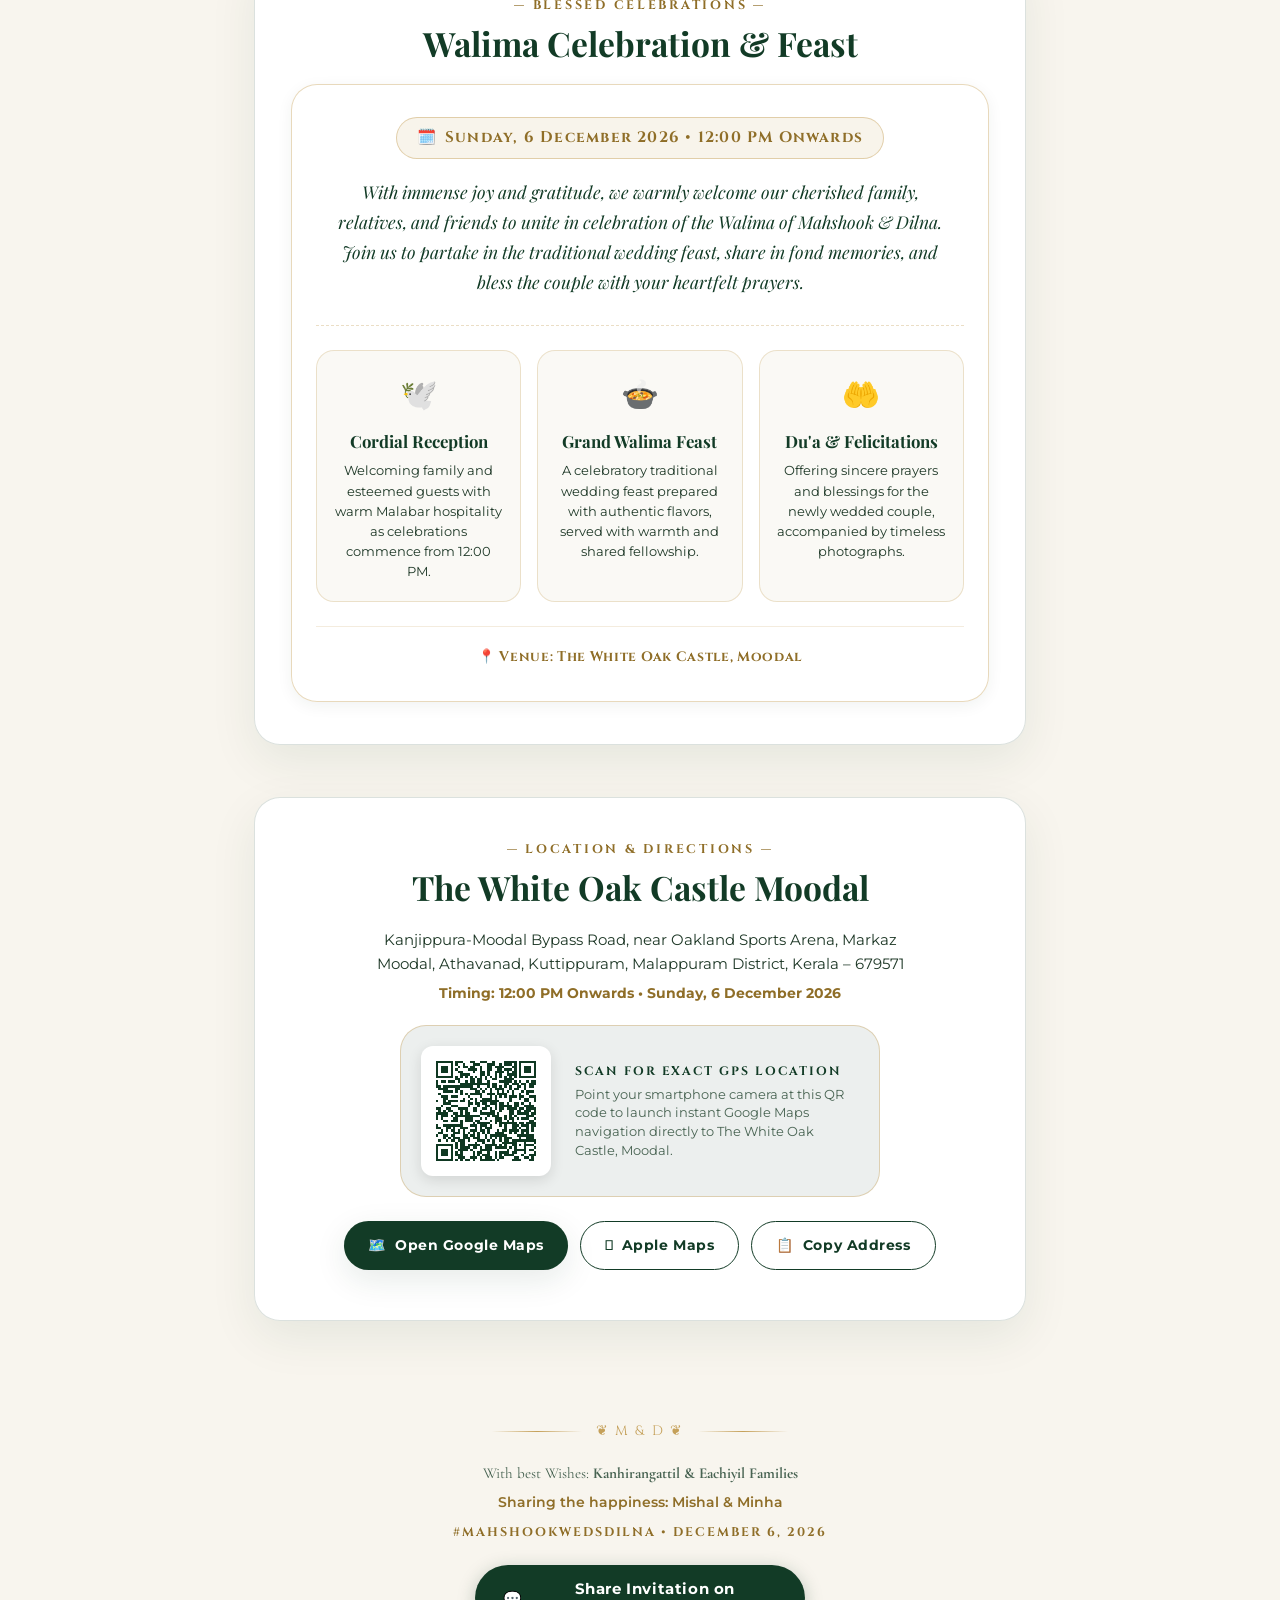
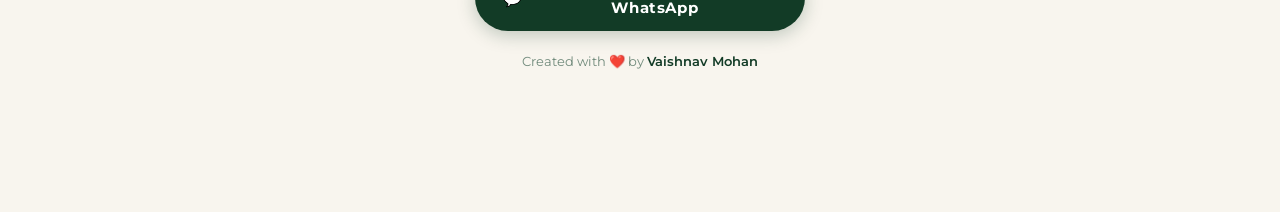
==== commit 467168f0: "fix: complete mobile responsiveness overhaul, remove overlapping floating bar, fix venue badge clipp" ====
--- a/index.html
+++ b/index.html
@@ -44,8 +44,8 @@
   <link rel="stylesheet" href="https://fonts.googleapis.com/css2?family=Alex+Brush&family=Allura&family=Amiri:wght@400;700&family=Cinzel:wght@400;600;700;800;900&family=Cormorant+Garamond:ital,wght@0,300;0,400;0,500;0,600;0,700;1,400;1,500;1,600;1,700&family=Great+Vibes&family=Montserrat:wght@200;300;400;500;600;700&family=Pinyon+Script&family=Playfair+Display:ital,wght@0,400;0,600;0,700;1,400;1,600;1,700&family=Plus+Jakarta+Sans:wght@300;400;500;600;700&display=swap" />
 
   <!-- Stylesheets -->
-  <link rel="stylesheet" href="css/style.css?v=201.0" />
-  <link rel="stylesheet" href="css/envelope.css?v=201.0" />
+  <link rel="stylesheet" href="css/style.css?v=203.0" />
+  <link rel="stylesheet" href="css/envelope.css?v=203.0" />
 </head>
 
 <body>
@@ -182,7 +182,6 @@
     <!-- 1. HERO SPOTLIGHT: COUPLE AT THE TAJ MAHAL -->
     <section class="invitation-card-section hero-spotlight-card reveal-on-scroll is-revealed">
       <div class="hero-image-wrap">
-        <div class="hero-arch-crest">✦ The Monument of Eternal Love ✦</div>
         <img src="assets/images/tajmahal/photo1_hero_flowing.jpg" alt="Mahshook &amp; Dilna at the Taj Mahal" class="hero-couple-img" />
         <div class="hero-image-overlay"></div>
       </div>
@@ -196,7 +195,7 @@
     </section>
 
     <!-- 2. FORMAL DIGITAL INVITATION LETTER CARD (FAITHFUL RECREATION) -->
-    <section class="invitation-card-section reveal-on-scroll">
+    <section class="invitation-card-section formal-letter-section reveal-on-scroll">
       <div class="invitation-letter-card">
 
         <!-- Arched Emerald Header with Hanging Lanterns -->
@@ -270,7 +269,7 @@
           <!-- 3-Column Luxury Badges Grid -->
           <div class="card-tri-badge-grid">
             <!-- Date Badge -->
-            <div class="card-badge-col">
+            <div class="card-badge-col card-badge-date">
               <div class="badge-icon-wrap">📅</div>
               <div class="badge-tag-text">SUNDAY</div>
               <div class="badge-main-text">6</div>
@@ -278,7 +277,7 @@
             </div>
 
             <!-- Time Badge -->
-            <div class="card-badge-col">
+            <div class="card-badge-col card-badge-time">
               <div class="badge-icon-wrap">⏰</div>
               <div class="badge-tag-text">AT</div>
               <div class="badge-main-text">12.00 pm</div>
@@ -286,10 +285,10 @@
             </div>
 
             <!-- Venue Badge -->
-            <div class="card-badge-col">
+            <div class="card-badge-col card-badge-venue">
               <div class="badge-icon-wrap">📍</div>
               <div class="badge-tag-text">THE VENUE</div>
-              <div class="badge-main-text" style="font-size: 0.95rem;">THE WHITE OAK CASTLE</div>
+              <div class="badge-main-text">THE WHITE OAK CASTLE</div>
               <div class="badge-sub-text">MOODAL</div>
             </div>
           </div>
@@ -557,6 +556,13 @@
       <p style="font-size: 0.88rem; color: var(--gold-dark); font-weight: 600; margin-top: 4px;">Sharing the happiness: Mishal &amp; Minha</p>
       <div class="footer-hashtag" style="margin-top: 10px;">#MahshookWedsDilna • December 6, 2026</div>
 
+      <!-- Dedicated WhatsApp Share Button in Footer -->
+      <div class="footer-share-wrap">
+        <button id="share-whatsapp-btn" class="btn-luxury btn-forest btn-share-full" type="button">
+          <span>💬</span> Share Invitation on WhatsApp
+        </button>
+      </div>
+
       <!-- Developer Signature -->
       <div class="footer-signature">
         <span>Created with ❤️ by </span>
@@ -569,41 +575,16 @@
   </main>
 
   <!-- ===================================================================
-       FLOATING ACTION CONTROLS BAR
+       DISCREET FLOATING MUSIC TOGGLE (CORNER ONLY - NO OVERLAP)
        =================================================================== -->
-  <div class="floating-controls-bar" role="toolbar" aria-label="Quick Controls">
-    <!-- Music Toggle with Animated Equalizer Bars -->
-    <button id="music-toggle-btn" class="floating-btn music-toggle-btn" aria-label="Play / Pause Music" title="Play Music">
-      <div class="music-equalizer">
-        <span class="eq-bar"></span>
-        <span class="eq-bar"></span>
-        <span class="eq-bar"></span>
-        <span class="eq-bar"></span>
-      </div>
-    </button>
-
-    <!-- Falling Petals Toggle (🌸) -->
-    <button id="petals-toggle-btn" class="floating-btn" aria-label="Toggle Falling Petals" title="Toggle Falling Petals">
-      🌸
-    </button>
-
-    <!-- Theme Switcher (☀️ / 🌙) -->
-    <button id="theme-toggle-btn" class="floating-btn" aria-label="Toggle Royal Theme" title="Toggle Theme">
-      <span id="theme-toggle-icon">🌙</span>
-    </button>
-
-    <!-- Share on WhatsApp -->
-    <button id="share-whatsapp-btn" class="floating-btn" aria-label="Share on WhatsApp" title="Share Invitation">
-      <svg viewBox="0 0 24 24">
-        <path d="M12.031 6.172c-3.181 0-5.767 2.586-5.768 5.766-.001 1.298.38 2.27 1.019 3.287l-.582 2.128 2.182-.573c.978.58 1.911.928 3.145.929 3.178 0 5.767-2.587 5.768-5.766.001-3.187-2.575-5.77-5.764-5.771zm3.392 8.244c-.144.405-.837.774-1.17.824-.299.045-.677.063-1.092-.069-.252-.08-.575-.187-.988-.365-1.739-.751-2.874-2.502-2.961-2.617-.087-.116-.708-.94-.708-1.793s.448-1.273.607-1.446c.159-.173.346-.217.462-.217l.332.007c.106.005.249-.04.39.298.144.347.491 1.2.534 1.287.043.087.072.188.014.303-.058.116-.087.188-.173.289l-.26.302c-.087.087-.179.182-.077.357.101.174.45 1.002 1.488 1.621.365.217.671.306.908.38.238.075.454.065.626.04.19-.028.604-.247.69-.485.086-.239.086-.444.06-.487-.026-.044-.1-.07-.213-.127z"/>
-      </svg>
-    </button>
-
-    <!-- Scroll to Top -->
-    <button id="scroll-top-btn" class="floating-btn" aria-label="Scroll to Top" title="Top">
-      ↑
-    </button>
-  </div>
+  <button id="music-toggle-btn" class="floating-music-btn" aria-label="Play / Pause Background Music" title="Play / Pause Music">
+    <div class="music-equalizer">
+      <span class="eq-bar"></span>
+      <span class="eq-bar"></span>
+      <span class="eq-bar"></span>
+      <span class="eq-bar"></span>
+    </div>
+  </button>
 
   <!-- Toast Notice Container -->
   <div class="toast-notice" role="alert"></div>
--- a/css/style.css
+++ b/css/style.css
@@ -363,6 +363,13 @@
    FORMAL DIGITAL INVITATION LETTER CARD (EXACT REPLICA DESIGN)
    Emerald Arched Top, Dual Lanterns & Cream Parchment Body
    ───────────────────────────────────────────────────────────── */
+.invitation-card-section.formal-letter-section {
+  padding: 0;
+  background: transparent;
+  border: none;
+  box-shadow: none;
+}
+
 .invitation-letter-card {
   position: relative;
   background: #FCF9F3;
@@ -518,6 +525,40 @@
   text-shadow: 0 1px 3px rgba(143, 110, 40, 0.15);
 }
 
+@media (max-width: 580px) {
+  .invitation-letter-card {
+    border-radius: 20px;
+  }
+
+  .card-arch-header {
+    padding: 30px 38px 22px;
+  }
+
+  .card-lantern {
+    width: 28px;
+    height: 70px;
+    top: -2px;
+  }
+
+  .card-lantern-left {
+    left: 8px;
+  }
+
+  .card-lantern-right {
+    right: 8px;
+  }
+
+  .card-body-inner {
+    padding: 22px 12px 18px;
+  }
+
+  .card-couples-title {
+    font-size: clamp(1.48rem, 5.2vw, 2.15rem);
+    white-space: nowrap;
+    letter-spacing: 0.01em;
+  }
+}
+
 .card-couples-title .card-cap-initial {
   font-size: 1.08em;
   display: inline-block;
@@ -577,33 +618,51 @@
 
 @media (max-width: 580px) {
   .card-tri-badge-grid {
-    grid-template-columns: repeat(3, 1fr);
-    gap: 6px;
+    grid-template-columns: 1fr 1fr;
+    gap: 8px;
     margin: 18px auto 12px;
   }
 
+  .card-badge-date {
+    grid-column: 1 / 2;
+  }
+
+  .card-badge-time {
+    grid-column: 2 / 3;
+  }
+
+  .card-badge-venue {
+    grid-column: 1 / -1; /* Spans full width on mobile - NO CLIPPING! */
+    padding: 12px 14px;
+  }
+
   .card-badge-col {
-    padding: 10px 4px;
+    padding: 12px 6px;
     border-radius: var(--radius-sm);
   }
 
   .badge-icon-wrap {
-    font-size: 1.15rem;
+    font-size: 1.25rem;
     margin-bottom: 3px;
   }
 
   .badge-tag-text {
-    font-size: 0.58rem;
-    letter-spacing: 0.08em;
+    font-size: 0.62rem;
+    letter-spacing: 0.12em;
   }
 
   .badge-main-text {
-    font-size: clamp(0.85rem, 3.2vw, 1rem);
+    font-size: clamp(0.92rem, 3.4vw, 1.05rem);
+  }
+
+  .card-badge-venue .badge-main-text {
+    font-size: clamp(0.9rem, 3.5vw, 1.02rem);
+    white-space: normal;
   }
 
   .badge-sub-text {
-    font-size: 0.62rem;
-    letter-spacing: 0.03em;
+    font-size: 0.65rem;
+    letter-spacing: 0.06em;
   }
 }
 
@@ -1638,64 +1697,61 @@
 }
 
 /* ─────────────────────────────────────────────────────────────
-   FLOATING ACTION CONTROLS BAR
+   DISCREET FLOATING MUSIC TOGGLE (CORNER ONLY - NO OVERLAP)
    ───────────────────────────────────────────────────────────── */
-.floating-controls-bar {
+.floating-music-btn,
+.music-toggle-btn {
   position: fixed;
-  bottom: calc(20px + env(safe-area-inset-bottom, 0px));
+  bottom: calc(18px + env(safe-area-inset-bottom, 0px));
   right: calc(16px + env(safe-area-inset-right, 0px));
-  display: flex;
-  align-items: center;
-  gap: 10px;
-  z-index: 990;
-  background: rgba(14, 38, 25, 0.88);
+  width: 46px;
+  height: 46px;
+  border-radius: 50%;
+  border: 1.5px solid var(--gold-primary);
+  background: rgba(14, 38, 25, 0.94);
   backdrop-filter: blur(12px);
   -webkit-backdrop-filter: blur(12px);
-  padding: 8px 12px;
+  color: #FFFFFF;
+  display: flex;
+  align-items: center;
+  justify-content: center;
+  box-shadow: 0 6px 22px rgba(0, 0, 0, 0.5), 0 0 14px rgba(197, 160, 89, 0.25);
+  cursor: pointer;
+  z-index: 990;
+  transition: var(--transition-smooth);
+}
+
+.floating-music-btn:hover,
+.music-toggle-btn:hover {
+  transform: scale(1.08);
+  border-color: #FFF;
+}
+
+.floating-music-btn.is-playing,
+.music-toggle-btn.is-playing {
+  border-color: var(--gold-light);
+  box-shadow: 0 6px 24px rgba(0, 0, 0, 0.6), 0 0 20px rgba(229, 197, 120, 0.45);
+}
+
+.footer-share-wrap {
+  margin: 22px auto 14px;
+  text-align: center;
+  display: flex;
+  justify-content: center;
+}
+
+.btn-share-full {
+  display: inline-flex;
+  align-items: center;
+  justify-content: center;
+  gap: 10px;
+  padding: 14px 28px;
+  font-size: 0.94rem;
+  font-weight: 700;
+  width: 100%;
+  max-width: 330px;
   border-radius: var(--radius-full);
-  border: 1px solid var(--gold-primary);
-  box-shadow: 0 10px 30px rgba(0, 0, 0, 0.4);
-}
-
-.floating-btn {
-  width: 42px;
-  height: 42px;
-  border-radius: 50%;
-  border: none;
-  background: rgba(255, 255, 255, 0.12);
-  color: #FFFFFF;
-  display: flex;
-  align-items: center;
-  justify-content: center;
-  font-size: 1.15rem;
-  cursor: pointer;
-  transition: var(--transition-smooth);
-}
-
-.floating-btn:hover {
-  background: var(--gold-gradient);
-  color: #0E2818;
-  transform: translateY(-2px) scale(1.08);
-}
-
-.floating-btn svg {
-  width: 20px;
-  height: 20px;
-  fill: currentColor;
-}
-
-#scroll-top-btn {
-  display: none;
-}
-
-#scroll-top-btn.visible {
-  display: flex;
-}
-
-/* Music Equalizer Bars on Floating Button */
-.music-toggle-btn {
-  position: relative;
-  overflow: hidden;
+  box-shadow: 0 4px 18px rgba(18, 59, 38, 0.25);
 }
 
 .music-equalizer {
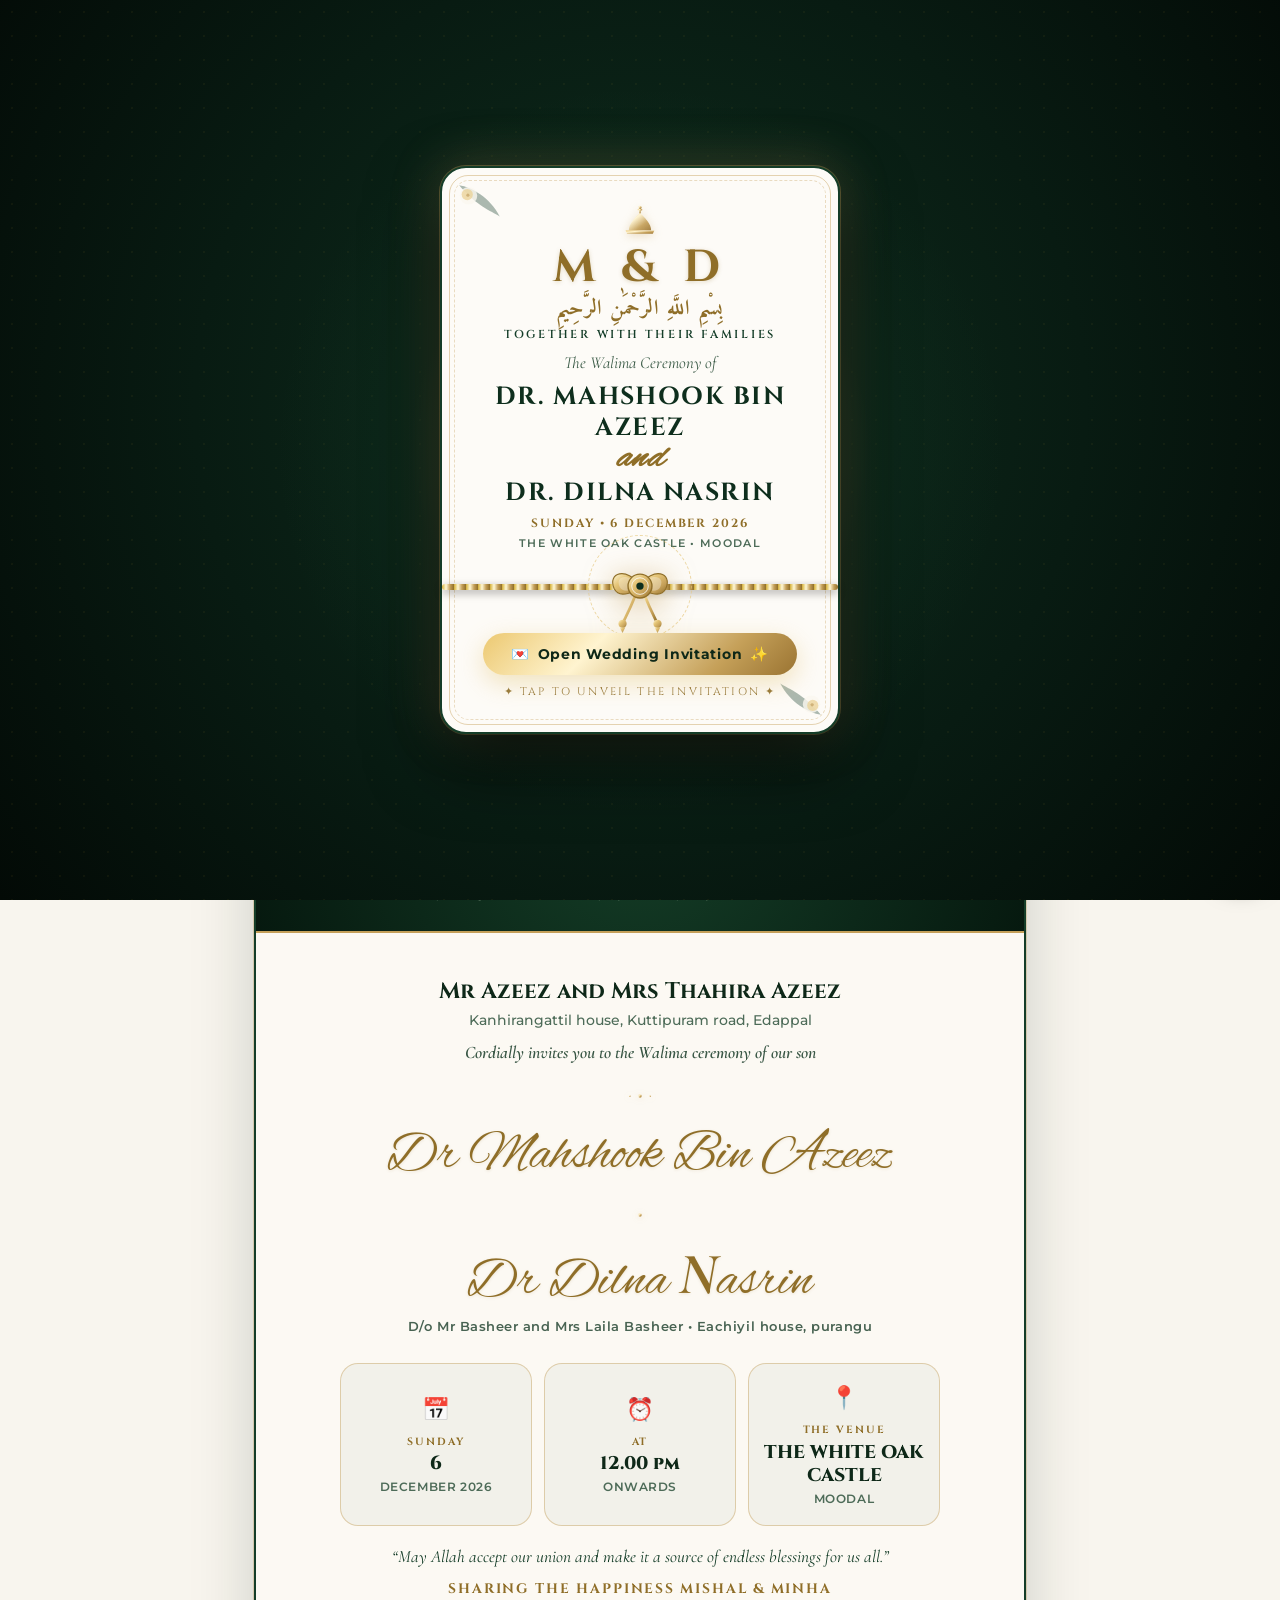
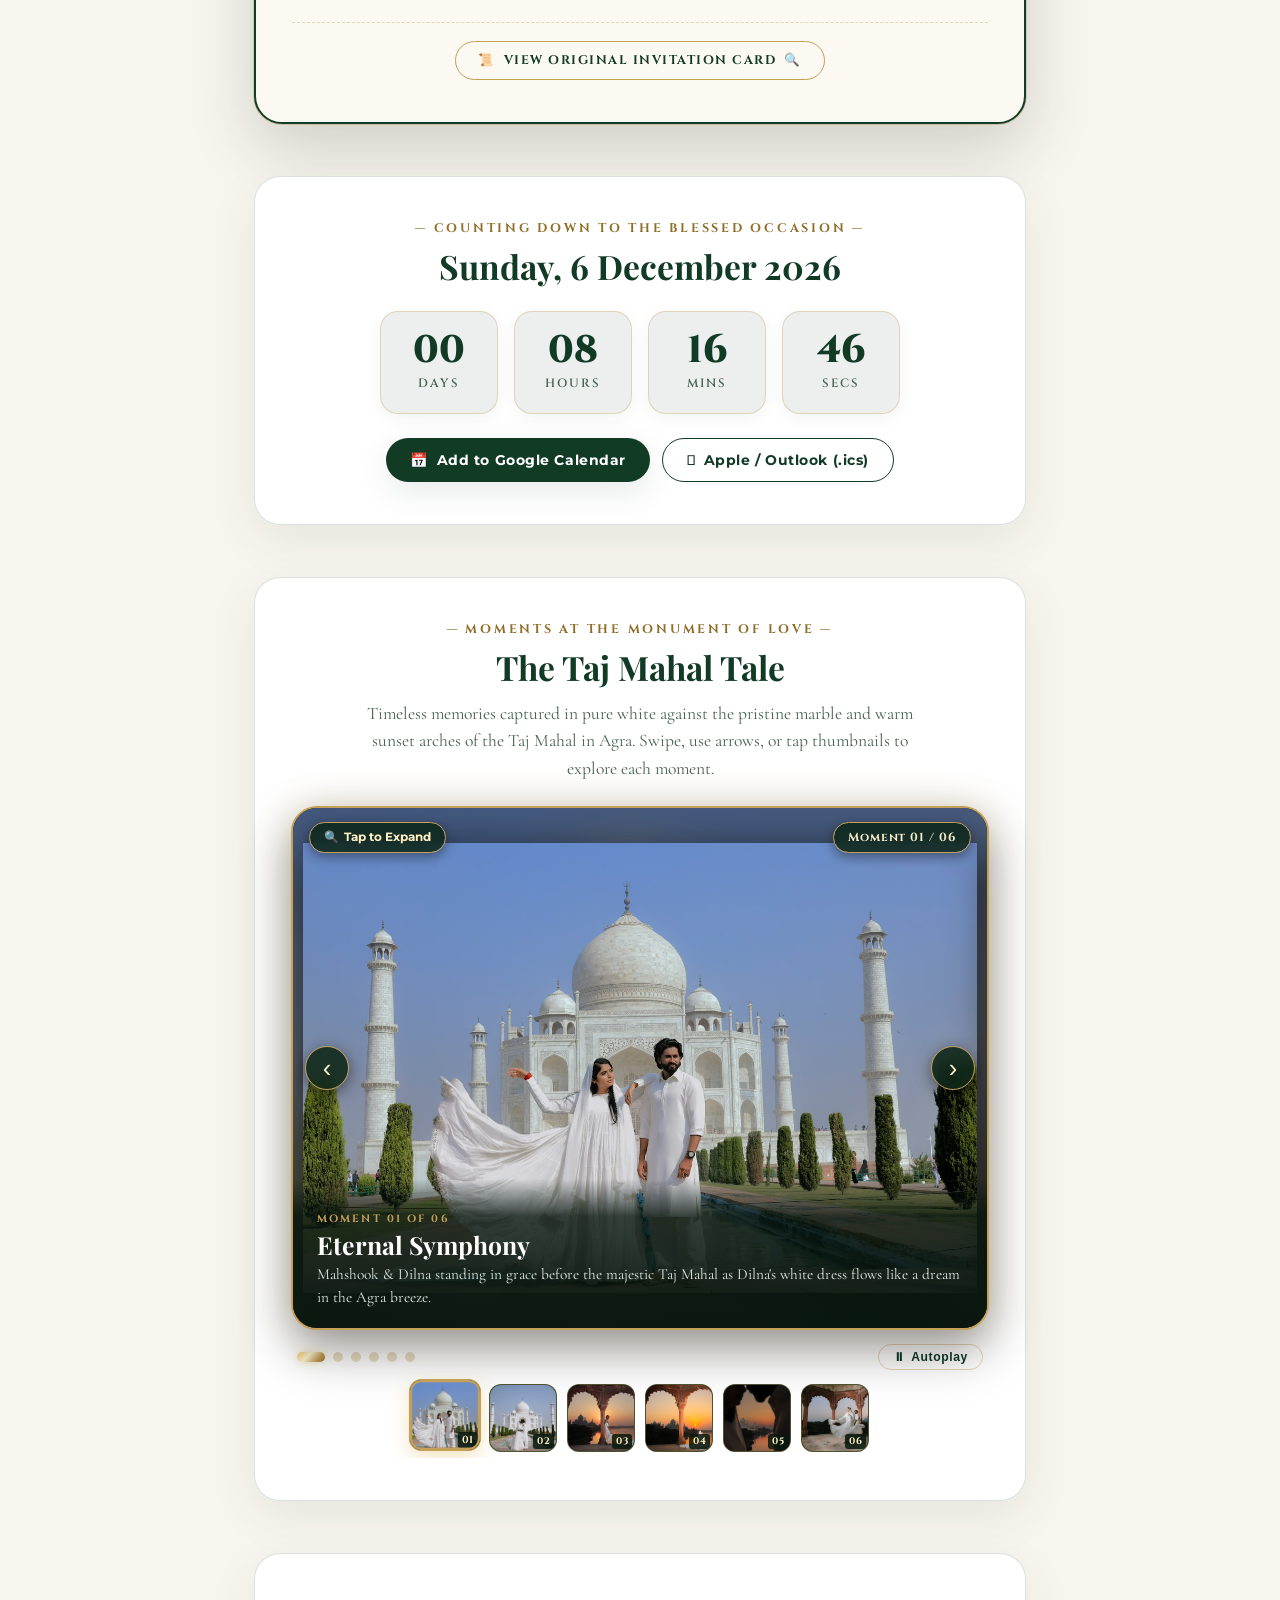
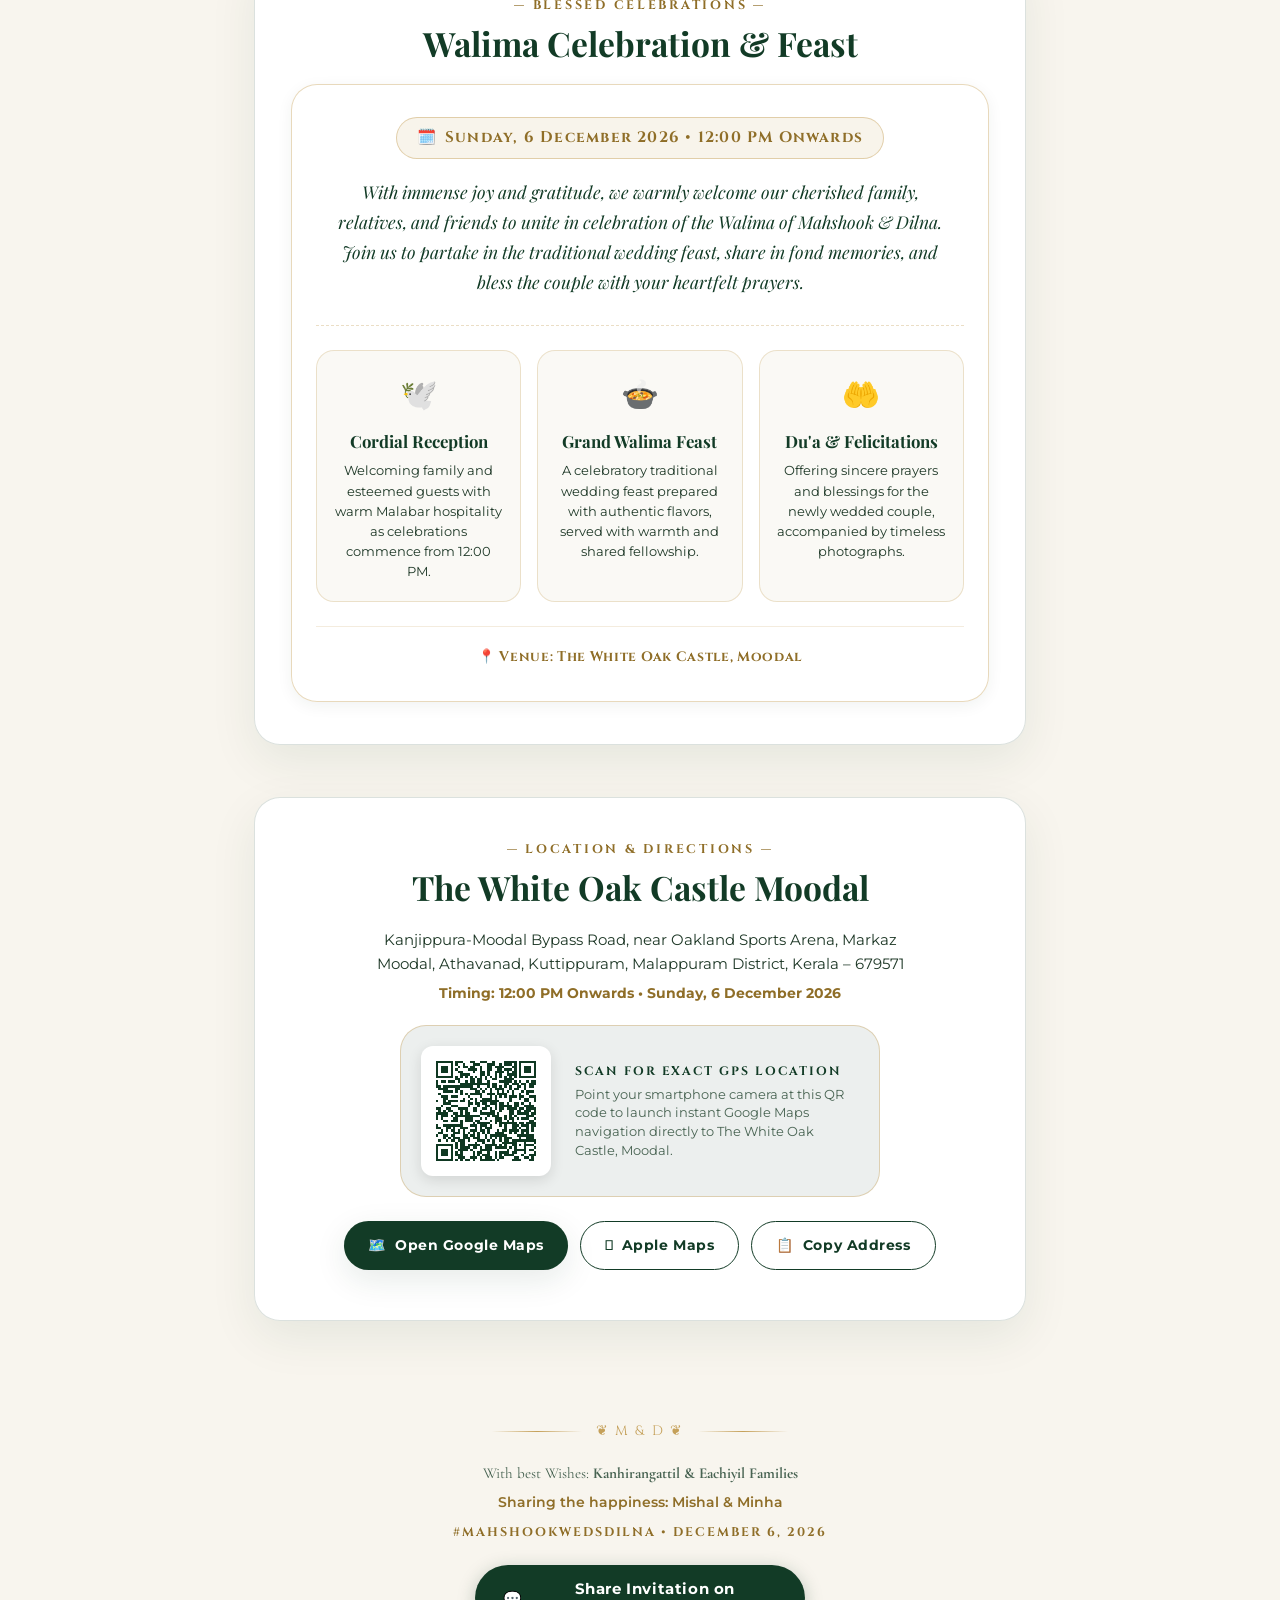
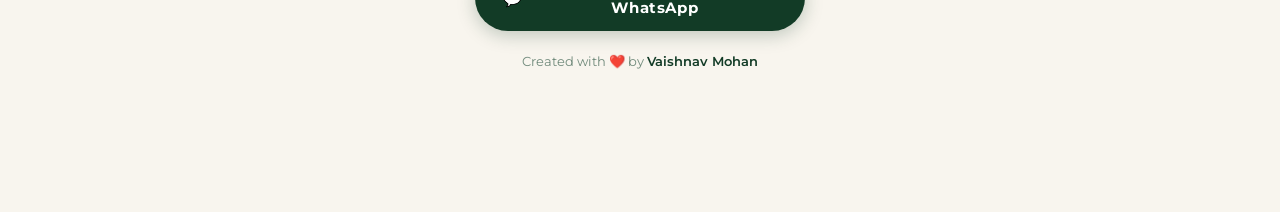
==== commit e3b60864: "fix: hero headline and tagline nowrap on mobile - prevent awkward line breaks" ====
--- a/index.html
+++ b/index.html
@@ -44,8 +44,8 @@
   <link rel="stylesheet" href="https://fonts.googleapis.com/css2?family=Alex+Brush&family=Allura&family=Amiri:wght@400;700&family=Cinzel:wght@400;600;700;800;900&family=Cormorant+Garamond:ital,wght@0,300;0,400;0,500;0,600;0,700;1,400;1,500;1,600;1,700&family=Great+Vibes&family=Montserrat:wght@200;300;400;500;600;700&family=Pinyon+Script&family=Playfair+Display:ital,wght@0,400;0,600;0,700;1,400;1,600;1,700&family=Plus+Jakarta+Sans:wght@300;400;500;600;700&display=swap" />
 
   <!-- Stylesheets -->
-  <link rel="stylesheet" href="css/style.css?v=203.0" />
-  <link rel="stylesheet" href="css/envelope.css?v=203.0" />
+  <link rel="stylesheet" href="css/style.css?v=204.0" />
+  <link rel="stylesheet" href="css/envelope.css?v=204.0" />
 </head>
 
 <body>
--- a/css/style.css
+++ b/css/style.css
@@ -340,23 +340,39 @@
   color: #FFFFFF;
   margin: 8px 0;
   line-height: 1.25;
+  white-space: nowrap;
+}
+
+@media (max-width: 420px) {
+  .hero-couple-headline {
+    font-size: clamp(1.25rem, 7.5vw, 1.6rem);
+    letter-spacing: 0.03em;
+  }
 }
 
 .hero-script-and {
   font-family: var(--font-script);
-  font-size: clamp(2rem, 5.5vw, 2.7rem);
+  font-size: clamp(1.6rem, 5.5vw, 2.7rem);
   color: var(--gold-primary);
   display: inline-block;
-  margin: 0 8px;
+  margin: 0 4px;
   vertical-align: middle;
 }
 
 .hero-walima-tagline {
   font-family: var(--font-serif-classic);
-  font-size: clamp(1rem, 3vw, 1.25rem);
+  font-size: clamp(0.82rem, 3vw, 1.25rem);
   font-style: italic;
   color: #C8DEC3;
   margin-top: 4px;
+  white-space: nowrap;
+}
+
+@media (max-width: 360px) {
+  .hero-walima-tagline {
+    white-space: normal;
+    font-size: 0.75rem;
+  }
 }
 
 /* ─────────────────────────────────────────────────────────────
